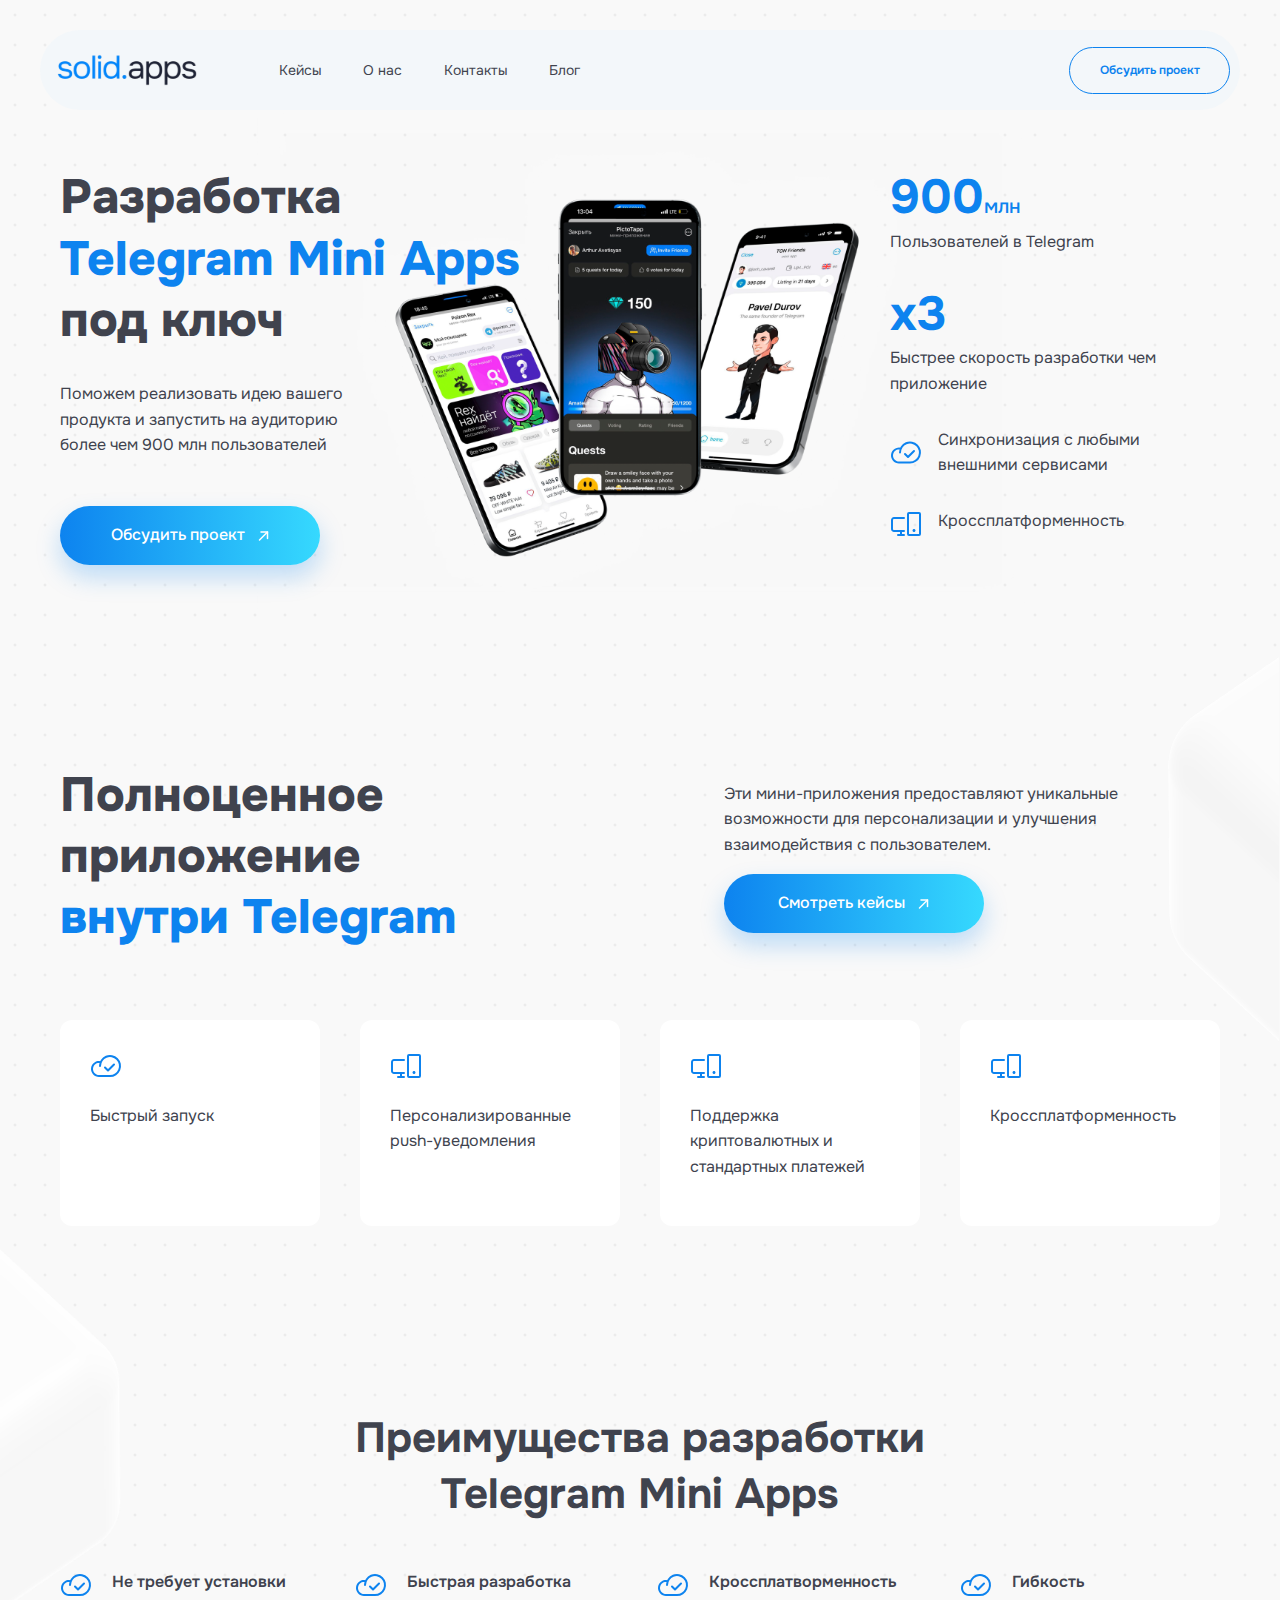
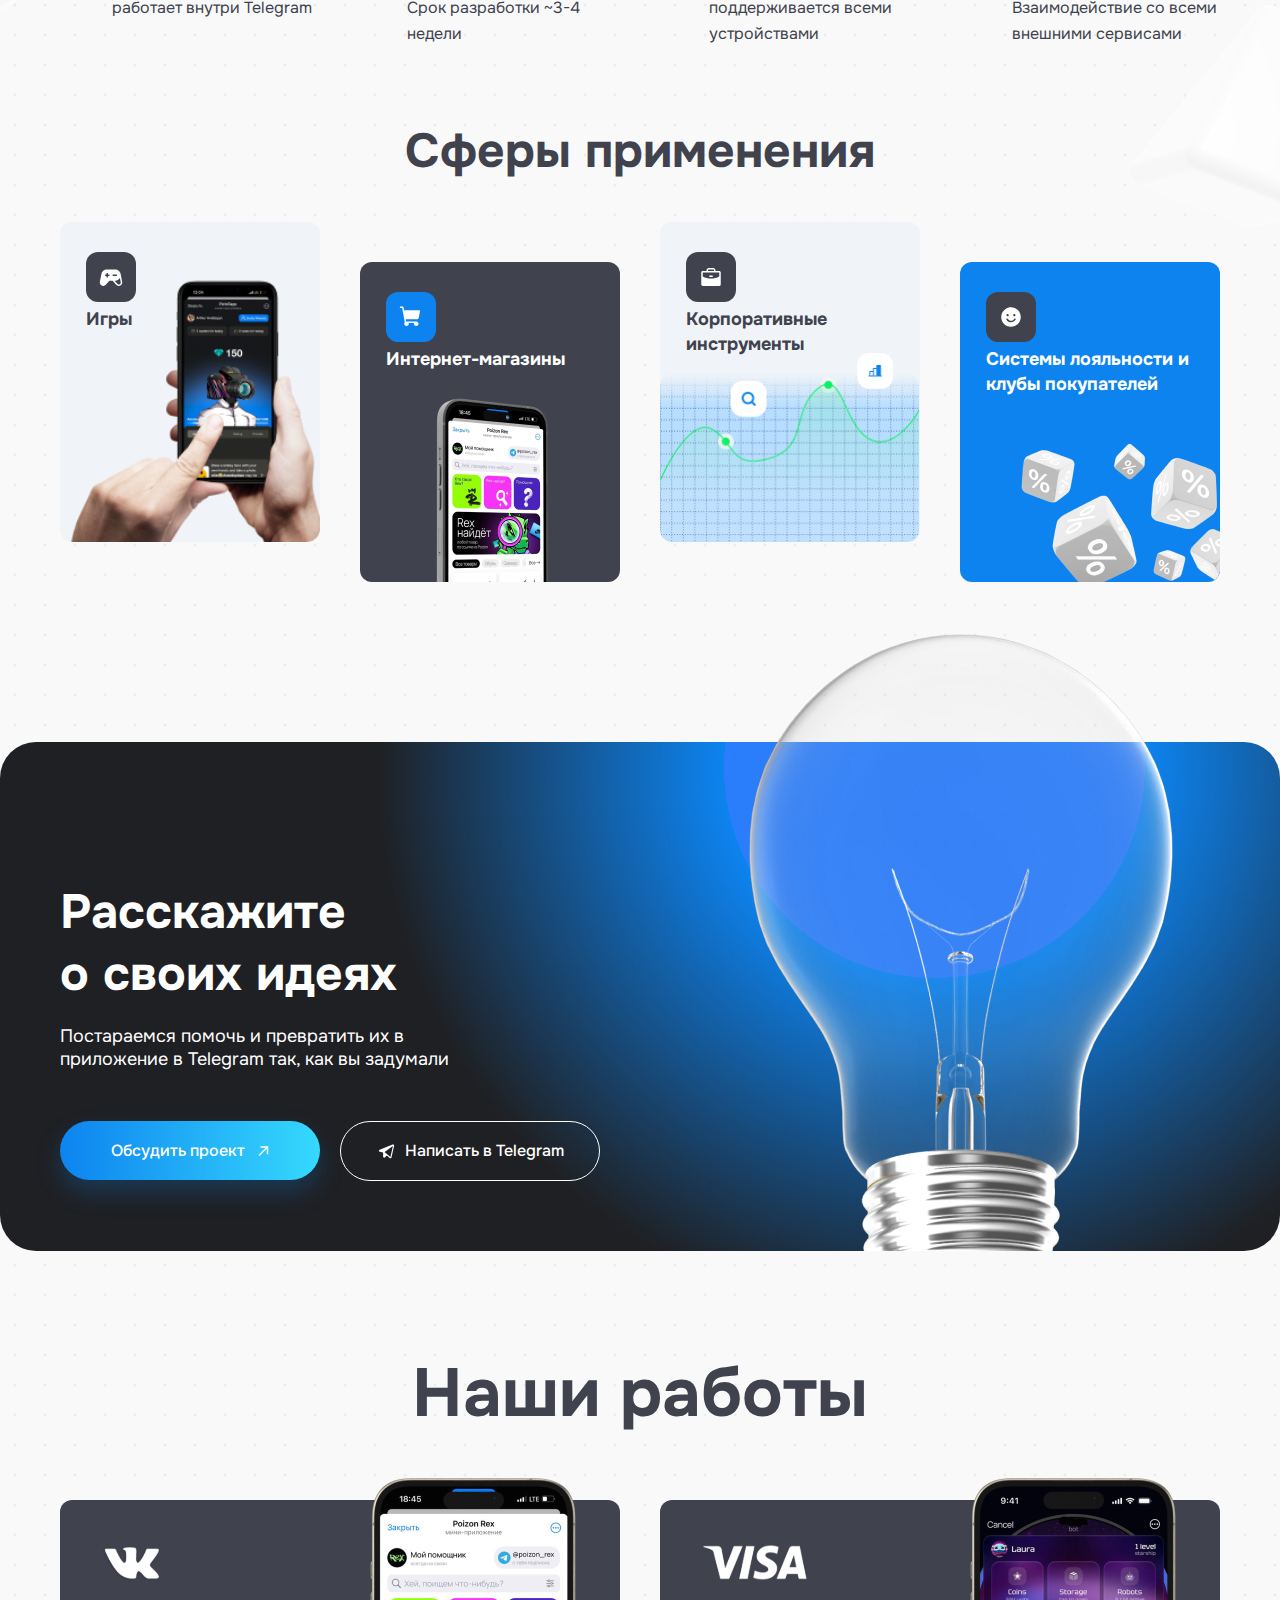
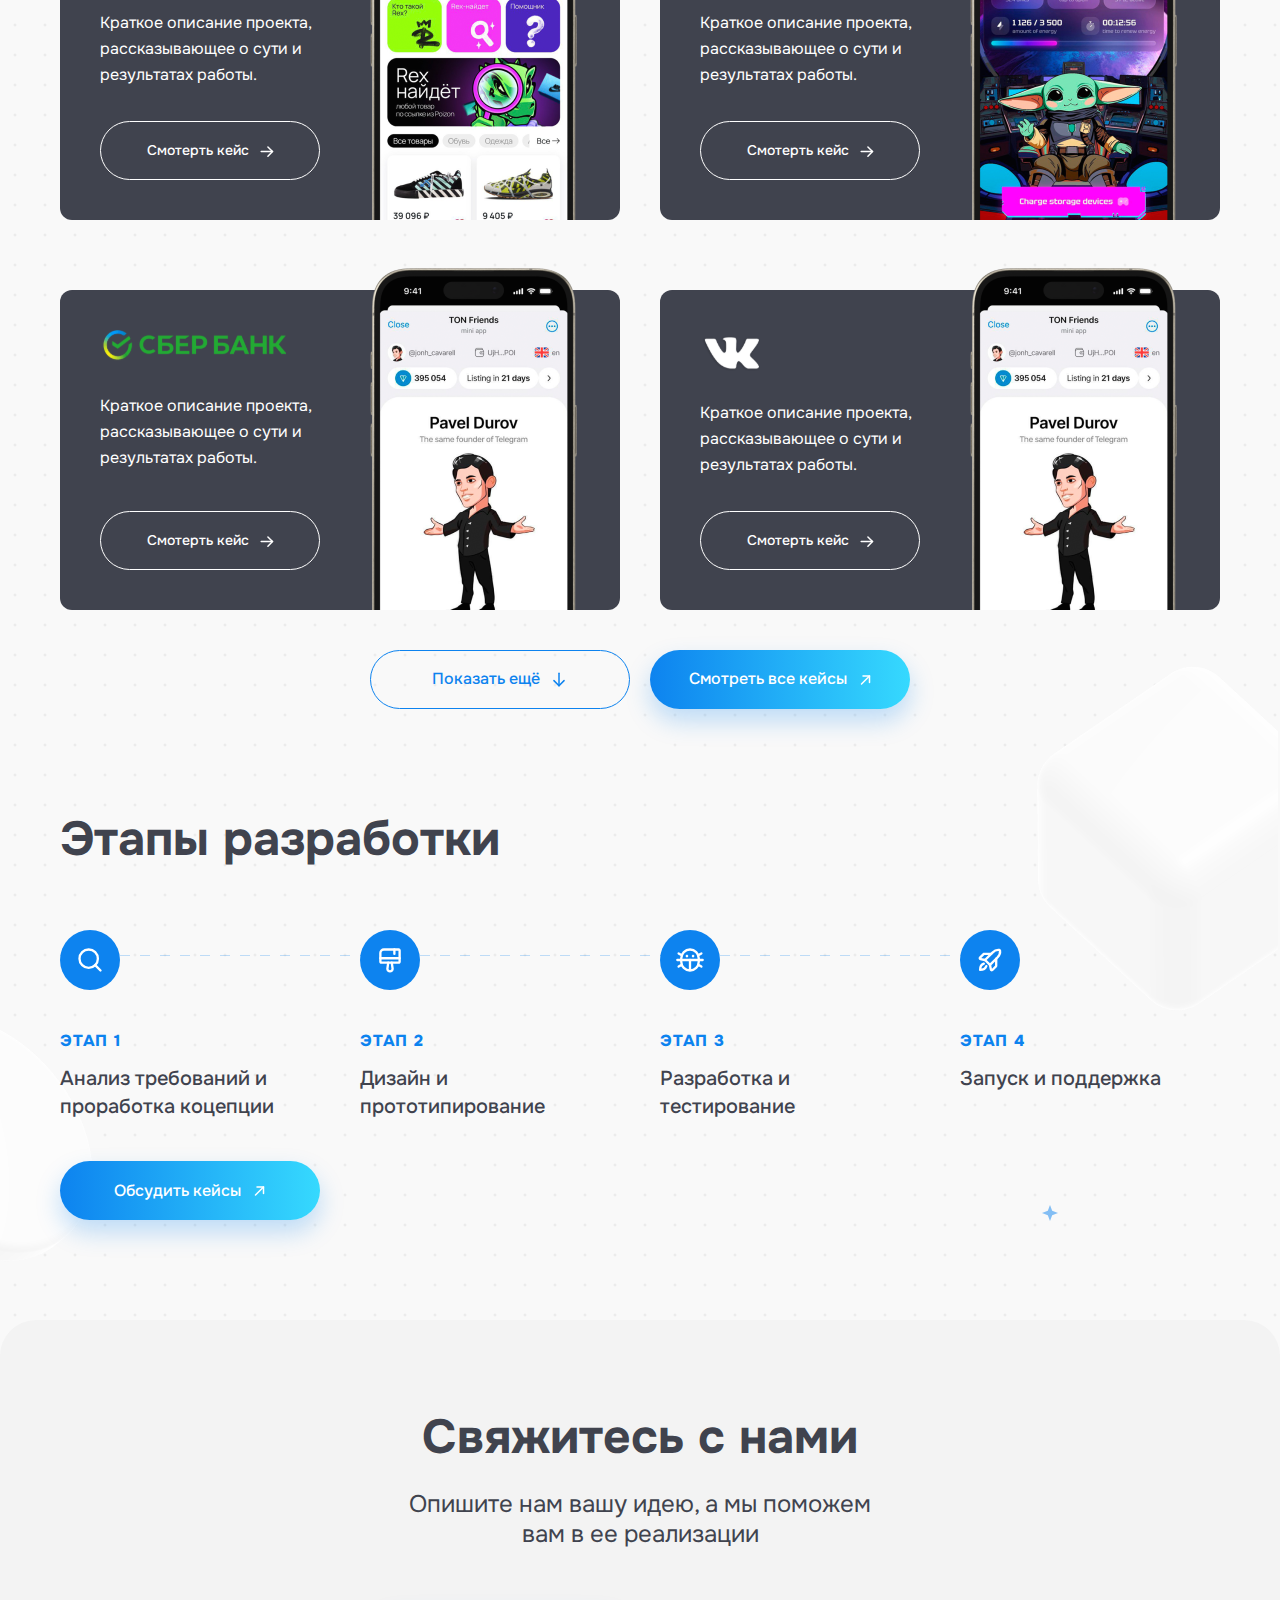
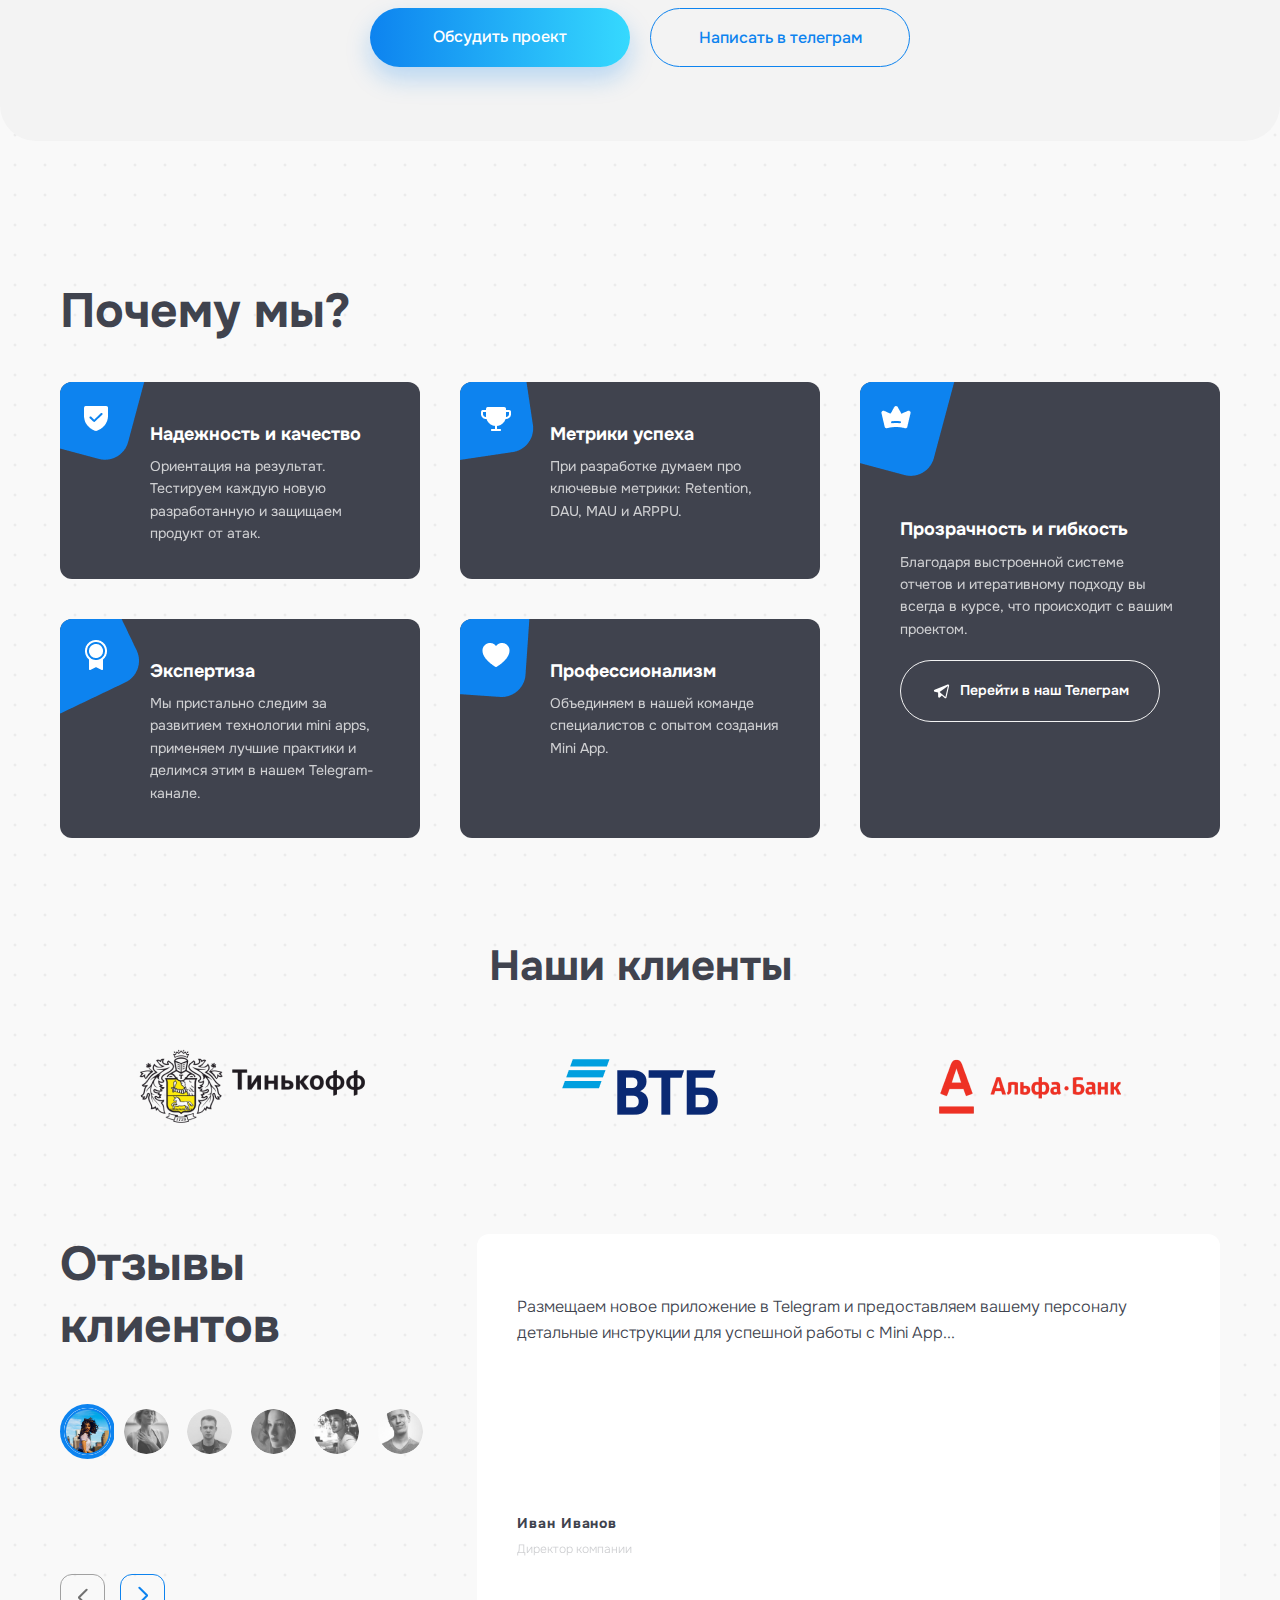
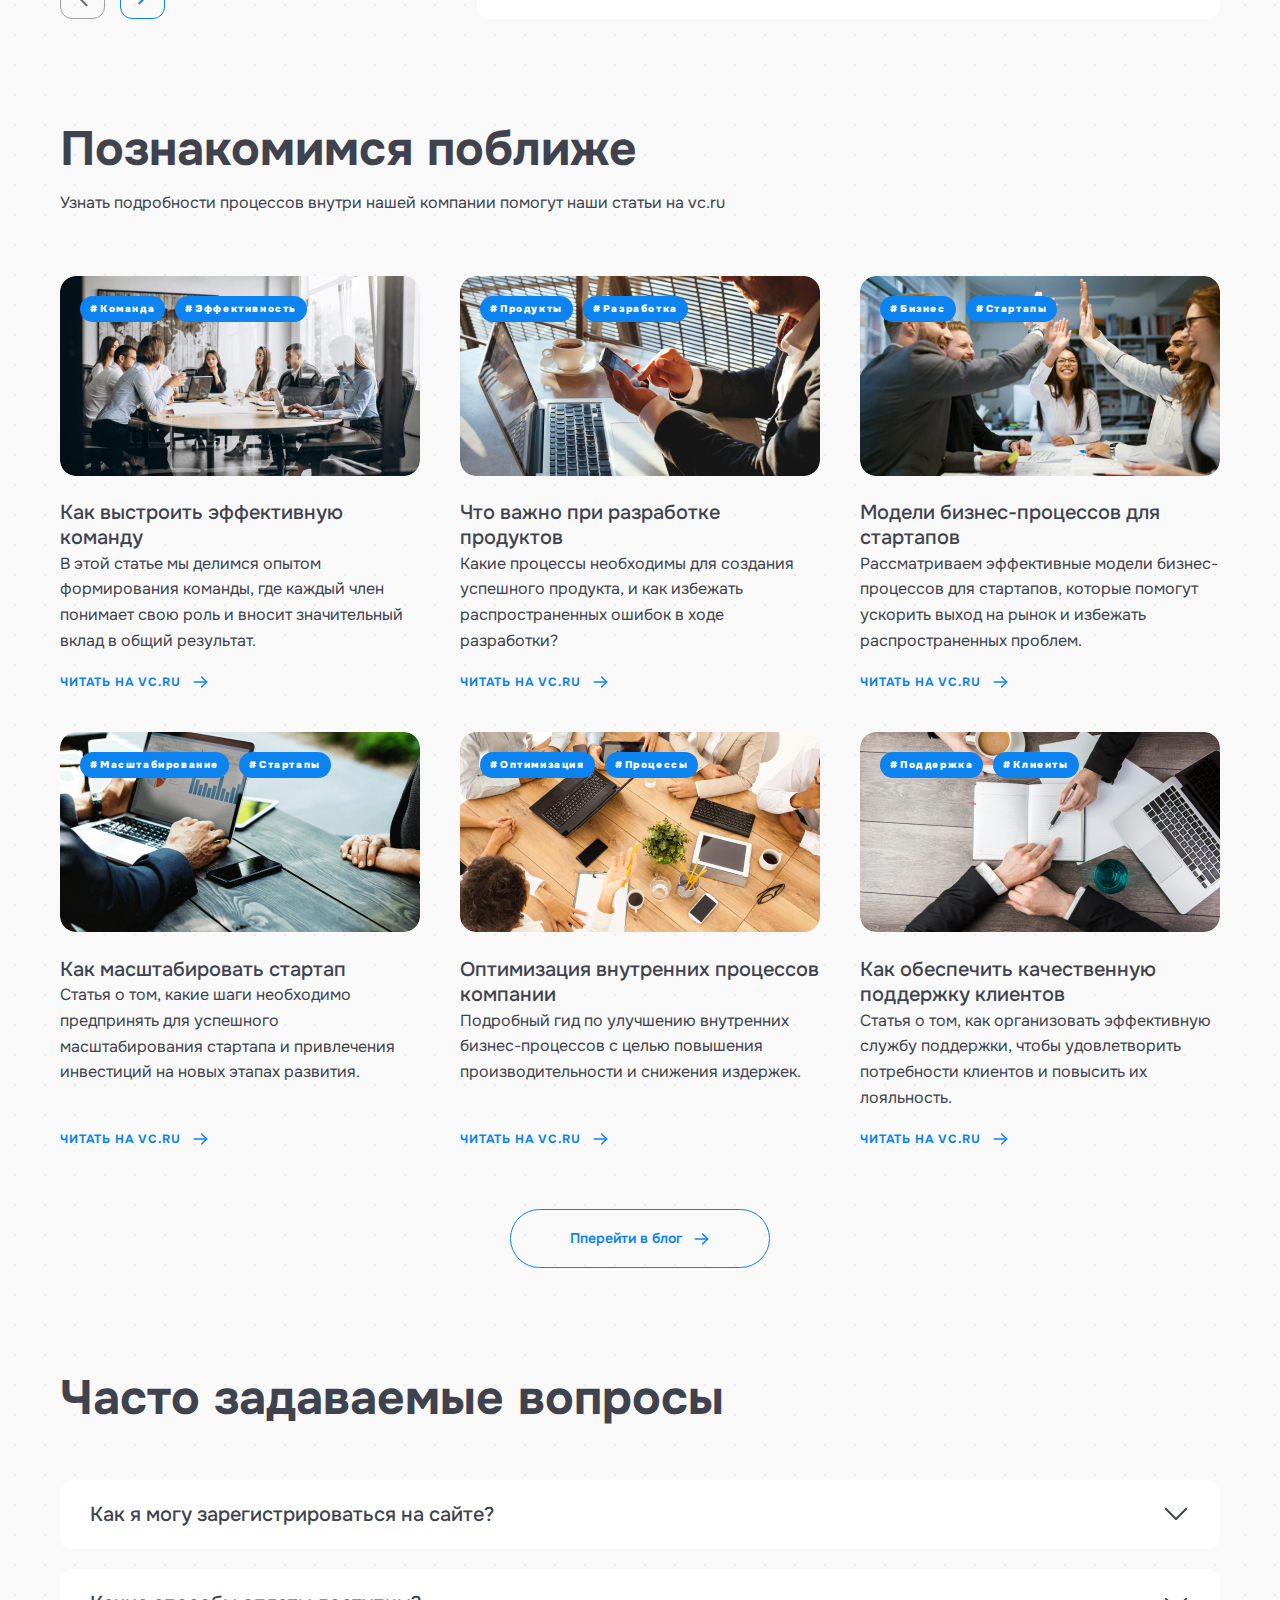
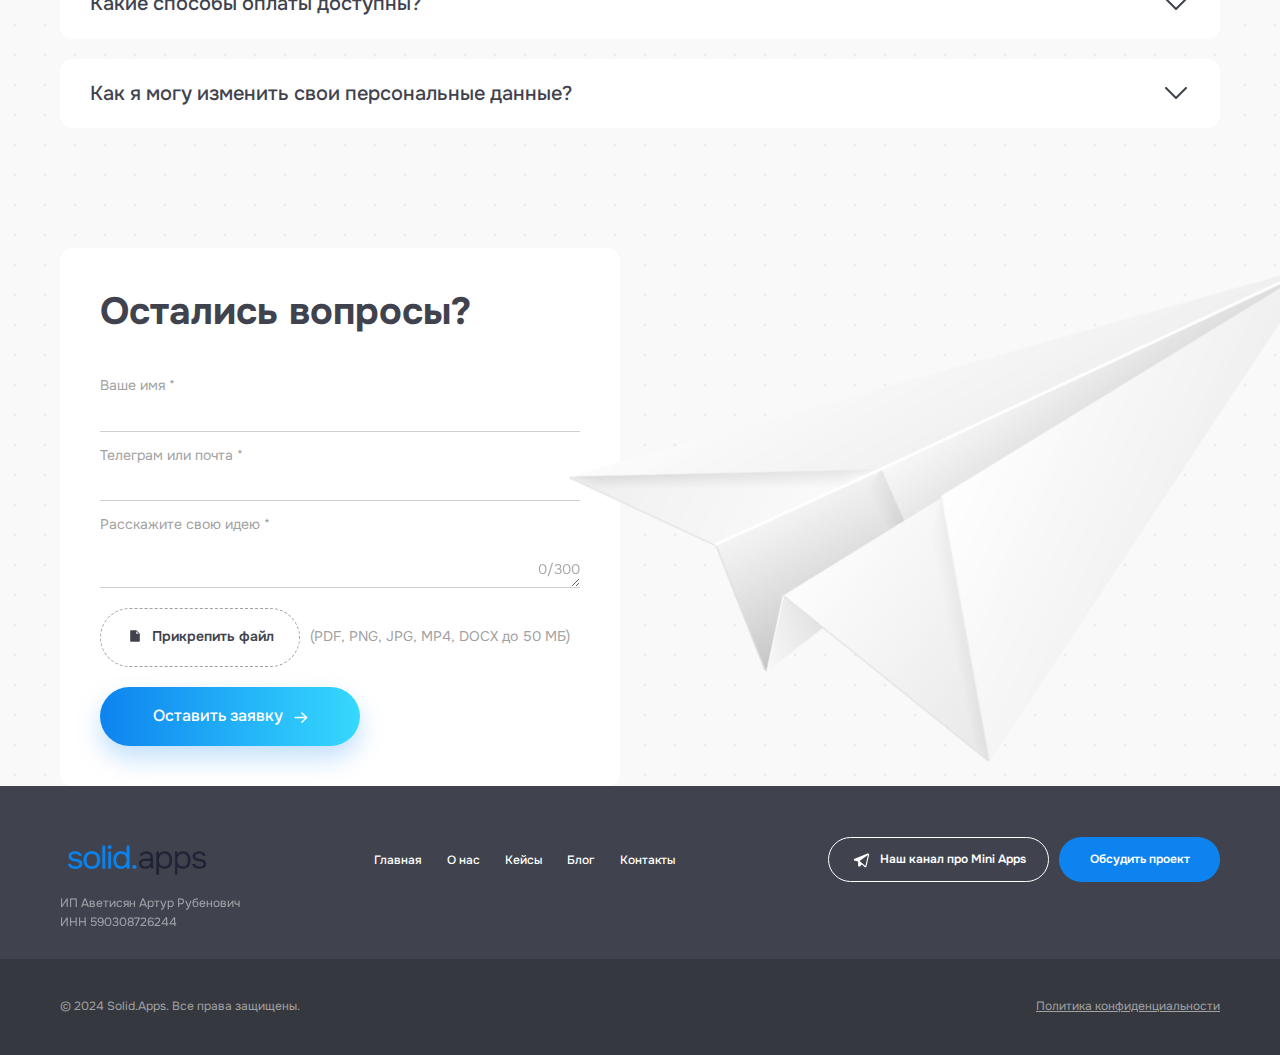
==== index.html @ 3af6c728 "Front page any only desktop" ====
<!DOCTYPE html>
<html lang="en">

<head>
    <meta charset="UTF-8">
    <meta name="viewport" content="width=device-width, initial-scale=1.0">
    <link href="https://fonts.googleapis.com/css2?family=Onest:wght@400;500;700&display=swap" rel="stylesheet">
    <link rel="stylesheet" href="./assets/css/style.css">
    <link rel="stylesheet" href="./assets/css/normalize.css">
    <script src="./assets/js/main.js"></script>
    <link rel="stylesheet" href="https://unpkg.com/swiper/swiper-bundle.min.css" />
    <script src="https://unpkg.com/swiper/swiper-bundle.min.js"></script>
    <title>Solid.Apps</title>
</head>

<body>
    <header class="header">
        <div class="header__container">
            <div class="header__row">
                <div class="header__wrapper">
                    <a class="header__logo" href="#">
                        <img class="header__logo-image" src="./assets/img/logo.svg" alt="logo">
                    </a>
                    <nav class="header__nav">
                        <ul class="header__menu">
                            <li class="header__menu-item"><a href="#" class="header__link">Кейсы</a></li>
                            <li class="header__menu-item"><a href="#" class="header__link">О нас</a></li>
                            <li class="header__menu-item"><a href="#" class="header__link">Контакты</a></li>
                            <li class="header__menu-item"><a href="#" class="header__link">Блог</a></li>
                        </ul>
                    </nav>
                </div>
                <div class="header__actions">
                    <div class="header__social">

                    </div>
                    <button class="header__button">Обсудить проект</button>
                </div>
                <div class="header__burger">
                    <span class="header__burger-line header__burger-line--top"></span>
                    <span class="header__burger-line header__burger-line--middle"></span>
                    <span class="header__burger-line header__burger-line--bottom"></span>
                </div>
            </div>
        </div>

    </header>
    <main class="main">

        <section class="hero">
            <div class="container">
                <div class="hero__row">
                    <div class="hero__column">
                        <h1 class="hero__title">Разработка <span>Telegram Mini Apps</span> под ключ</h1>
                        <p class="hero__subtitle">Поможем реализовать идею вашего продукта и запустить на аудиторию
                            более чем 900 млн пользователей</p>
                        <button class="btn hero__btn">Обсудить проект</button>
                    </div>
                    <div class="hero__column">
                        <div class="hero__stats">
                            <p class="hero__stats-item">900<span>млн</span> </p>
                            <p class="hero__stats-desc">Пользователей в Telegram</p>
                        </div>
                        <div class="hero__stats">
                            <p class="hero__stats-item">x3</p>
                            <p class="hero__stats-desc">Быстрее скорость разработки чем приложение</p>
                        </div>
                        <div class="hero__advantages">
                            <div class="hero__advantages-desc">
                                <img class="hero__advantages-desc-icon" src="./assets/img/CloudCheck.svg" alt="">
                                <p class="hero__advantages-desc-text">Синхронизация с любыми внешними сервисами</p>
                            </div>
                            <div class="hero__advantages-desc">
                                <img class="hero__advantages-desc-icon" src="./assets/img/DesktopTower.svg" alt="">
                                <p class="hero__advantages-desc-text">Кроссплатформенность</p>
                            </div>
                        </div>
                    </div>
                    <!-- Картинка фоном между колонками -->
                    <img class="hero__background-image" src="./assets/img/iPhone Mockup.png" alt="Background Image">
                </div>
            </div>
        </section>

        <section class="telegram-app">
            <div class="container">
                <div class="telegram-app__row">
                    <div class="telegram-app__column">
                        <h2 class="telegram-app__title">Полноценное <br>приложение<br> <span>внутри Telegram</span></h2>
                    </div>
                    <div class="telegram-app__column">
                        <p class="telegram-app__subtitle">Эти мини-приложения предоставляют уникальные возможности для
                            персонализации и улучшения взаимодействия с пользователем.</p>
                        <button class="btn telegram-app__btn">Смотреть кейсы</button>
                    </div>
                </div>
                <div class="telegram-app__advantage-list">

                    <div class="telegram-app__advantages-item">
                        <img class="telegram-app__advantages-item-icon" src="./assets/img/CloudCheck.svg" alt="">
                        <p class="telegram-app__advantages-item-text">Быстрый запуск</p>
                    </div>
                    <div class="telegram-app__advantages-item">
                        <img class="telegram-app__advantages-item-icon" src="./assets/img/DesktopTower.svg" alt="">
                        <p class="telegram-app__advantages-item-text">Персонализированные push-уведомления</p>
                    </div>
                    <div class="telegram-app__advantages-item">
                        <img class="telegram-app__advantages-item-icon" src="./assets/img/DesktopTower.svg" alt="">
                        <p class="telegram-app__advantages-item-text">Поддержка криптовалютных
                            и стандартных платежей</p>
                    </div>
                    <div class="telegram-app__advantages-item">
                        <img class="telegram-app__advantages-item-icon" src="./assets/img/DesktopTower.svg" alt="">
                        <p class="telegram-app__advantages-item-text">Кроссплатформенность</p>
                    </div>
                </div>
            </div>

            </div>
        </section>
        <section class="advantages">
            <div class="container">
                <h2 class="advantages__title">Преимущества разработки <br> <span>Telegram Mini Apps</span></h2>



                <div class="advantages__list">
                    <div class="advantages__item">
                        <img class="advantages__item-icon" src="./assets/img/CloudCheck.svg" alt="">
                        <div class="advanteges__item-box">
                            <h4 class="advantages__item-title">Не требует установки</h4>
                            <p class="advantages__item-desc">работает внутри Telegram</p>
                        </div>

                    </div>
                    <div class="advantages__item">
                        <img class="advantages__item-icon" src="./assets/img/CloudCheck.svg" alt="">
                        <div class="advanteges__item-box">
                            <h4 class="advantages__item-title">Быстрая разработка</h4>
                            <p class="advantages__item-desc">Срок разработки ~3-4 недели</p>
                        </div>
                    </div>
                    <div class="advantages__item">
                        <img class="advantages__item-icon" src="./assets/img/CloudCheck.svg" alt="">
                        <div class="advanteges__item-box">
                            <h4 class="advantages__item-title">Кроссплатворменность</h4>
                            <p class="advantages__item-desc">поддерживается всеми устройствами</p>
                        </div>
                    </div>
                    <div class="advantages__item">
                        <img class="advantages__item-icon" src="./assets/img/CloudCheck.svg" alt="">
                        <div class="advanteges__item-box">
                            <h4 class="advantages__item-title">Гибкость</h4>
                            <p class="advantages__item-desc">Взаимодействие
                                со всеми внешними сервисами</p>
                        </div>
                    </div>
                </div>
            </div>
        </section>
        <section class="applications">
            <div class="container">
                <h2 class="applications__title">Сферы применения</h2>
                <div class="applications__list">
                    <div class="applications__item" style="background-color: #F0F4F8;">
                        <img class="applications__item-icon" style="background-color: #40434E;"
                            src="./assets/img/GameController.svg" alt="Иконка 1">
                        <h3 class="applications__item-title" style="color: #40434E;">Игры</h3>
                        <img class="applications__item-image" src="./assets/img/Rectangle37.png" alt="Изображение 1">
                    </div>
                    <div class="applications__item" style="background-color: #40434E;">
                        <img class="applications__item-icon" style="background-color: #0D83EF;"
                            src="./assets/img/ShoppingCart.svg" alt="Иконка 2">
                        <h3 class="applications__item-title" style="color: #FFFFFF;">Интернет-магазины</h3>
                        <img class="applications__item-image" src="./assets/img/3-removebg.png" alt="Изображение 2">
                    </div>
                    <div class="applications__item" style="background-color: #F0F4F8;">
                        <img class="applications__item-icon" style="background-color: #40434E;"
                            src="./assets/img/Briefcase.svg" alt="Иконка 3">
                        <h3 class="applications__item-title" style="color: #40434E;">Корпоративные инструменты</h3>
                        <img class="applications__item-image" src="./assets/img/graph.png" alt="Изображение 3">
                    </div>
                    <div class="applications__item" style="background-color: #0D83EF;">
                        <img class="applications__item-icon" style="background-color: #40434E;"
                            src="./assets/img/Smiley.svg" alt="Иконка 4">
                        <h3 class="applications__item-title" style="color: #FFFFFF;">Системы лояльности и клубы
                            покупателей</h3>
                        <img class="applications__item-image" src="./assets/img/gamepad-3d-illustration.png"
                            alt="Изображение 4">
                    </div>
                </div>
            </div>
        </section>
        <section class="ideas">
            <div class="ideas__backgound">
                <div class="container">
                    <div class="ideas__wrap">
                        <div class="ideas__content">
                            <h2 class="ideas__title">Расскажите <br>о своих идеях</h2>
                            <p class="ideas__subtitle">Постараемся помочь и превратить их в<br> приложение в Telegram
                                так,
                                как
                                вы задумали</p>
                            <div class="ideas__actions">
                                <button class="btn ideas__btn">Обсудить проект</button>
                                <a class="btn ideas__link" href="https://t.me/ваш_телеграмм_аккаунт" target="_blank"
                                    class="ideas__telegram-link">Написать в Telegram</a>
                            </div>
                        </div>
                        <img class="ideas__img" src="./assets/img/Light Bulb.K01.2k 1.png" alt="">
                    </div>

                </div>

            </div>
            </div>
        </section>
        <section class="works">
            <div class="container">
                <h2 class="works__title">Наши работы</h2>
                <div class="works__list">
                    <div class="works__item" style="background-color: #40434E;">
                        <div class="works__item-content">
                            <img class="works__icon" src="./assets/img/sver_6 3.svg" alt="Иконка">
                            <p class="works__description">Краткое описание проекта, рассказывающее о сути и результатах
                                работы.</p>
                            <a class="button works__btn" href="#">Смотерть кейс</a>
                        </div>


                        <img class="works__image" src="./assets/img/PSD_03-1 1.png" alt="Изображение проекта">
                    </div>

                    <div class="works__item" style="background-color: #40434E;">
                        <div class="works__item-content">
                            <img class="works__icon" src="./assets/img/sver_6 2.svg" alt="Иконка">
                            <p class="works__description">Краткое описание проекта, рассказывающее о сути и результатах
                                работы.</p>
                            <a class="button works__btn" href="#">Смотерть кейс</a>
                        </div>
                        <img class="works__image" src="./assets/img/PSD_03-1 2@2x.png" alt="Изображение проекта">
                    </div>
                    <div class="works__item" style="background-color: #40434E;">
                        <div class="works__item-content">
                            <img class="works__icon" src="./assets/img/sver_6 1.svg" alt="Иконка">
                            <p class="works__description">Краткое описание проекта, рассказывающее о сути и результатах
                                работы.</p>
                            <a class="button works__btn" href="#">Смотерть кейс</a>
                        </div>
                        <img class="works__image" src="./assets/img/PSD_03-1 3.png" alt="Изображение проекта">
                    </div>
                    <div class="works__item" style="background-color: #40434E;">
                        <div class="works__item-content">
                            <img class="works__icon" src="./assets/img/sver_6 3.svg" alt="Иконка">
                            <p class="works__description">Краткое описание проекта, рассказывающее о сути и результатах
                                работы.</p>
                            <a class="button works__btn" href="#">Смотерть кейс</a>
                        </div>
                        <img class="works__image" src="./assets/img/PSD_03-1 4.png" alt="Изображение проекта">
                    </div>
                </div>
                <div class="works__actions">
                    <button class="button works__actions-btn">Показать ещё</button>
                    <a href="" class="btn works__actions-link">Смотреть все кейсы</a>
                </div>
            </div>
        </section>
        <section class="stages">
            <div class="container">
                <h2 class="stages__title">Этапы разработки</h2>
                <div class="stages__list">
                    <div class="stages__item">
                        <div class="stages__icon">
                            <img src="./assets/img/MagnifyingGlass.svg" alt="Иконка этапа 1">
                        </div>
                        <h3 class="stages__step">Этап 1</h3>
                        <p class="stages__description">Анализ требований
                            и проработка коцепции</p>
                    </div>
                    <div class="stages__item">
                        <div class="stages__icon">
                            <img src="./assets/img/PaintBrushBroad.svg" alt="Иконка этапа 2">
                        </div>
                        <h3 class="stages__step">Этап 2</h3>
                        <p class="stages__description">Дизайн
                            и прототипирование</p>
                    </div>
                    <div class="stages__item">
                        <div class="stages__icon">
                            <img src="./assets/img/Bug.svg" alt="Иконка этапа 3">
                        </div>
                        <h3 class="stages__step">Этап 3</h3>
                        <p class="stages__description">Разработка
                            и тестирование</p>
                    </div>
                    <div class="stages__item">
                        <div class="stages__icon">
                            <img src="./assets/img/RocketLaunch.svg" alt="Иконка этапа 4">
                        </div>
                        <h3 class="stages__step">Этап 4</h3>
                        <p class="stages__description">Запуск и поддержка</p>
                    </div>
                </div>
                <button class="btn stages__btn">Обсудить кейсы</button>
            </div>
        </section>
        <section class="contact-us">
            <div class="contact-us__background">
                <div class="container">
                    <div class="contact-us__content">
                        <h2 class="contact-us__title">
                            Свяжитесь с нами
                        </h2>
                        <div class="contact-us__desc">
                            Опишите нам вашу идею, а мы поможем<br> вам в ее реализации
                        </div>
                        <div class="contact-us__actions">
                            <button class="btn contact-us__btn">Обсудить проект</button>
                            <a href="#" class="button contact-us__link">Написать в телеграм</a>
                        </div>
                    </div>

                </div>
            </div>
        </section>
        <section class="why-us">
            <div class="container">
                <h2 class="why-us__title">Почему мы?</h2>
                <div class="why-us__list">
                    <div class="why-us__item">
                        <div class="why-us__icon"><img src="./assets/img/why-us-1.png" alt="Надежность и качество">
                        </div>
                        <div class="why-us__item-content">
                            <h3 class="why-us__subtitle">Надежность и качество</h3>
                            <p class="why-us__description">Ориентация на результат. Тестируем каждую новую разработанную
                                и защищаем продукт от атак.</p>
                        </div>
                    </div>
                    <div class="why-us__item">
                        <div class="why-us__icon"><img src="./assets/img/why-us-2.png" alt="Метрики успеха"></div>
                        <div class="why-us__item-content">
                            <h3 class="why-us__subtitle">Метрики успеха</h3>
                            <p class="why-us__description">При разработке думаем про ключевые метрики: Retention, DAU,
                                MAU и ARPPU.</p>
                        </div>
                    </div>
                    <div class="why-us__item">

                        <div class="why-us__icon"><img src="./assets/img/why-us-3.png" alt="Экспертиза"></div>
                        <div class="why-us__item-content">
                            <h3 class="why-us__subtitle">Экспертиза</h3>
                            <p class="why-us__description">Мы пристально следим за развитием технологии mini apps,
                                применяем лучшие практики и делимся этим в нашем Telegram-канале.</p>
                        </div>
                    </div>
                    <div class="why-us__item">

                        <div class="why-us__icon"><img src="./assets/img/why-us-4.png" alt="Профессионализм"></div>
                        <div class="why-us__item-content">
                            <h3 class="why-us__subtitle">Профессионализм</h3>
                            <p class="why-us__description">Объединяем в нашей команде специалистов с опытом создания
                                Mini App.</p>
                        </div>

                    </div>
                    <div class="why-us__item why-us__item--large">
                        <div class="why-us__icon"><img src="./assets/img/why-us-5.png" alt="Прозрачность и гибкость">
                        </div>
                        <div class="why-us__item-content">
                            <h3 class="why-us__subtitle">Прозрачность и гибкость</h3>
                            <p class="why-us__description">Благодаря выстроенной системе отчетов и итеративному подходу
                                вы всегда в курсе, что происходит с вашим проектом.</p>
                            <a href="https://t.me/your_telegram_channel" class="button why-us__link"
                                target="_blank">Перейти в
                                наш Телеграм</a>
                        </div>
                    </div>
                </div>
            </div>
        </section>
        <section class="clients">
            <div class="container">
                <h2 class="clients__title">Наши клиенты</h2>
                <div class="swiper-container clients__slider">
                    <div class="swiper-wrapper">
                        <div class="swiper-slide clients__slide"><img src="./assets/img/sber.png" alt="Клиент 1"></div>
                        <div class="swiper-slide clients__slide"><img src="./assets/img/tinkoff.png" alt="Клиент 2">
                        </div>
                        <div class="swiper-slide clients__slide"><img src="./assets/img/vtb.png" alt="Клиент 3"></div>
                        <div class="swiper-slide clients__slide"><img src="./assets/img/alfabank.png" alt="Клиент 4">
                        </div>
                        <div class="swiper-slide clients__slide"><img src="./assets/img/sber.png" alt="Клиент 1"></div>
                        <div class="swiper-slide clients__slide"><img src="./assets/img/tinkoff.png" alt="Клиент 2">
                        </div>
                        <div class="swiper-slide clients__slide"><img src="./assets/img/vtb.png" alt="Клиент 3"></div>
                        <div class="swiper-slide clients__slide"><img src="./assets/img/alfabank.png" alt="Клиент 4">
                        </div>
                        <!-- Добавьте остальные логотипы -->
                    </div>
                </div>
            </div>
        </section>
        <section class="testimonials">
            <div class="container">
                <div class="testimonials__row">
                    <div class="testimonials__action">
                        <h2 class="testimonials__title">Отзывы клиентов</h2>

                        <div class="testimonials__slider">
                            <div class="testimonials__avatars">
                                <div class="testimonials__avatar active" data-review="1"><img
                                        src="./assets/img/Ellipse 5-2.jpg" alt="Client 1">
                                </div>
                                <div class="testimonials__avatar" data-review="2"><img
                                        src="./assets/img/Ellipse 5-1.jpg" alt="Client 2">
                                </div>
                                <div class="testimonials__avatar" data-review="3"><img
                                        src="./assets/img/Ellipse 5-3.jpg" alt="Client 3">
                                </div>
                                <div class="testimonials__avatar" data-review="4"><img
                                        src="./assets/img/Ellipse 5-4.jpg" alt="Client 4">
                                </div>
                                <div class="testimonials__avatar" data-review="5"><img
                                        src="./assets/img/Ellipse 5-5.jpg" alt="Client 5">

                                </div>
                                <div class="testimonials__avatar" data-review="6"><img src="./assets/img/Ellipse 5.jpg"
                                        alt="Client 6">

                                </div>



                            </div>
                            <div class="testimonials__slider-actions">
                                <button class="testimonials__arrow testimonials__arrow--left"></button>
                                <button class="testimonials__arrow testimonials__arrow--right"></button>
                            </div>
                        </div>
                    </div>
                    <div class="testimonials__content">
                        <!-- Отзыв 1 -->
                        <div class="testimonials__review active" data-review="1">
                            <p class="testimonials__review-text">
                                Размещаем новое приложение в Telegram и предоставляем вашему персоналу детальные
                                инструкции для успешной работы с Mini App...
                            </p>
                            <div class="testimonials__author">
                                <p class="testimonials__author-name">Иван Иванов</p>
                                <p class="testimonials__author-role">Директор компании</p>
                            </div>
                        </div>

                        <!-- Отзыв 2 -->
                        <div class="testimonials__review" data-review="2">
                            <p class="testimonials__review-text">
                                «Мы доверяем этому разработчику за его профессионализм и внимание к деталям. Все этапы
                                проекта были четко согласованы, а результаты превзошли наши ожидания. Приложение
                                работает бесперебойно, а поддержка всегда на высоте.»
                            </p>
                            <div class="testimonials__author">
                                <p class="testimonials__author-name">Мария Петрова</p>
                                <p class="testimonials__author-role">Менеджер проектов</p>
                            </div>
                        </div>

                        <!-- Отзыв 3 -->
                        <div class="testimonials__review" data-review="3">
                            <p class="testimonials__review-text">
                                «Работаем с передовыми технологиями, обеспечивая актуальность и эффективность на всех
                                стадиях разработки. Вся команда вовлечена в процесс, и каждый шаг разрабатывается с
                                учетом потребностей бизнеса. Результат — отличный продукт, готовый к масштабированию.»
                            </p>
                            <div class="testimonials__author">
                                <p class="testimonials__author-name">Алексей Сидоров</p>
                                <p class="testimonials__author-role">Разработчик</p>
                            </div>
                        </div>

                        <!-- Отзыв 4 -->
                        <div class="testimonials__review" data-review="4">
                            <p class="testimonials__review-text">
                                «Создаем интуитивно понятный интерфейс, который привлекает пользователей и делает работу
                                с приложением максимально комфортной. В нашей работе важен каждый элемент, и мы уделяем
                                внимание даже самым маленьким деталям для создания идеального дизайна.»
                            </p>
                            <div class="testimonials__author">
                                <p class="testimonials__author-name">Елена Васильева</p>
                                <p class="testimonials__author-role">Дизайнер</p>
                            </div>
                        </div>

                        <!-- Отзыв 5 -->
                        <div class="testimonials__review" data-review="5">
                            <p class="testimonials__review-text">
                                «Вы всегда в курсе процесса разработки вашего проекта благодаря детализированным
                                отчетам. Тестирование было проведено на всех этапах, и приложение прошло все проверки
                                без сбоев. Я уверена в его стабильности и безопасности.»
                            </p>
                            <div class="testimonials__author">
                                <p class="testimonials__author-name">Ольга Кузнецова</p>
                                <p class="testimonials__author-role">Тестировщик</p>
                            </div>
                        </div>

                        <!-- Отзыв 6 -->
                        <div class="testimonials__review" data-review="6">
                            <p class="testimonials__review-text">
                                «Разрабатываем прототипы, которые позволяют визуализировать будущее приложение и его
                                основные функции на ранних стадиях разработки. Это помогает не только ускорить процесс,
                                но и избежать ошибок, которые могут возникнуть позже. Отличная работа команды!»
                            </p>
                            <div class="testimonials__author">
                                <p class="testimonials__author-name">Ольга Кузнецова</p>
                                <p class="testimonials__author-role">Тестировщик</p>
                            </div>
                        </div>
                    </div>

                </div>
            </div>

        </section>

        <section class="company-processes">
            <div class="container">
                <h2 class="company-processes__title">Познакомимся поближе</h2>
                <p class="company-processes__description">Узнать подробности процессов внутри нашей компании помогут
                    наши статьи на vc.ru</p>

                <div class="company-processes__cards">
                    <!-- Карточка 1 -->
                    <div class="company-processes__card">
                        <div class="company-processes__card-image-wrapper">
                            <img src="./assets/img/Rectangle 26.jpg" alt="Как выстроить эффективную команду"
                                class="company-processes__card-image">
                            <div class="company-processes__card-tags">
                                <p class="hashtag">Команда</p>
                                <p class="hashtag">Эффективность</p>
                            </div>
                        </div>
                        <div class="company-processes__card-content">
                            <h3 class="company-processes__card-title">Как выстроить эффективную команду</h3>
                            <p class="company-processes__card-description">В этой статье мы делимся опытом формирования
                                команды, где каждый член понимает свою роль и вносит значительный вклад в общий
                                результат.</p>
                        </div>
                        <a href="https://vc.ru" class="company-processes__card-link">Читать на vc.ru</a>
                    </div>

                    <!-- Карточка 2 -->
                    <div class="company-processes__card">
                        <div class="company-processes__card-image-wrapper">
                            <img src="./assets/img/Rectangle 27.jpg" alt="Что важно при разработке продуктов"
                                class="company-processes__card-image">
                            <div class="company-processes__card-tags">
                                <p class="hashtag">Продукты</p>
                                <p class="hashtag">Разработка</p>
                            </div>
                        </div>
                        <div class="company-processes__card-content">
                            <h3 class="company-processes__card-title">Что важно при разработке продуктов</h3>
                            <p class="company-processes__card-description">Какие процессы необходимы для создания
                                успешного продукта, и как избежать распространенных ошибок в ходе разработки?</p>
                        </div>
                        <a href="https://vc.ru" class="company-processes__card-link">Читать на vc.ru</a>
                    </div>

                    <!-- Карточка 3 -->
                    <div class="company-processes__card">
                        <div class="company-processes__card-image-wrapper">
                            <img src="./assets/img/Rectangle 28.jpg" alt="Модели бизнес-процессов для стартапов"
                                class="company-processes__card-image">
                            <div class="company-processes__card-tags">
                                <p class="hashtag">Бизнес</p>
                                <p class="hashtag">Стартапы</p>
                            </div>
                        </div>
                        <div class="company-processes__card-content">
                            <h3 class="company-processes__card-title">Модели бизнес-процессов для стартапов</h3>
                            <p class="company-processes__card-description">Рассматриваем эффективные модели
                                бизнес-процессов для стартапов, которые помогут ускорить выход на рынок и избежать
                                распространенных проблем.</p>
                        </div>
                        <a href="https://vc.ru" class="company-processes__card-link">Читать на vc.ru</a>
                    </div>

                    <!-- Карточка 4 -->
                    <div class="company-processes__card">
                        <div class="company-processes__card-image-wrapper">
                            <img src="./assets/img/Rectangle 29.jpg" alt="Как масштабировать стартап"
                                class="company-processes__card-image">
                            <div class="company-processes__card-tags">
                                <p class="hashtag">Масштабирование</p>
                                <p class="hashtag">Стартапы</p>
                            </div>
                        </div>
                        <div class="company-processes__card-content">
                            <h3 class="company-processes__card-title">Как масштабировать стартап</h3>
                            <p class="company-processes__card-description">Статья о том, какие шаги необходимо
                                предпринять для успешного масштабирования стартапа и привлечения инвестиций на новых
                                этапах развития.</p>
                        </div>
                        <a href="https://vc.ru" class="company-processes__card-link">Читать на vc.ru</a>
                    </div>

                    <!-- Карточка 5 -->
                    <div class="company-processes__card">
                        <div class="company-processes__card-image-wrapper">
                            <img src="./assets/img/Rectangle 30.jpg" alt="Оптимизация внутренних процессов компании"
                                class="company-processes__card-image">
                            <div class="company-processes__card-tags">
                                <p class="hashtag">Оптимизация</p>
                                <p class="hashtag">Процессы</p>
                            </div>
                        </div>
                        <div class="company-processes__card-content">
                            <h3 class="company-processes__card-title">Оптимизация внутренних процессов компании</h3>
                            <p class="company-processes__card-description">Подробный гид по улучшению внутренних
                                бизнес-процессов с целью повышения производительности и снижения издержек.</p>
                        </div>
                        <a href="https://vc.ru" class="company-processes__card-link">Читать на vc.ru</a>
                    </div>

                    <!-- Карточка 6 -->
                    <div class="company-processes__card">
                        <div class="company-processes__card-image-wrapper">
                            <img src="./assets/img/Rectangle 31.jpg"
                                alt="Как обеспечить качественную поддержку клиентов"
                                class="company-processes__card-image">
                            <div class="company-processes__card-tags">
                                <p class="hashtag">Поддержка</p>
                                <p class="hashtag">Клиенты</p>
                            </div>
                        </div>
                        <div class="company-processes__card-content">
                            <h3 class="company-processes__card-title">Как обеспечить качественную поддержку клиентов
                            </h3>
                            <p class="company-processes__card-description">Статья о том, как организовать эффективную
                                службу поддержки, чтобы удовлетворить потребности клиентов и повысить их лояльность.</p>
                        </div>
                        <a href="https://vc.ru" class="company-processes__card-link">Читать на vc.ru</a>
                    </div>
                </div>



                <div class="company-processes__button-container">
                    <a href="https://vc.ru" class="button company-processes__button">Пперейти в блог</a>
                </div>
            </div>
        </section>

        <section class="faq">
            <div class="container">
                <h2 class="faq__title">Часто задаваемые вопросы</h2>

                <div class="faq__item">
                    <div class="faq__question">
                        <h3 class="faq__question-title">Как я могу зарегистрироваться на сайте?</h3>
                    </div>
                    <div class="faq__answer">
                        <p>Для регистрации на сайте перейдите в раздел "Регистрация", заполните необходимые поля и
                            подтвердите регистрацию.</p>
                    </div>
                </div>

                <div class="faq__item">
                    <div class="faq__question">
                        <h3 class="faq__question-title">Какие способы оплаты доступны?</h3>
                    </div>
                    <div class="faq__answer">
                        <p>Мы поддерживаем оплату банковскими картами, электронными кошельками и банковским переводом.
                        </p>
                    </div>
                </div>

                <div class="faq__item">
                    <div class="faq__question">
                        <h3 class="faq__question-title">Как я могу изменить свои персональные данные?</h3>
                    </div>
                    <div class="faq__answer">
                        <p>Вы можете изменить свои данные в разделе "Профиль" после авторизации на сайте.</p>
                    </div>
                </div>
            </div>
        </section>
        <section class="contact-form">
            <div class="container">
                <div class="contact-form__flex">
                    <div class="contact-form-wrap">
                        <h2 class="contact-form__title">Остались вопросы?</h2>

                        <form class="contact-form__form" id="feedbackForm">
                            <div class="contact-form__field">
                                <label for="name">Ваше имя *</label>
                                <input type="text" id="name" name="name" required>
                            </div>
                            <div class="contact-form__field">
                                <label for="contact">Телеграм или почта *</label>
                                <input type="text" id="contact" name="contact" required>
                            </div>
                            <div class="contact-form__field">
                                <label for="idea">Расскажите свою идею *</label>
                                <div class="contact-form__char-counter">
                                    <span id="charCount">0</span>/300
                                </div>
                                <textarea id="idea" name="idea" maxlength="300" required></textarea>

                            </div>
                            <div class="contact-form__field contact-form__field--action">

                                <input type="file" id="file" name="file" accept=".pdf, .png, .jpg, .jpeg, .mp4, .docx"
                                    class="contact-form__input-file">
                                <button type="button" class="contact-form__file-button"
                                    onclick="document.getElementById('file').click()">Прикрепить файл</button>
                                <label for="file" class="contact-form__label">(PDF, PNG, JPG, MP4, DOCX до 50
                                    МБ)</label>
                                <div id="fileError" class="contact-form__file-error"></div>
                            </div>
                            <button type="submit" class="contact-form__submit btn">Оставить заявку</button>
                        </form>


                    </div> <img class="contact-form__image"
                        src="./assets/img/9-99890_paper-plane-png-clip-art-imageu200b-gallery-yopriceville 1.svg"
                        alt="">
                </div>
            </div>
        </section>
    </main>
    <!-- Footer -->
    <footer class="footer">
        <div class="footer__container container">
            <div class="footer__top">
                <div class="footer__row">
  <a href="#">
                <img class="footer__logo" src="./assets/img/logo.svg" alt="Logo">
            </a>
                <nav class="footer__nav">
                    <ul class="footer__nav-list">
                        <li class="footer__nav-item">
                            <a href="#" class="footer__nav-link">Главная</a>
                        </li>
                        <li class="footer__nav-item">
                            <a href="#" class="footer__nav-link">О нас</a>
                        </li>
                        <li class="footer__nav-item">
                            <a href="#" class="footer__nav-link">Кейсы</a>
                        </li>
                        <li class="footer__nav-item">
                            <a href="#" class="footer__nav-link">Блог</a>
                        </li>
                        <li class="footer__nav-item">
                            <a href="#" class="footer__nav-link">Контакты</a>
                        </li>
                    </ul>
                </nav>
                <div class="footer__actions">
                    <a href="#" class="button footer__actions-link">Наш канал про Mini Apps</a>
                    <button class="btn footer__actions-btn">Обсудить проект</button>
                </div>
                </div>
              
                 <div class="footer__author-name">
                ИП Аветисян Артур Рубенович <br>ИНН 590308726244
            </div>     
            </div>
                
        </div>
        <div class="footer__bottom">
            <div class="footer__container container">
                <div class="footer__info">
                    <p class="footer__text">&copy; 2024 Solid.Apps. Все права защищены.</p>
                    <a class="footer__link-page" href="#">Политика конфиденциальности</a>
                </div>
            </div>
        </div>
    </footer>
</body>

</html>
---- assets/css/style.css ----
* {
    box-sizing: border-box;
}

body {
    font-family: 'Onest', sans-serif;
    color: #40434E;
    margin: 0;
    padding: 0;
    height: 100vh;
    /* Занимает всю высоту вьюпорта */
    background-color: #f9f9f9;
    /* Цвет фона страницы */
    background-image: radial-gradient(circle, rgba(54, 54, 54, 0.096) 1%, transparent 9%);
    background-size: 30px 30px;
    user-select: none;
    outline: none;
    /* Увеличиваем размер области для кругов */
}

/* Шрифты для заголовков и параграфов */
h1,
h2,
h3,
h4,
h5,
h6,
p {
    font-family: 'Onest', sans-serif;

}

/* Заголовок h1 */
h1 {
    font-size: 52px;
    font-weight: 700;
    line-height: 66.3px;
}

/* Заголовок h2 */
h2 {
    font-size: 42px;
    /* Размер текста можно настроить, если будет текстовое содержимое */
    font-weight: 700;
    line-height: 56px;
}

/* Заголовок h3 */
h3 {
    font-size: 32px;
    font-weight: 700;
    line-height: 40.8px;
}

/* Заголовок h4 */
h4 {
    font-size: 20px;
    font-weight: 500;
    line-height: 28px;
}

/* Заголовок h5 */
h5 {
    font-size: 18px;
    font-weight: 500;
    line-height: 25.2px;
}

/* Заголовок h6 */
h6 {
    font-size: 16px;
    font-weight: 500;
    line-height: 22.4px;
}

/* Параграф p */
p {
    font-size: 16px;
    font-weight: 400;
    line-height: 25.6px;
}

.container {
    max-width: 1220px;
    padding: 0px 30px;
    margin: 0 auto;
}

a {
    text-decoration: none;
}

/* Основная кнопка */
.btn {
    max-width: 260px;
    padding: 20px 35px;
    width: 100%;
    gap: 10px;
    border-radius: 100px;
    background: linear-gradient(90deg, #0D83EF 0%, #36D9FE 100%);
    box-shadow: 0px 12px 24px rgba(13, 131, 239, 0.25);
    border: none;
    color: #fff;
    font-size: 16px;
    font-weight: 500;
    cursor: pointer;
    opacity: 1;
    /* Сделаем видимой */
    text-align: center;
}

/* Вторая кнопка */
button,
.button {
    width: 260px;
    height: 59px;
    padding: 20px 35px;
    gap: 10px;
    border-radius: 100px;
    border: 1px solid #0D83EF;
    background-color: transparent;
    color: #0D83EF;
    font-size: 16px;
    font-weight: 500;
    cursor: pointer;
    opacity: 1;
    /* Сделаем видимой */
    text-align: center;
}

.header__container {
    max-width: 1200px;
    width: 100%;
    padding: 6px 10px;
    background-color: #F3F7FA;
    border-radius: 60px;
    margin: 30px auto;
}

/* Контейнер для бургер-меню */
.header__burger {
    width: 32px;
    height: 32px;
    display: flex;
    flex-direction: column;
    justify-content: center;
    align-items: flex-start;
    position: relative;
    cursor: pointer;
    display: none;
}

/* Общий стиль для линий бургера */
.header__burger-line {
    position: absolute;
    height: 0;
    left: 5px;
    border-top: 2px solid #000;
    /* цвет полосок */
    opacity: 1;
}

/* Верхняя полоска */
.header__burger-line--top {
    width: 22px;
    top: 8px;
}

/* Средняя полоска */
.header__burger-line--middle {
    width: 22px;
    top: 16px;
}

/* Нижняя полоска */
.header__burger-line--bottom {
    width: 13px;
    top: 24px;
}

.header__row {
    display: flex;
    flex-direction: row;
    justify-content: space-between;
    align-items: center;
}

.header__wrapper {
    display: flex;
    max-width: 530px;
    width: 100%;
    justify-content: space-between;
    align-items: center;
}

.header__link {
    font-size: 14px;
    font-weight: 400;
    line-height: 22.4px;
    color: #40434E;
    text-decoration: none;
}

.header__logo {
    max-width: 160px;
    width: 100%;
}

.header__menu,
.header__nav {
    display: flex;
    justify-content: space-between;
    list-style: none;
    padding: 0;
    margin: 0;
    max-width: 301px;
    width: 100%;

}

.header__button {
    width: 161px;
    padding: 15px 28px;
    height: auto;
    font-size: 12px;
    font-weight: 600;
    line-height: 15.3px;
}

.hero__row {
    display: flex;
    justify-content: space-between;
    width: 100%;
}



.hero__stats-item {
    font-size: 48px;
    font-weight: 700;
    line-height: 61.2px;
    color: #0D83EF;
}

.hero__stats-item>span {
    font-size: 20px;
    font-weight: 500;
    line-height: 25.5px;

}

.hero__advantages-desc {
    display: flex;
    gap: 16px;
}


.hero__row {
    position: relative;
    margin-top: 57px;
}

.hero__background-image {
    position: absolute;
    top: 50%;
    left: 50%;
    transform: translate(-50%, -50%);
    z-index: 0;
    width: 100%;
    max-width: 785px;
    height: auto;
    z-index: -1;
}

.hero__stats>p {
    margin: 0px;
}

.hero__column {
    position: relative;
    z-index: 1;
    max-width: 330px;
}

.hero__column:first-child {
    max-width: 460px;
}

.hero__title,
.telegram-app__title {
    font-size: 48px;
    font-weight: 800;
    line-height: 61.2px;
    color: #40434E;
    margin-bottom: 30px;
    margin-top: 0px;
}

.hero__subtitle {
    max-width: 327px;
    margin-bottom: 48px;
    margin-top: 0px;
}

.hero__title>span,
.telegram-app__title>span {
    color: #0D83EF;
}

.hero__stats {
    margin-bottom: 30px;
}

.hero__advantages {
    margin-top: 15px;
}

.hero__advantages {
    display: flex;
    flex-direction: column;
    gap: 30px;
}

.hero {

    /* height: 80vh; */
}

.hero__advantages-desc-text {
    margin: 0px;
}

.hero__btn,
.telegram-app__btn,
.ideas__btn,
.works__actions-link,
.stages__btn,
.contact-form__submit {
    position: relative;
    display: flex;
    justify-content: center;
    align-items: center;
}

.hero__btn::after,
.telegram-app__btn::after,
.ideas__btn::after,
.works__actions-link::after,
.stages__btn::after,
.contact-form__submit::after {
    content: '';
    display: block;
    background-image: url(../img/ArrowUpRight.svg);
    width: 15px;
    height: 15px;
}

.telegram-app {
    margin-top: 100px;
    padding-top: 100px;
    padding-bottom: 75px;
    position: relative;
}

.telegram-app__row {
    display: grid;
    grid-template-columns: 1.34fr 1fr;
}

.telegram-app__advantage-list {
    display: flex;
    justify-content: space-between;
    gap: 15px;
    margin-top: 42px;
}

.telegram-app__advantages-item {
    flex: 1;
    max-width: 260px;
    background-color: #ffff;
    padding: 30px;
    border-radius: 12px;
}

.telegram-app::before {
    content: '';
    display: block;
    position: absolute;
    width: 158px;
    height: 560px;
    background-size: contain;
    background-image: url(../img/Cube.png);
    background-repeat: no-repeat;
    right: 0;
    top: -100px;
    z-index: -1;
}

.advantages {
    position: relative;
    padding-top: 75px;
}

.advantages::before {
    content: '';
    display: block;
    position: absolute;
    width: 158px;
    height: 560px;
    background-size: contain;
    background-image: url(../img/Cube-left.png);
    background-repeat: no-repeat;
    left: 0;
    top: -100px;
    z-index: -1;
}

.advantages__title {
    text-align: center;
    margin-bottom: 47px;
}

.advantages__list {
    display: flex;
    justify-content: space-between;
    gap: 15px;
}

.advantages__item {
    max-width: 260px;
    display: flex;
    gap: 20px;
    justify-content: space-between;
    align-items: self-start;
}

.advantages__item-title {
    margin: 0;
    font-size: 16px;
    font-weight: 600;
    line-height: 25.6px;
}

.advantages__item-desc {
    margin: 0px;
}

.applications {
    position: relative;
    padding-top: 75px;
    padding-bottom: 80px;
}

.applications::before {
    content: '';
    display: block;
    position: absolute;
    width: 158px;
    height: 560px;
    background-size: contain;
    background-image: url(../img/Pyramid.png);
    background-repeat: no-repeat;
    right: 0;
    top: -50px;
    z-index: -1;
}

.applications__title {
    font-size: 48px;
    font-weight: 700;
    line-height: 61.2px;
    text-align: center;
    margin-bottom: 40px;
    margin-top: 0px;
}

.applications__list {
    display: flex;
    justify-content: space-between;
    gap: 10px;
}

.applications__item {
    position: relative;
    border-radius: 12px;
    max-width: 260px;
    width: 100%;
    height: 320px;
    padding: 30px 26px;
    overflow: hidden;
    z-index: -2;
}

.applications__item-title {
    font-size: 18px;
    font-weight: 700;
    line-height: 25.2px;
    margin: 0;
}

.applications__item-icon {
    padding: 13px;
    width: 50px;
    height: 50px;
    border-radius: 12px;
    z-index: -1;
}

.applications__item-image {
    position: absolute;
    background-size: contain;
    width: 100%;
    bottom: 0px;
    left: 0px;
    z-index: -1;
}

.applications__item:nth-child(even) {
    margin-top: 40px;
}

.ideas {
    padding-top: 80px;
    padding-bottom: 50px;
    color: rgb(255, 255, 255);
    z-index: 1;
    position: relative;
}

.ideas__title {
    font-size: 48px;
    font-weight: 700;
    line-height: 61.2px;
    margin-bottom: 20px;
    margin-top: 0px;
}

.ideas__subtitle {
    font-size: 18px;
    font-weight: 400;
    line-height: 22.95px;
    margin-top: 0px;
    margin-bottom: 50px;


}

.ideas__backgound {
    z-index: -2;
    position: relative;
    padding-top: 140px;
    padding-bottom: 70px;
    background: radial-gradient(circle at 73% 5%, rgb(0 100 251 / 83%) 20%, rgb(13 131 239) -22%, rgba(31, 32, 35, 1) 53%);
    max-width: 1360px;
    margin: 0 auto;
    border-radius: 36px;
}

.ideas__actions {
    display: flex;
    gap: 20px;
    align-items: center;
}

.btn.ideas__link {
    background: none;
    border: 1px solid #fff;
    text-decoration: none;
    box-shadow: none;
}

.btn.ideas__link,
.why-us__link,
.footer__actions-link {
    position: relative;
    display: flex;
    justify-content: center;
    align-items: center;
}

.btn.ideas__link::before,
.why-us__link::before,
.footer__actions-link::before {
    content: '';
    display: block;
    background-image: url(../img/TelegramLogo.svg);
    width: 18px;
    height: 18px;
}

.ideas__img {
    background-size: contain;
    position: absolute;
    right: 0px;
    bottom: -70px;
    z-index: -1;
}

.ideas__wrap {
    position: relative;

}

.ideas__content {
    position: relative;
    z-index: 3;
}

.works {
    padding: 50px 0px;
}

.works__title {
    font-size: 68px;
    font-weight: 700;
    line-height: 86.7px;
    text-align: center;
    margin: 0px;

}

.works__item {
    max-width: 560px;
    width: 100%;
    padding: 0px 33px 0px 40px;
    position: relative;
    display: flex;
    justify-content: space-between;
    border-radius: 12px;
}

.works__item-content {
    padding: 40px 0px;
    display: flex;
    flex-direction: column;
    justify-content: space-between;
}

.works__list {
    margin-top: 62px;
    display: grid;
    grid-template-columns: 1fr 1fr;
    column-gap: 40px;
    /* Расстояние между колонками */
    row-gap: 70px;
    /* Расстояние между рядами */
}

.works__description {
    margin-bottom: 24px;
    color: #ffff;
}

.works__image {
    max-width: 227px;
    margin-top: -30px;
    position: relative;
}

.works__icon {
    width: max-content;
}

.works__btn {
    display: flex;
    align-items: center;
    justify-content: center;
    gap: 10px;
    max-width: 220px;
    width: 100%;
    border: 1px solid #fff;
    color: #fff;
    font-size: 14px;
}

.works__btn::after {
    content: '';
    display: block;
    background-image: url(../img/ArrowUpRight.svg);
    transform: rotate(45deg);
    width: 15px;
    height: 15px;
}

.works__actions {
    margin-top: 40px;
    display: flex;
    justify-content: center;
    gap: 20px;
}

.works__actions-btn,
.company-processes__button {
    display: flex;
    justify-content: center;
    align-items: center;
    gap: 10px;
}

.works__actions-btn::after,
.company-processes__button::after {
    content: '';
    display: block;
    background-image: url(../img/ArrowDown.svg);
    width: 18px;
    height: 18px;
}

.stages {
    padding: 50px 0;
    position: relative;
}

.stages::before {
    content: '';
    display: block;
    position: absolute;
    width: 261px;
    height: 261px;
    background-size: contain;
    background-image: url(../img/FlatCylinder.png);
    background-repeat: no-repeat;
    left: 0;
    bottom: 0px;
    z-index: -1;
}

.stages::after {
    content: '';
    display: block;
    position: absolute;
    width: 272px;
    height: 354px;
    background-size: contain;
    background-image: url(../img/CubeStages.png);
    background-repeat: no-repeat;
    right: 0;
    top: -100px;
    z-index: -1;
}

.stages__list::before {
    content: '';
    display: block;
    position: absolute;
    width: 204px;
    height: 203px;
    background-size: contain;
    background-image: url(../img/cone.png);
    background-repeat: no-repeat;
    left: 67%;
    bottom: -150px;
    z-index: -1;
}

.stages__title {
    font-size: 48px;
    font-weight: 700;
    line-height: 61.2px;
    margin: 0;
}

.stages__list {
    display: flex;
    justify-content: left;
    align-items: baseline;
    position: relative;
    margin-top: 60px;
    margin-bottom: 40px;
    gap: 40px;
}

.stages__list::after {
    content: '';
    display: block;
    position: absolute;
    width: 16px;
    height: 16px;
    background-size: contain;
    background-image: url(../img/Star.svg);
    background-repeat: no-repeat;
    right: 14%;
    bottom: -100px;
}

.stages__item {
    position: relative;
    flex: 1;
}

.stages__icon {
    display: flex;
    padding: 16px;
    width: 60px;
    height: 60px;
    background-color: #0D83EF;
    border-radius: 50%;
    position: relative;
    z-index: 1;
}

.stages__step {
    font-size: 16px;
    font-weight: 800;
    line-height: 22.4px;
    letter-spacing: 0.05em;
    margin-bottom: 13px;
    margin-top: 40px;
    color: #0D83EF;
    text-transform: uppercase;
}

.stages__description {
    font-size: 20px;
    font-weight: 500;
    line-height: 28px;
    margin: 0px;
}

.stages__item:not(:last-child)::after {
    content: '';
    position: absolute;
    top: 25px;
    width: calc(100% + 50px);
    height: 1px;
    background-image: repeating-linear-gradient(to right,
            rgba(13, 131, 239, 0.25) 0,
            rgba(13, 131, 239, 0.25) 10px,
            /* длина штриха */
            transparent 10px,
            transparent 20px
            /* интервал между штрихами */
        );
    z-index: 0;
}

.contact-us {
    padding: 50px 0px;
}

.contact-us__background {
    background-color: #F3F3F3;
    padding: 74px 0px;
    max-width: 1350px;
    width: 100%;
}

.contact-us__background {
    background-color: #F3F3F3;
    padding: 74px 0px;
    max-width: 1350px;
    width: 100%;
    margin: 0 auto;
    border-radius: 36px;
}

.contact-us__title {
    margin-top: 13px;
    margin-bottom: 20px;
    font-size: 48px;
    font-weight: 700;
    line-height: 61.2px;
}

.contact-us__content {
    margin: 0 auto;
    width: 100%;
    text-align: center;
}

.contact-us__desc {
    font-size: 24px;
    font-weight: 400;
    line-height: 30.6px;
}

.contact-us__actions {
    margin-top: 58px;
    display: flex;
    gap: 20px;
    justify-content: center;
    align-items: center;
}

.why-us {
    padding: 50px 0;
    text-align: center;
}

.why-us__title {
    font-size: 48px;
    font-weight: 700;
    line-height: 61.2px;
    text-align: left;
    margin-bottom: 40px;

}

.why-us__list {
    display: grid;
    grid-template-columns: repeat(3, 1fr);
    grid-template-rows: auto auto;
    gap: 40px;
}

.why-us__item {
    background-color: #40434E;
    max-width: 360px;
    width: 100%;
    border-radius: 12px;
    position: relative;
}

.why-us__item--large {
    grid-column: 3 / 4;
    grid-row: 1 / 3;
    display: flex;
    flex-direction: column;
    justify-content: center;
}

.why-us__icon {
    width: 40px;
    height: 40px;
    position: absolute;
    top: 0;
    left: 0;
}

.why-us__subtitle {
    font-size: 18px;
    font-weight: 700;
    line-height: 25.2px;
    text-align: left;
    color: #FFFFFF;
    margin-top: 0px;
    margin-bottom: 0px;
}

.why-us__description {
    font-size: 14px;
    font-weight: 400;
    line-height: 22.4px;
    text-align: left;
    color: #fff;
    margin-top: 8px;
    opacity: 0.75;
}

.why-us__link {
    margin-top: 20px;
    font-weight: bold;
    color: #0d83ef;
    text-decoration: none;
}



.why-us__item-content {
    padding-left: 90px;
    padding-top: 40px;
    padding-right: 40px;
    padding-bottom: 20px;
}

.why-us__item--large>.why-us__item-content {
    padding-left: 40px;
}

.why-us__link {
    border-color: #F3F3F3;
    color: #fff;
    padding: 30px 20px;
    font-size: 14px;
    font-weight: 600;
    line-height: 17.85px;
}

.clients {
    padding: 50px 0;
    text-align: center;
}

.clients__title {
    margin: 0;
}

.clients__slider img {
    max-width: 260px;
    width: 100%;
    /* Установите ширину логотипов */
    margin: 0 auto;
}

.clients__slider {
    margin-top: 50px;
    overflow: hidden;
}


.testimonials {
    text-align: center;
    padding: 50px 0px;
}

.testimonials__title {

    margin-top: 0px;
    margin-bottom: 47px;

    font-size: 48px;
    font-weight: 700;
    line-height: 61.2px;
    text-align: left;

}

.testimonials__slider-actions {
    display: flex;
    gap: 15px;
    margin-top: 115px;
}

.testimonials__avatars {
    display: flex;
    justify-content: center;
    align-items: center;
    gap: 10px;
    margin-bottom: 20px;

}

.testimonials__avatar {
    max-width: 55px;
    width: 100%;
    height: 55px;
    overflow: hidden;
    margin: auto;
    display: flex;
    align-items: center;
}

.testimonials__slider {
    position: relative;
}

.testimonials__avatar img {
    width: 45px;
    height: 45px;
    border-radius: 50%;
    cursor: pointer;
    filter: grayscale(100%);
    transition: width 0.3s ease, height 0.3s ease, border 0.3s ease;
}

.testimonials__avatar.active img {
    width: 55px;
    height: 55px;
    border: 4px solid #0D83EF;
    filter: none;
}


.testimonials__review {
    display: none;
    font-size: 16px;
    margin-bottom: 15px;
    background-color: #fff;
    padding: 60px 40px;
    height: 100%;
    border-radius: 12px;
}

.testimonials__review-text {
    font-size: 16px;
    font-weight: 300;
    line-height: 25.6px;
    text-align: left;
    margin: 0px;
}

.testimonials__review.active {
    display: flex;
    flex-direction: column;
    justify-content: space-between;
}

.testimonials__author {
    text-align: start;
}

.testimonials__author-name {
    display: block;
    margin: 0px;
    font-size: 14px;
    font-weight: 700;
    line-height: 22.4px;
    letter-spacing: 0.07em;
}

.testimonials__author-role {
    font-size: 12px;
    color: #40434E80;
    margin-bottom: 0px;
    margin-top: 5px;
    font-weight: 300;
    line-height: 19.2px;
    opacity: 50%;

}

.testimonials__arrow {
    display: flex;
    justify-content: center;
    align-items: center;
    cursor: pointer;
    border: 1px solid #0D83EF;
    color: #0D83EF;
    width: 45px;
    height: 45px;
    padding: 0;
    border-radius: 12px;
    transition: opacity 0.3s ease;
}

.testimonials__arrow::after {
    content: '';
    display: block;
    background-image: url(../img/Arrow.svg);
    background-repeat: no-repeat;
    width: 10px;
    height: 21px;
}

.testimonials__arrow--left::after {
    transform: rotate(180deg);
    /* Поворот на 180 градусов */
}

.testimonials__arrow.disabled {
    filter: grayscale(100%);
    border-color: #A1A1A1;
}

.testimonials__row {
    display: grid;
    grid-template-columns: 1fr 2fr;
    gap: 45px;
}

.company-processes {
    padding: 50px 0px;
}

.company-processes__title {
    font-size: 48px;
    font-weight: 700;
    line-height: 61.2px;
    text-align: left;
    margin: 0px;
}

.company-processes__description {
    margin-top: 10px;
    margin-bottom: 0;
}

.company-processes__cards {
    margin: 60px 0px;
    display: grid;
    grid-template-columns: 1fr 1fr 1fr;
    gap: 40px;
}

.company-processes__card {
    max-width: 360px;
    width: 100%;
    display: flex;
    flex-direction: column;
    gap: 20px;
}

.company-processes__card-title {
    font-size: 20px;
    font-weight: 500;
    line-height: 25.5px;
    margin: 0px;
}

.company-processes__card-description {
    margin: 0px;
}

.company-processes__card-image {
    border-radius: 16px;
}



.company-processes__card-image-wrapper {
    position: relative;
}

.company-processes__card-tags {
    margin-top: 20px;
    margin-left: 20px;
    position: absolute;
    top: 0px;
    display: flex;
    gap: 10px;
    flex-wrap: wrap;
}

.hashtag {
    margin: 0px;
    padding-left: 20px;
    padding-top: 5px;
    padding-bottom: 5px;
    padding-right: 10px;
    background-color: #0D83EF;
    position: relative;
    font-family: Onest;
    font-size: 10px;
    font-weight: 900;
    line-height: 16px;
    letter-spacing: 0.16em;
    color: #fff;
    border-radius: 25px;


}

.hashtag::before {
    content: '#';
    display: block;
    width: 12px;
    height: 12px;
    position: absolute;
    left: 10px;
}

.company-processes__card-link {
    display: flex;
    text-transform: uppercase;
    font-size: 12px;
    font-weight: 700;
    line-height: 19.2px;
    letter-spacing: 0.07em;
    color: #0D83EF;
    gap: 10px;
    margin-top: auto;
}

.company-processes__card-link::after {
    content: '';
    display: block;
    background-image: url(../img/ArrowDown.svg);
    width: 18px;
    height: 18px;
    transform: rotate(270deg);
}

.company-processes__button::after {
    transform: rotate(270deg);
    background-image: url(../img/ArrowDown.svg);
    width: 18px;
    height: 18px;
}

.company-processes__button {
    font-size: 14px;
    font-weight: 600;
    line-height: 17.85px;
    margin: auto;
}

.faq {
    padding: 50px 0px;
}

.faq__title {
    font-size: 48px;
    font-weight: 700;
    line-height: 61.2px;
    text-align: left;
    margin-top: 0px;
    margin-bottom: 50px;
}

.faq__item {
    background-color: #FFFFFF;
    border-radius: 12px;
    padding: 22px 30px;
    margin-bottom: 20px;
}

.faq__question {
    display: flex;
    justify-content: space-between;
    align-items: center;
    cursor: pointer;
    font-size: 18px;
    font-weight: 500;
    position: relative;
}

.faq__question-title {
    font-size: 20px;
    font-weight: 500;
    line-height: 25.5px;
    text-align: left;
    margin: 0px;
}

.faq__question::after {
    position: absolute;
    content: "";
    background-image: url(../img/Vector.svg);
    background-repeat: no-repeat;
    width: 25px;
    height: 12px;
    transition: transform 0.3s ease;
    right: 0px;
}

.faq__answer {
    height: 0;
    overflow: hidden;
    font-size: 16px;
    color: #40434E;
    transition: height 0.3s ease, padding 0.3s ease;
}

.faq__item_active .faq__question::after {
    transform: rotate(-90deg);
    /* Поворот стрелки при раскрытии */
}

.faq__answer>p {
    margin-top: 35px;
    margin-bottom: 0px;
}

.contact-form {
    padding-top: 50px;
    position: relative;
}

.contact-form__title {
    font-size: 38px;
    font-weight: 700;
    line-height: 48.45px;
    text-align: left;
    margin-top: 0px;
    margin-bottom: 40px;
}


.contact-form__field {
    margin-bottom: 15px;
    display: flex;
    flex-direction: column;
    position: relative;
}

.contact-form__field label {
    font-size: 14px;
    font-weight: 400;
    line-height: 17.85px;
    text-align: left;
    color: #A1A1A1;
}

.contact-form__field input,
.contact-form__field textarea {
    padding: 10px 0px;
    font-size: 14px;
    border: none;
    border-bottom: 1px solid #A1A1A180;
    border-radius: 0;
}

.contact-form__field input:focus,
.contact-form__field textarea:focus {
    border-color: #0073e6;
    outline: none;
}

.contact-form__field input.error,
.contact-form__field textarea.error {
    border-color: red;
}

.contact-form__char-counter {
    font-size: 14px;
    color: #555;
    text-align: right;
    position: absolute;
    right: 0;
    bottom: 10px;
    opacity: 50%;
}

.contact-form__file-error {
    color: red;
    font-size: 14px;
    margin-top: 5px;
}



.contact-form-wrap {
    max-width: 560px;
    width: 100%;
    background-color: #fff;
    border-radius: 12px;
    padding: 40px;
}

.contact-form__input-file {
    display: none;
}

.contact-form__field--action {
    flex-direction: row;
    justify-content: space-between;
    align-items: center;
    margin: 20px 0px;

}

.contact-form__file-button {
    max-width: 200px;
    width: 100%;
    font-size: 14px;
    font-weight: 600;
    line-height: 15.3px;
    color: #40434E;
    border: 1px dashed #40434E80;
    display: flex;
    gap: 10px;
    padding: 20px 25px;
    flex-direction: row-reverse;

}

.contact-form__file-button::after {
    content: '';
    background-image: url(../img/File.svg);
    display: block;
    width: 14px;
    height: 14px;
}

.contact-form__submit::after {
    transform: rotate(45deg);
}

.contact-form__flex {
    display: flex;
    position: relative;
}

.contact-form__image {
    background-size: contain;
    position: absolute;
    top: 3%;
    right: -10%;
    width: 100%;
    max-width: 782px;
}

.footer {
    background-color: #40434E;
    padding-top: 40px;
}

.footer__actions-link {
    color: #FFFFFF;
    border-color: #FFFFFF;
    padding: 0;
    font-size: 12px;
    font-weight: 600;
    line-height: 19.2px;
    width: 224px;
    display: flex;
    height: 45px;
}

.footer__bottom {
    background-color: #363840;
}

.footer__row {
    display: flex;
    justify-content: space-between;
    align-items: center;
}

.footer__nav-list {
    list-style: none;
    padding: 0;
    margin: 0;
    display: flex;
    justify-content: space-between;
}

.footer__nav {
    width: 100%;
    max-width: 301px;
}

.footer__actions {
    display: flex;
    gap: 10px;
    justify-content: end;
}

.footer__actions-btn {
    font-size: 12px;
    font-weight: 600;
    line-height: 15.3px;
    background: none;
    background-color: #0D83EF;
    box-shadow: none;
    max-width: 161px;
    height: 45px;
    width: 100%;
    padding: 0px 29px;
}

.footer__nav-link {
    font-size: 12px;
    font-weight: 500;
    line-height: 19.2px;
    color: #fff;
}

.footer__author-name {
    color: #fff;
    opacity: 50%;
    font-size: 12px;
    font-weight: 400;
    line-height: 19.2px;
}

.footer__bottom {
    padding: 28px 0px;
}

.footer__top {
    padding-bottom: 27px;
}

.footer__info {
    display: flex;
    justify-content: space-between;
    gap: 10px;
    align-items: center;
}

.footer__text, .footer__link-page {
    font-size: 12px;
    font-weight: 400;
    line-height: 15.3px;
    color: #A1A1A1;
}
.footer__link-page {
    display: block;
    text-decoration: underline;
}
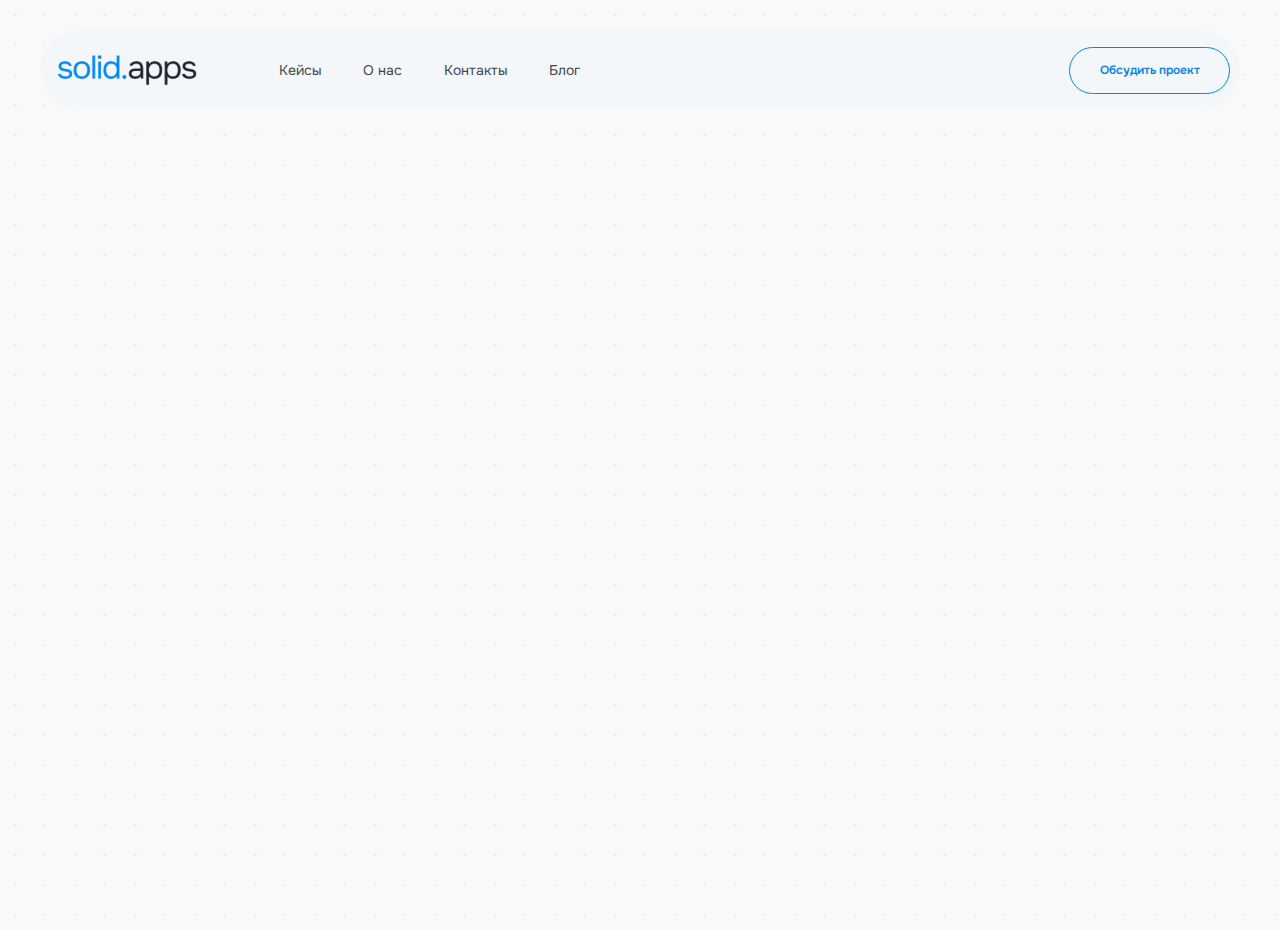
==== commit fb410b63: "Burger-menu" ====
--- a/index.html
+++ b/index.html
@@ -5,14 +5,15 @@
     <meta charset="UTF-8">
     <meta name="viewport" content="width=device-width, initial-scale=1.0">
     <link href="https://fonts.googleapis.com/css2?family=Onest:wght@400;500;700&display=swap" rel="stylesheet">
+    <link rel="stylesheet" href="./assets/css/normalize.css">
     <link rel="stylesheet" href="./assets/css/style.css">
-    <link rel="stylesheet" href="./assets/css/normalize.css">
+    <link rel="stylesheet" href="./assets/css/media-style.css">
     <script src="./assets/js/main.js"></script>
     <link rel="stylesheet" href="https://unpkg.com/swiper/swiper-bundle.min.css" />
     <script src="https://unpkg.com/swiper/swiper-bundle.min.js"></script>
     <title>Solid.Apps</title>
 </head>
-
+<div class="overlay"></div>
 <body>
     <header class="header">
         <div class="header__container">
@@ -45,7 +46,7 @@
         </div>
 
     </header>
-    <main class="main">
+    <!-- <main class="main">
 
         <section class="hero">
             <div class="container">
@@ -76,7 +77,6 @@
                             </div>
                         </div>
                     </div>
-                    <!-- Картинка фоном между колонками -->
                     <img class="hero__background-image" src="./assets/img/iPhone Mockup.png" alt="Background Image">
                 </div>
             </div>
@@ -114,9 +114,7 @@
                         <p class="telegram-app__advantages-item-text">Кроссплатформенность</p>
                     </div>
                 </div>
-            </div>
-
-            </div>
+            </div>            
         </section>
         <section class="advantages">
             <div class="container">
@@ -209,11 +207,8 @@
                         </div>
                         <img class="ideas__img" src="./assets/img/Light Bulb.K01.2k 1.png" alt="">
                     </div>
-
-                </div>
-
-            </div>
-            </div>
+                </div>
+            </div>        
         </section>
         <section class="works">
             <div class="container">
@@ -395,7 +390,7 @@
                         <div class="swiper-slide clients__slide"><img src="./assets/img/vtb.png" alt="Клиент 3"></div>
                         <div class="swiper-slide clients__slide"><img src="./assets/img/alfabank.png" alt="Клиент 4">
                         </div>
-                        <!-- Добавьте остальные логотипы -->
+                       
                     </div>
                 </div>
             </div>
@@ -439,7 +434,7 @@
                         </div>
                     </div>
                     <div class="testimonials__content">
-                        <!-- Отзыв 1 -->
+                     
                         <div class="testimonials__review active" data-review="1">
                             <p class="testimonials__review-text">
                                 Размещаем новое приложение в Telegram и предоставляем вашему персоналу детальные
@@ -451,7 +446,6 @@
                             </div>
                         </div>
 
-                        <!-- Отзыв 2 -->
                         <div class="testimonials__review" data-review="2">
                             <p class="testimonials__review-text">
                                 «Мы доверяем этому разработчику за его профессионализм и внимание к деталям. Все этапы
@@ -464,7 +458,7 @@
                             </div>
                         </div>
 
-                        <!-- Отзыв 3 -->
+                  
                         <div class="testimonials__review" data-review="3">
                             <p class="testimonials__review-text">
                                 «Работаем с передовыми технологиями, обеспечивая актуальность и эффективность на всех
@@ -477,7 +471,7 @@
                             </div>
                         </div>
 
-                        <!-- Отзыв 4 -->
+                     
                         <div class="testimonials__review" data-review="4">
                             <p class="testimonials__review-text">
                                 «Создаем интуитивно понятный интерфейс, который привлекает пользователей и делает работу
@@ -490,7 +484,7 @@
                             </div>
                         </div>
 
-                        <!-- Отзыв 5 -->
+                        
                         <div class="testimonials__review" data-review="5">
                             <p class="testimonials__review-text">
                                 «Вы всегда в курсе процесса разработки вашего проекта благодаря детализированным
@@ -503,7 +497,7 @@
                             </div>
                         </div>
 
-                        <!-- Отзыв 6 -->
+                       
                         <div class="testimonials__review" data-review="6">
                             <p class="testimonials__review-text">
                                 «Разрабатываем прототипы, которые позволяют визуализировать будущее приложение и его
@@ -529,7 +523,7 @@
                     наши статьи на vc.ru</p>
 
                 <div class="company-processes__cards">
-                    <!-- Карточка 1 -->
+                  
                     <div class="company-processes__card">
                         <div class="company-processes__card-image-wrapper">
                             <img src="./assets/img/Rectangle 26.jpg" alt="Как выстроить эффективную команду"
@@ -548,7 +542,7 @@
                         <a href="https://vc.ru" class="company-processes__card-link">Читать на vc.ru</a>
                     </div>
 
-                    <!-- Карточка 2 -->
+                  
                     <div class="company-processes__card">
                         <div class="company-processes__card-image-wrapper">
                             <img src="./assets/img/Rectangle 27.jpg" alt="Что важно при разработке продуктов"
@@ -566,7 +560,7 @@
                         <a href="https://vc.ru" class="company-processes__card-link">Читать на vc.ru</a>
                     </div>
 
-                    <!-- Карточка 3 -->
+                  
                     <div class="company-processes__card">
                         <div class="company-processes__card-image-wrapper">
                             <img src="./assets/img/Rectangle 28.jpg" alt="Модели бизнес-процессов для стартапов"
@@ -585,7 +579,7 @@
                         <a href="https://vc.ru" class="company-processes__card-link">Читать на vc.ru</a>
                     </div>
 
-                    <!-- Карточка 4 -->
+                  
                     <div class="company-processes__card">
                         <div class="company-processes__card-image-wrapper">
                             <img src="./assets/img/Rectangle 29.jpg" alt="Как масштабировать стартап"
@@ -604,7 +598,7 @@
                         <a href="https://vc.ru" class="company-processes__card-link">Читать на vc.ru</a>
                     </div>
 
-                    <!-- Карточка 5 -->
+                   
                     <div class="company-processes__card">
                         <div class="company-processes__card-image-wrapper">
                             <img src="./assets/img/Rectangle 30.jpg" alt="Оптимизация внутренних процессов компании"
@@ -622,7 +616,6 @@
                         <a href="https://vc.ru" class="company-processes__card-link">Читать на vc.ru</a>
                     </div>
 
-                    <!-- Карточка 6 -->
                     <div class="company-processes__card">
                         <div class="company-processes__card-image-wrapper">
                             <img src="./assets/img/Rectangle 31.jpg"
@@ -729,44 +722,44 @@
             </div>
         </section>
     </main>
-    <!-- Footer -->
+
     <footer class="footer">
         <div class="footer__container container">
             <div class="footer__top">
                 <div class="footer__row">
-  <a href="#">
-                <img class="footer__logo" src="./assets/img/logo.svg" alt="Logo">
-            </a>
-                <nav class="footer__nav">
-                    <ul class="footer__nav-list">
-                        <li class="footer__nav-item">
-                            <a href="#" class="footer__nav-link">Главная</a>
-                        </li>
-                        <li class="footer__nav-item">
-                            <a href="#" class="footer__nav-link">О нас</a>
-                        </li>
-                        <li class="footer__nav-item">
-                            <a href="#" class="footer__nav-link">Кейсы</a>
-                        </li>
-                        <li class="footer__nav-item">
-                            <a href="#" class="footer__nav-link">Блог</a>
-                        </li>
-                        <li class="footer__nav-item">
-                            <a href="#" class="footer__nav-link">Контакты</a>
-                        </li>
-                    </ul>
-                </nav>
-                <div class="footer__actions">
-                    <a href="#" class="button footer__actions-link">Наш канал про Mini Apps</a>
-                    <button class="btn footer__actions-btn">Обсудить проект</button>
-                </div>
-                </div>
-              
-                 <div class="footer__author-name">
-                ИП Аветисян Артур Рубенович <br>ИНН 590308726244
-            </div>     
-            </div>
-                
+                    <a href="#">
+                        <img class="footer__logo" src="./assets/img/logo.svg" alt="Logo">
+                    </a>
+                    <nav class="footer__nav">
+                        <ul class="footer__nav-list">
+                            <li class="footer__nav-item">
+                                <a href="#" class="footer__nav-link">Главная</a>
+                            </li>
+                            <li class="footer__nav-item">
+                                <a href="#" class="footer__nav-link">О нас</a>
+                            </li>
+                            <li class="footer__nav-item">
+                                <a href="#" class="footer__nav-link">Кейсы</a>
+                            </li>
+                            <li class="footer__nav-item">
+                                <a href="#" class="footer__nav-link">Блог</a>
+                            </li>
+                            <li class="footer__nav-item">
+                                <a href="#" class="footer__nav-link">Контакты</a>
+                            </li>
+                        </ul>
+                    </nav>
+                    <div class="footer__actions">
+                        <a href="#" class="button footer__actions-link">Наш канал про Mini Apps</a>
+                        <button class="btn footer__actions-btn">Обсудить проект</button>
+                    </div>
+                </div>
+
+                <div class="footer__author-name">
+                    ИП Аветисян Артур Рубенович <br>ИНН 590308726244
+                </div>
+            </div>
+
         </div>
         <div class="footer__bottom">
             <div class="footer__container container">
@@ -776,7 +769,8 @@
                 </div>
             </div>
         </div>
-    </footer>
+    </footer> -->
+
 </body>
 
 </html>--- a/assets/css/style.css
+++ b/assets/css/style.css
@@ -158,6 +158,7 @@
     border-top: 2px solid #000;
     /* цвет полосок */
     opacity: 1;
+    transition: transform 0.3s ease, top 0.3s ease, opacity 0.3s ease;
 }
 
 /* Верхняя полоска */
@@ -165,7 +166,22 @@
     width: 22px;
     top: 8px;
 }
-
+/* Анимация при активации (когда бургер превращается в крестик) */
+.header__burger.active .header__burger-line--top {
+    transform: rotate(-45deg);
+    top: 14px; /* Центрирование крестика */
+    width: 23px;
+}
+
+.header__burger.active .header__burger-line--middle {
+    opacity: 0; /* Исчезает средняя линия */
+}
+
+.header__burger.active .header__burger-line--bottom {
+    transform: rotate(45deg);
+    top: 14px; /* Центрирование крестика */
+    width: 23px;
+}
 /* Средняя полоска */
 .header__burger-line--middle {
     width: 22px;
@@ -205,6 +221,8 @@
     max-width: 160px;
     width: 100%;
 }
+
+
 
 .header__menu,
 .header__nav {
@@ -1568,4 +1586,15 @@
 .footer__link-page {
     display: block;
     text-decoration: underline;
+}
+
+.overlay {
+    display: none;
+}
+.overlay.active {
+    display: block;
+    position: fixed;
+    background-color: #40434EE5;
+    width: 100%;
+    height: 100%;
 }--- a/assets/css/media-style.css
+++ b/assets/css/media-style.css
@@ -0,0 +1,42 @@
+@media screen and ( max-width: 768px ) {
+     .header__nav {
+        transform: translateX(-100%);
+    }
+    .header__actions {
+        display: none;
+    }
+    .header__burger {
+        display: block;
+    }
+    .header__container {
+        margin: 20px auto;
+    }
+    /* Базовые стили для меню и навигации */
+    .header__nav {
+        justify-content: flex-end;
+        position: absolute;
+        right: 0;
+        top: 0;
+        background-color: #FBFBFB;
+        height: 100vh;
+        width: 330px; /* ширина выдвигаемого меню */
+        transform: translateX(100%); /* Начальное скрытие за правым краем */
+        transition: transform 1.3s ease; /* Плавное выдвижение */
+    }
+    
+    .header__nav.active {
+        transform: translateX(0); /* Полное выдвижение меню */
+        
+    }
+    
+    .header__menu {
+        display: flex;
+        flex-direction: column;
+        justify-content: left;
+        list-style: none;
+        padding: 20px;
+        margin: 0;
+    }
+    
+
+} 
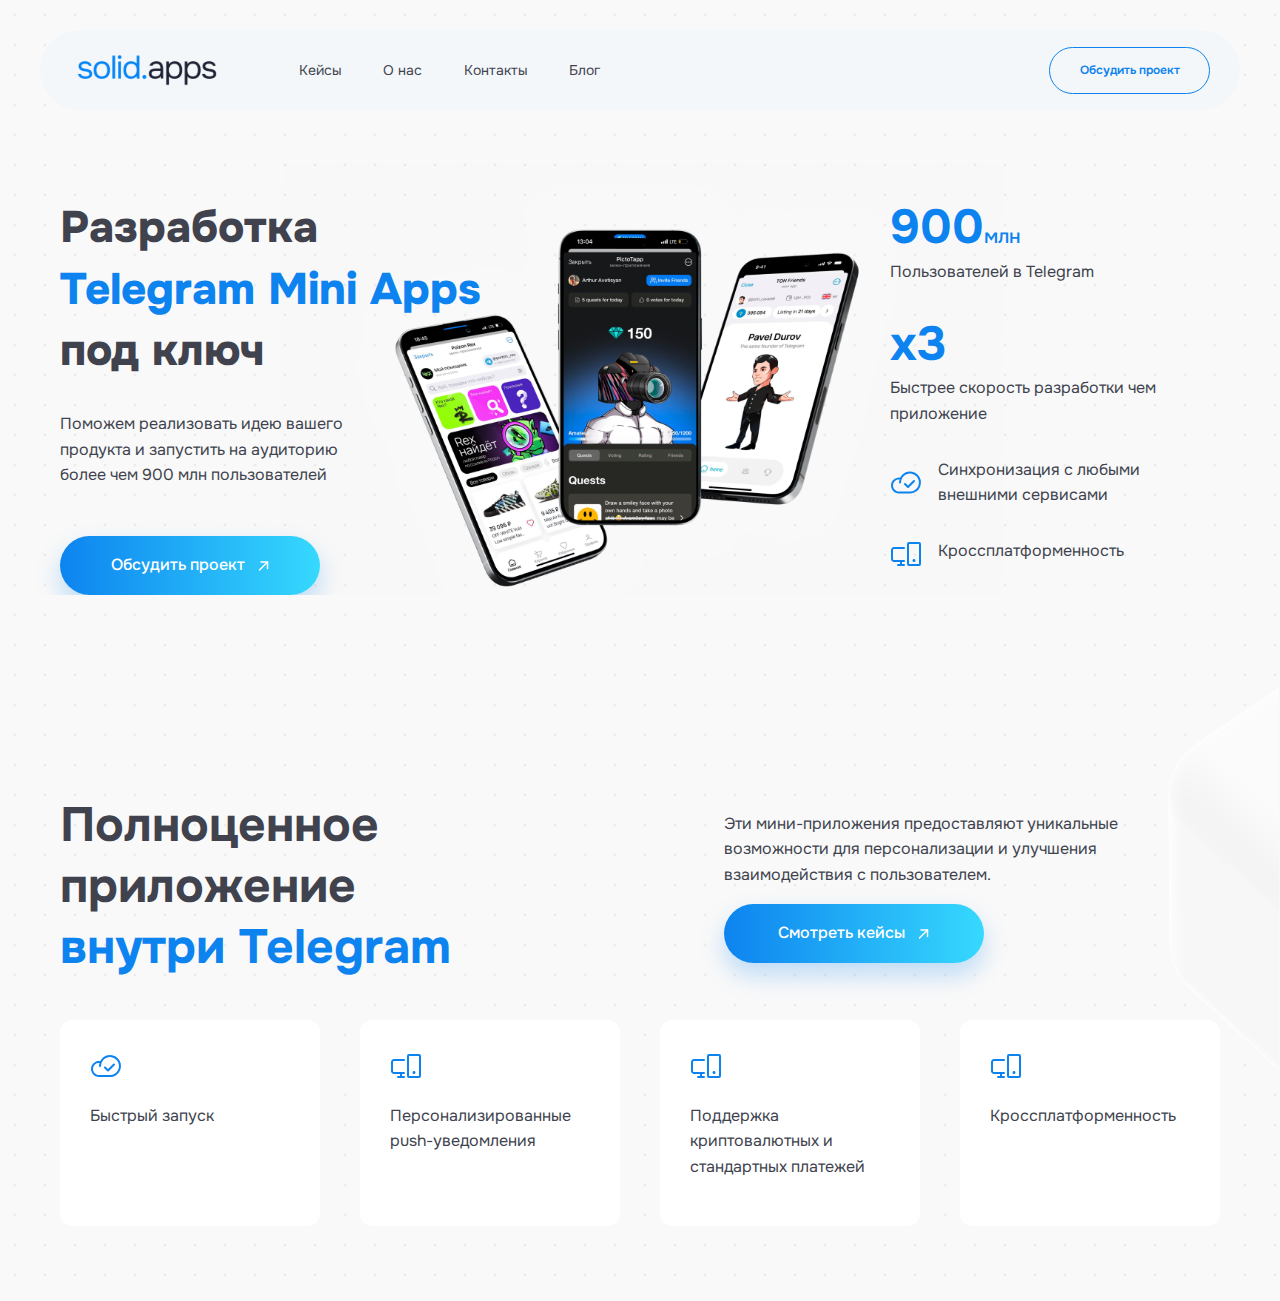
==== commit 3702ee40: "адаптив на 2 секции главной стр" ====
--- a/index.html
+++ b/index.html
@@ -46,7 +46,7 @@
         </div>
 
     </header>
-    <!-- <main class="main">
+    <main class="main">
 
         <section class="hero">
             <div class="container">
@@ -57,6 +57,7 @@
                             более чем 900 млн пользователей</p>
                         <button class="btn hero__btn">Обсудить проект</button>
                     </div>
+                    <img class="hero__background-image" src="./assets/img/iPhone Mockup.png" alt="Background Image">
                     <div class="hero__column">
                         <div class="hero__stats">
                             <p class="hero__stats-item">900<span>млн</span> </p>
@@ -77,7 +78,7 @@
                             </div>
                         </div>
                     </div>
-                    <img class="hero__background-image" src="./assets/img/iPhone Mockup.png" alt="Background Image">
+                    
                 </div>
             </div>
         </section>
@@ -86,7 +87,7 @@
             <div class="container">
                 <div class="telegram-app__row">
                     <div class="telegram-app__column">
-                        <h2 class="telegram-app__title">Полноценное <br>приложение<br> <span>внутри Telegram</span></h2>
+                        <h2 class="telegram-app__title">Полноценное приложение <span>внутри Telegram</span></h2>
                     </div>
                     <div class="telegram-app__column">
                         <p class="telegram-app__subtitle">Эти мини-приложения предоставляют уникальные возможности для
@@ -116,6 +117,7 @@
                 </div>
             </div>            
         </section>
+         <!--
         <section class="advantages">
             <div class="container">
                 <h2 class="advantages__title">Преимущества разработки <br> <span>Telegram Mini Apps</span></h2>
--- a/assets/css/style.css
+++ b/assets/css/style.css
@@ -39,10 +39,9 @@
 
 /* Заголовок h2 */
 h2 {
-    font-size: 42px;
-    /* Размер текста можно настроить, если будет текстовое содержимое */
+    font-size: clamp(2.375rem, 1.661rem + 1.79vw, 3rem);
     font-weight: 700;
-    line-height: 56px;
+    line-height: clamp(3.028rem, 2.117rem + 2.28vw, 3.825rem);
 }
 
 /* Заголовок h3 */
@@ -131,7 +130,7 @@
 .header__container {
     max-width: 1200px;
     width: 100%;
-    padding: 6px 10px;
+    padding: 6px 30px;
     background-color: #F3F7FA;
     border-radius: 60px;
     margin: 30px auto;
@@ -301,12 +300,11 @@
 }
 
 .hero__column:first-child {
-    max-width: 460px;
-}
-
-.hero__title,
-.telegram-app__title {
-    font-size: 48px;
+    max-width: 458px;
+}
+
+.hero__title{
+    font-size: clamp(2rem, 1.143rem + 2.14vw, 2.75rem);
     font-weight: 800;
     line-height: 61.2px;
     color: #40434E;
@@ -319,7 +317,10 @@
     margin-bottom: 48px;
     margin-top: 0px;
 }
-
+.telegram-app__title {    
+    max-width: 450px;
+    margin: 0;
+}
 .hero__title>span,
 .telegram-app__title>span {
     color: #0D83EF;
@@ -340,8 +341,7 @@
 }
 
 .hero {
-
-    /* height: 80vh; */
+    overflow: hidden;
 }
 
 .hero__advantages-desc-text {
@@ -386,15 +386,13 @@
 }
 
 .telegram-app__advantage-list {
-    display: flex;
-    justify-content: space-between;
-    gap: 15px;
+    display: grid;
+    grid-template-columns: 1fr 1fr 1fr 1fr;
+    gap: clamp(1.25rem, -0.179rem + 3.57vw, 2.5rem);
     margin-top: 42px;
 }
 
-.telegram-app__advantages-item {
-    flex: 1;
-    max-width: 260px;
+.telegram-app__advantages-item {        
     background-color: #ffff;
     padding: 30px;
     border-radius: 12px;
@@ -483,10 +481,8 @@
     z-index: -1;
 }
 
-.applications__title {
-    font-size: 48px;
-    font-weight: 700;
-    line-height: 61.2px;
+.applications__title { 
+    
     text-align: center;
     margin-bottom: 40px;
     margin-top: 0px;
@@ -546,9 +542,6 @@
 }
 
 .ideas__title {
-    font-size: 48px;
-    font-weight: 700;
-    line-height: 61.2px;
     margin-bottom: 20px;
     margin-top: 0px;
 }
@@ -629,10 +622,7 @@
 }
 
 .works__title {
-    font-size: 68px;
-    font-weight: 700;
-    line-height: 86.7px;
-    text-align: center;
+        text-align: center;
     margin: 0px;
 
 }
@@ -771,10 +761,7 @@
     z-index: -1;
 }
 
-.stages__title {
-    font-size: 48px;
-    font-weight: 700;
-    line-height: 61.2px;
+.stages__title {   
     margin: 0;
 }
 
@@ -874,10 +861,7 @@
 
 .contact-us__title {
     margin-top: 13px;
-    margin-bottom: 20px;
-    font-size: 48px;
-    font-weight: 700;
-    line-height: 61.2px;
+    margin-bottom: 20px; 
 }
 
 .contact-us__content {
@@ -906,9 +890,7 @@
 }
 
 .why-us__title {
-    font-size: 48px;
-    font-weight: 700;
-    line-height: 61.2px;
+    
     text-align: left;
     margin-bottom: 40px;
 
@@ -1026,9 +1008,7 @@
     margin-top: 0px;
     margin-bottom: 47px;
 
-    font-size: 48px;
-    font-weight: 700;
-    line-height: 61.2px;
+  
     text-align: left;
 
 }
@@ -1171,9 +1151,7 @@
 }
 
 .company-processes__title {
-    font-size: 48px;
-    font-weight: 700;
-    line-height: 61.2px;
+   
     text-align: left;
     margin: 0px;
 }
@@ -1297,9 +1275,7 @@
 }
 
 .faq__title {
-    font-size: 48px;
-    font-weight: 700;
-    line-height: 61.2px;
+    
     text-align: left;
     margin-top: 0px;
     margin-bottom: 50px;
@@ -1365,9 +1341,7 @@
 }
 
 .contact-form__title {
-    font-size: 38px;
-    font-weight: 700;
-    line-height: 48.45px;
+  
     text-align: left;
     margin-top: 0px;
     margin-bottom: 40px;
--- a/assets/css/media-style.css
+++ b/assets/css/media-style.css
@@ -1,42 +1,169 @@
-@media screen and ( max-width: 768px ) {
-     .header__nav {
-        transform: translateX(-100%);
-    }
+@media screen and (max-width: 768px) {
+
     .header__actions {
         display: none;
     }
+
     .header__burger {
         display: block;
+        z-index: 2;
     }
+
     .header__container {
         margin: 20px auto;
     }
+
     /* Базовые стили для меню и навигации */
     .header__nav {
-        justify-content: flex-end;
+        justify-content: flex-start;
         position: absolute;
         right: 0;
         top: 0;
         background-color: #FBFBFB;
         height: 100vh;
-        width: 330px; /* ширина выдвигаемого меню */
-        transform: translateX(100%); /* Начальное скрытие за правым краем */
-        transition: transform 1.3s ease; /* Плавное выдвижение */
+        width: 0px;
+        /* ширина выдвигаемого меню */
+        transition: width 0.7s ease;
+        /* Плавное выдвижение */
+        overflow: hidden;
+        /* Скрытие содержимого до активации */
     }
-    
+
     .header__nav.active {
-        transform: translateX(0); /* Полное выдвижение меню */
-        
+        width: 300px;
+        z-index: 2;
     }
-    
+
     .header__menu {
-        display: flex;
+        display: none;
         flex-direction: column;
-        justify-content: left;
         list-style: none;
         padding: 20px;
         margin: 0;
     }
-    
 
-} 
+    .header__menu.active {
+        display: flex;
+        align-items: flex-start;
+    }
+
+    /* Стили для логотипа и кнопки в мобильном меню */
+    .header__nav .header__logo,
+    .header__nav .header__button {
+        margin-bottom: 20px;
+    }
+    .hero__row {
+        margin-top: clamp(3.75rem, 1.438rem + 11.56vw, 6.063rem);
+    }
+}
+
+@media screen  and (max-width: 1200px) {
+    .hero__title {
+        font-size: clamp(2.625rem, 2.211rem + 1.03vw, 3rem);
+        font-weight: 800;
+        line-height: clamp(3.344rem, 2.792rem + 1.38vw, 3.844rem);
+
+
+    }
+    .hero__stats-item {
+        font-size: clamp(2.375rem, 1.685rem + 1.72vw, 3rem);
+    }
+    .hero__column:first-child {
+        max-width: 420px;
+    }
+
+    .hero__background-image {
+        top: 60%;
+        left: 50%;
+        max-width: clamp(34.375rem, 18.168rem + 40.52vw, 49.063rem);
+        height: auto;
+        z-index: -1;
+    }
+
+    .hero__column {
+        max-width: clamp(12.5rem, 3.534rem + 22.41vw, 20.625rem);
+    }
+}
+@media screen and (max-width: 1024px) {
+    .telegram-app__advantage-list {
+       
+        grid-template-columns: 1fr 1fr;
+        
+        margin-top: 42px;
+    }
+    .hero__row {
+        flex-direction: column;
+        gap: 34px;
+    }
+    .hero__background-image {
+        top: 25%;
+        left: 75%;     
+       
+    }
+    .hero__column:not(:first-child) {
+        max-width: max-content;
+        display: grid;
+        grid-template-columns: 1fr 1fr;
+    }
+}
+@media screen and (max-width: 768px) {
+    .hero__background-image {
+        top: 25%;
+        left: 88%;
+        z-index: -1;        
+    }
+    .hero__title {
+        margin-bottom: 10px;
+        font-size: clamp(1.875rem, 1.125rem + 3.75vw, 2.625rem);
+        line-height: clamp(2.391rem, 1.434rem + 4.78vw, 3.347rem);
+    }
+    .hero__subtitle {      
+        font-size: 14px;
+        font-weight: 400;
+        line-height: 22.4px;    
+        margin-bottom: 30px;
+    }
+    .telegram-app__row {
+        grid-template-columns: 1fr;
+        justify-items: center;
+    }
+    .telegram-app__title {
+        
+        text-align: center;
+    }
+    .telegram-app {
+     margin-top: 0px;
+    }
+}
+
+@media screen and (max-width: 639px) {
+    .hero__background-image {       
+        top: auto;
+        left: auto;
+        transform: translate(-26%, -17%);
+        z-index: -1;        
+        min-width: 720px;        
+        position: relative;      
+        margin-bottom: -150px;
+    }
+    .hero__column:not(:first-child) {
+        grid-template-columns: 1fr;        
+    }
+    .hero__stats {
+        margin-bottom: 10px;
+    }
+    .hero__subtitle {
+        margin-bottom: 20px;
+    }
+    .hero__btn, .telegram-app__btn, .ideas__btn, .works__actions-link, .stages__btn, .contact-form__submit {
+        position: relative;
+        display: flex;
+        justify-content: center;
+        align-items: center;
+        max-width: none;
+    }
+    .telegram-app__advantage-list {
+        grid-template-columns: 1fr;
+        margin-top: 42px;
+    }
+}
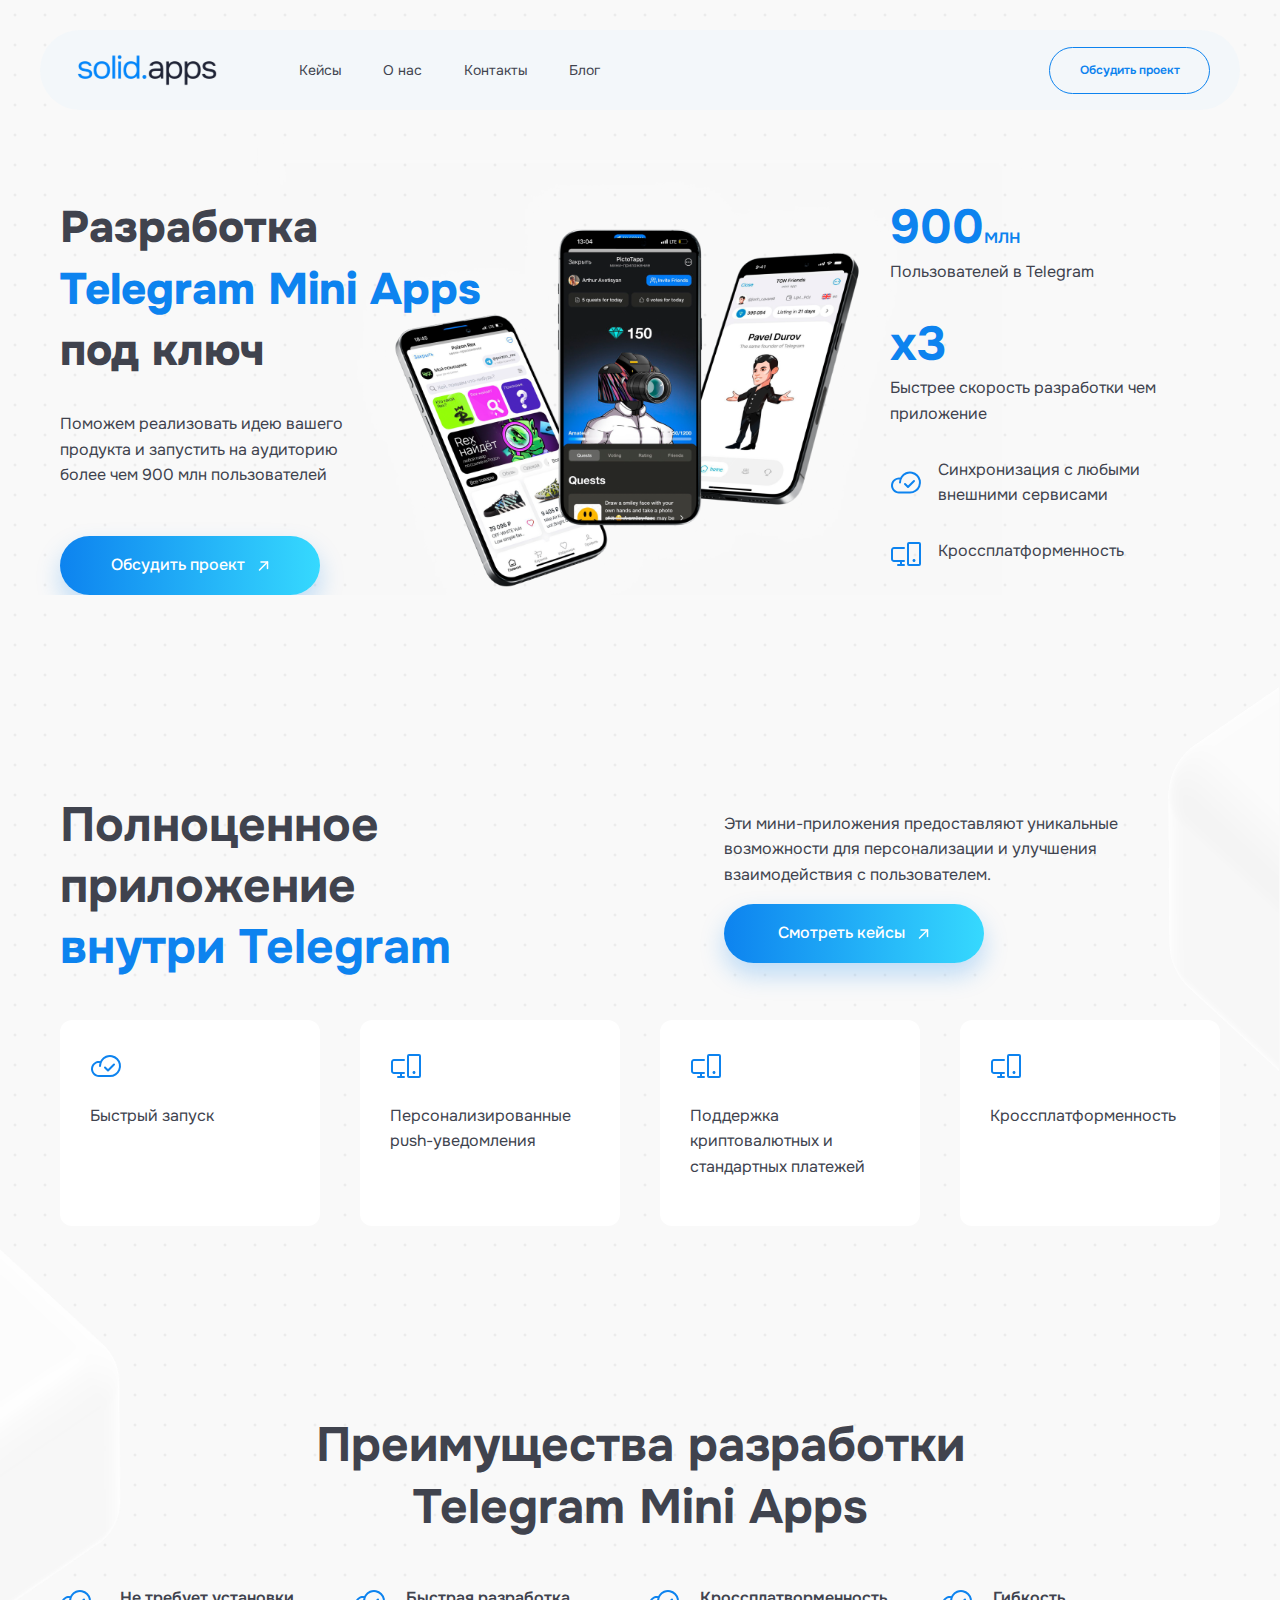
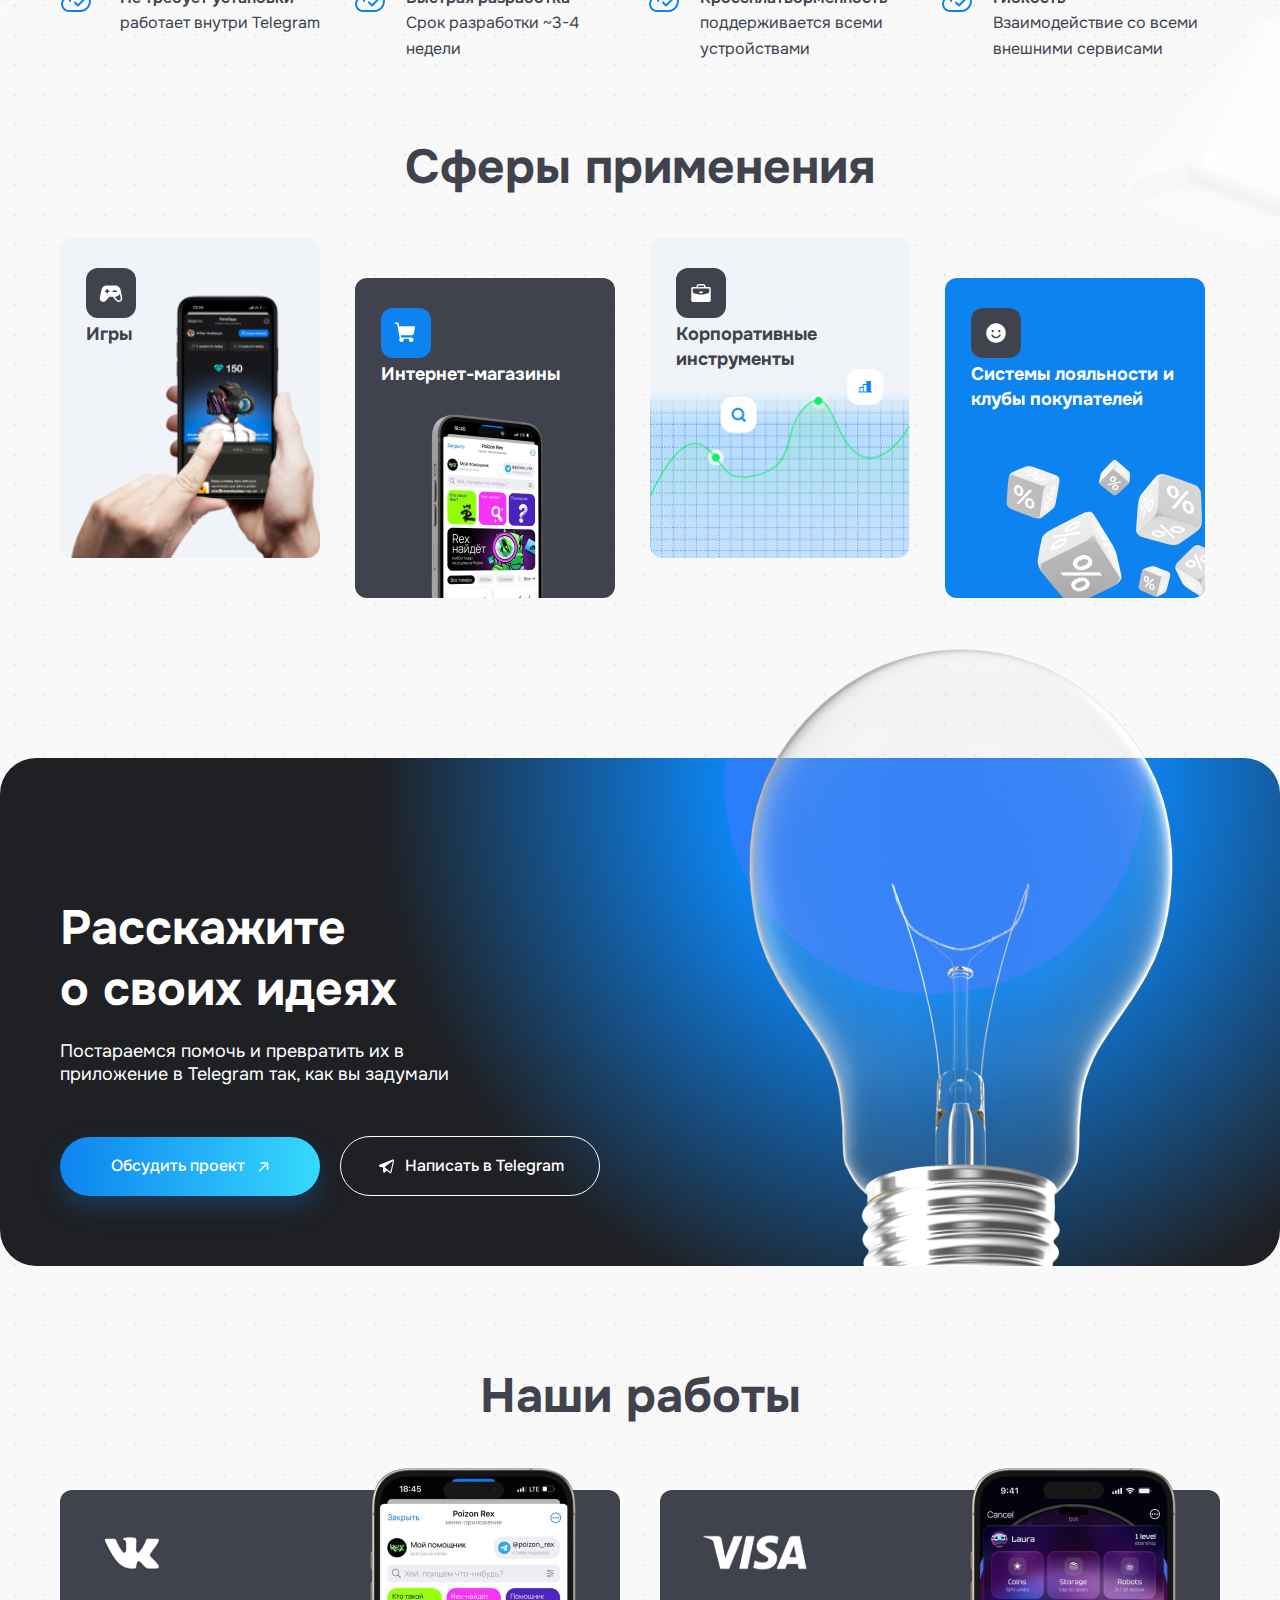
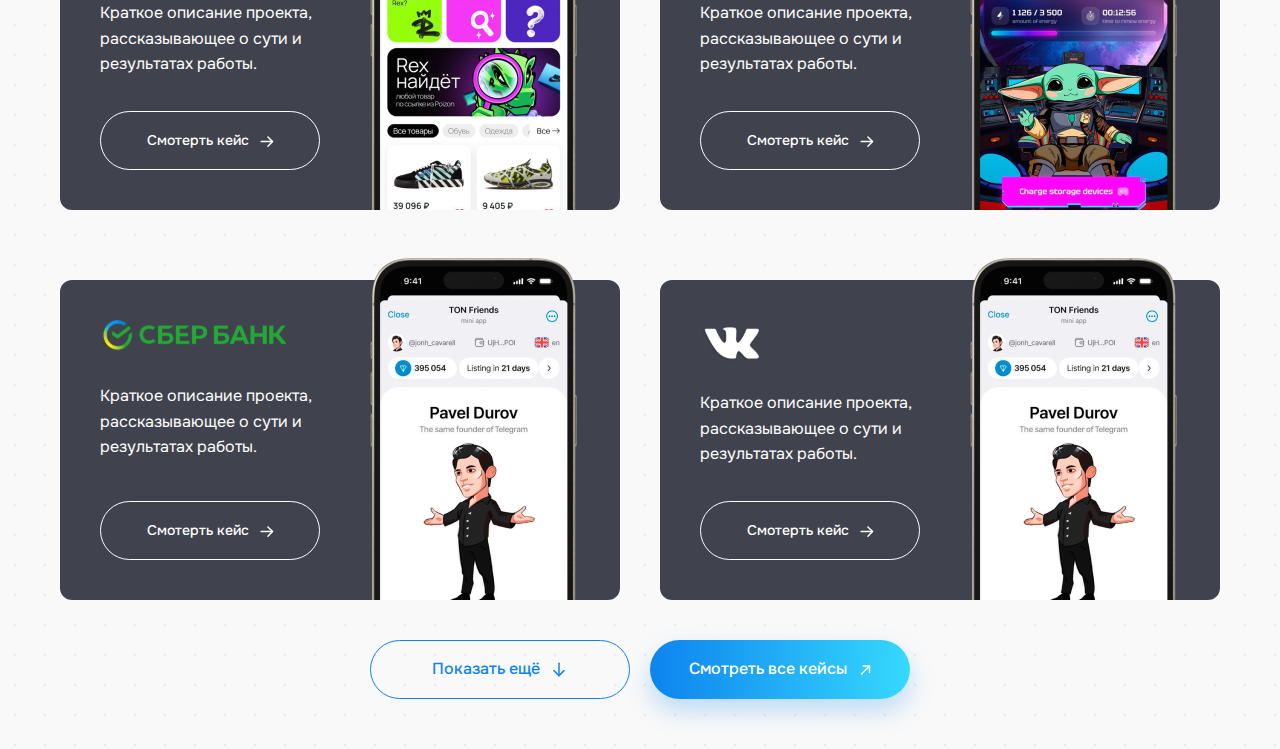
==== commit a6afe1a1: "Закончил адаптив секции наши работы" ====
--- a/index.html
+++ b/index.html
@@ -117,7 +117,7 @@
                 </div>
             </div>            
         </section>
-         <!--
+      
         <section class="advantages">
             <div class="container">
                 <h2 class="advantages__title">Преимущества разработки <br> <span>Telegram Mini Apps</span></h2>
@@ -158,6 +158,7 @@
                 </div>
             </div>
         </section>
+         
         <section class="applications">
             <div class="container">
                 <h2 class="applications__title">Сферы применения</h2>
@@ -191,6 +192,7 @@
                 </div>
             </div>
         </section>
+      
         <section class="ideas">
             <div class="ideas__backgound">
                 <div class="container">
@@ -212,6 +214,7 @@
                 </div>
             </div>        
         </section>
+           
         <section class="works">
             <div class="container">
                 <h2 class="works__title">Наши работы</h2>
@@ -262,6 +265,7 @@
                 </div>
             </div>
         </section>
+         <!--
         <section class="stages">
             <div class="container">
                 <h2 class="stages__title">Этапы разработки</h2>
--- a/assets/css/style.css
+++ b/assets/css/style.css
@@ -437,8 +437,8 @@
 }
 
 .advantages__list {
-    display: flex;
-    justify-content: space-between;
+    display: grid;
+    grid-template-columns: 1fr 1fr 1fr 1fr;
     gap: 15px;
 }
 
@@ -489,9 +489,9 @@
 }
 
 .applications__list {
-    display: flex;
-    justify-content: space-between;
-    gap: 10px;
+    display: grid;
+    grid-template-columns: 1fr 1fr 1fr 1fr;
+    gap: 20px;
 }
 
 .applications__item {
--- a/assets/css/media-style.css
+++ b/assets/css/media-style.css
@@ -83,8 +83,34 @@
     .hero__column {
         max-width: clamp(12.5rem, 3.534rem + 22.41vw, 20.625rem);
     }
+    .works__item {
+        max-width: max-content;
+        
+        padding-left: clamp(0.938rem, -11.438rem + 18vw, 2.063rem);
+        padding-right: clamp(0rem, -27.5rem + 40vw, 2.5rem);
+       
+    }
 }
 @media screen and (max-width: 1024px) {
+    .works__image {
+        height: 250px;
+        margin-top: 0px;
+        margin-bottom: 0px;
+    }
+    .works__description {
+        margin-bottom: 15px;
+        font-size: 14px;
+        text-align: center;
+    }
+    .works__item {
+        align-items: center;
+        flex-direction: column;
+        padding-right: 20px;
+    }
+    .works__item-content {
+        padding: 16px 0px;    
+        align-items: center;
+    }
     .telegram-app__advantage-list {
        
         grid-template-columns: 1fr 1fr;
@@ -105,8 +131,43 @@
         display: grid;
         grid-template-columns: 1fr 1fr;
     }
+    .advantages__list {        
+        grid-template-columns: 1fr 1fr;        
+    }
+    .ideas__img {
+        width: 386px;
+        right: -7%;
+    }
+}
+@media screen and (max-width: 850px) { 
+    .ideas__img {
+        width: 274px;
+        right: -7%;
+    }
+    .applications__list {       
+        grid-template-columns: 1fr 1fr;        
+    }
 }
 @media screen and (max-width: 768px) {
+    .ideas__backgound {
+        padding-top: 60px;
+        padding-bottom: 70px;
+        margin-left: 30px;
+        margin-right: 30px;
+    }
+    .ideas__subtitle {
+        font-size: 16px;
+        font-weight: 400;
+        line-height: 20.4px;
+        margin-top: 0px;
+        margin-bottom: 40px;
+        max-width: 270px;
+    }
+    .ideas__actions {
+        align-items: flex-start;
+        flex-direction: column;
+        gap: 10px;
+    }
     .hero__background-image {
         top: 25%;
         left: 88%;
@@ -134,9 +195,45 @@
     .telegram-app {
      margin-top: 0px;
     }
+    .telegram-app__btn {
+        margin: 0 auto;
+        position: absolute;
+        bottom: 0; 
+        left: 50%;
+        transform: translateX(-50%);       
+    }
+        .ideas__actions {
+        align-items: flex-start;
+        flex-direction: column;
+        gap: 10px;
+    }
+    .works__list {
+        margin-top: 20px;       
+        grid-template-columns: 1fr 1fr;
+        column-gap: 20px;
+        row-gap: 20px;
+    }
+    .works__actions-btn {
+        display: none;
+    }
+    .works__item {
+        display: none; /* Скрыть все элементы по умолчанию */
+    }
+    .works__item:nth-child(1),
+.works__item:nth-child(2) {
+    display: flex; /* Показать только первые два элемента */
+}
+.works__title {
+    text-align: start;
+    margin: 0px;
+}
 }
 
 @media screen and (max-width: 639px) {
+    h2 {
+        font-size: clamp(1.75rem, 1.125rem + 3.13vw, 2.375rem);
+        line-height: clamp(2.231rem, 1.431rem + 4vw, 3.031rem);
+    }
     .hero__background-image {       
         top: auto;
         left: auto;
@@ -155,7 +252,7 @@
     .hero__subtitle {
         margin-bottom: 20px;
     }
-    .hero__btn, .telegram-app__btn, .ideas__btn, .works__actions-link, .stages__btn, .contact-form__submit {
+    .hero__btn, .stages__btn, .contact-form__submit {
         position: relative;
         display: flex;
         justify-content: center;
@@ -166,4 +263,75 @@
         grid-template-columns: 1fr;
         margin-top: 42px;
     }
-}
+   .ideas__img {
+        display: none;
+    }
+    .ideas__title {
+        margin-bottom: 10px;
+        margin-top: 0px;
+    }
+    .ideas__link, .ideas__btn {
+        padding: 20px 10px;
+        font-size: 14px;
+    }
+    .ideas__backgound {
+        padding-top: 40px;
+        padding-bottom: 40px;  
+    }
+    .works__list {
+        margin-top: 20px;
+        grid-template-columns: 1fr;
+        gap: 20px;
+    }
+    .works__item:nth-child(1), .works__item:nth-child(2) {
+        display: flex;
+        flex-direction: row;
+    }
+    .works__item-content {
+        padding: 16px 0px;
+        align-items: flex-start;
+    }
+    .works__description {
+        margin-bottom: 15px;
+        font-size: 14px;
+        text-align: start;
+        max-width: 50%;
+        line-height: 19.75px;
+    }
+    .works__image {
+        height: auto;
+        margin-top: 0px;
+        max-width: 133px;
+        width: 100%;       
+        right: 0px;
+        position: absolute;
+        bottom: 0;
+    }
+    .works__btn {
+        gap: 5px;
+        max-width: 50%;
+        font-size: 12px;
+        padding: 0;
+        height: 40px;
+    }
+    .works__icon {
+        max-width: 60px;
+    }
+}
+
+@media screen and (max-width: 540px) {
+.advantages__list {        
+    grid-template-columns: 1fr;        
+}
+.advantages__item {
+    max-width: max-content;   
+    align-items: self-start;
+}
+.applications__list {
+    grid-template-columns: 1fr;
+    justify-items: center;
+}
+.applications__item:nth-child(even) {
+    margin-top: 0px;
+}
+}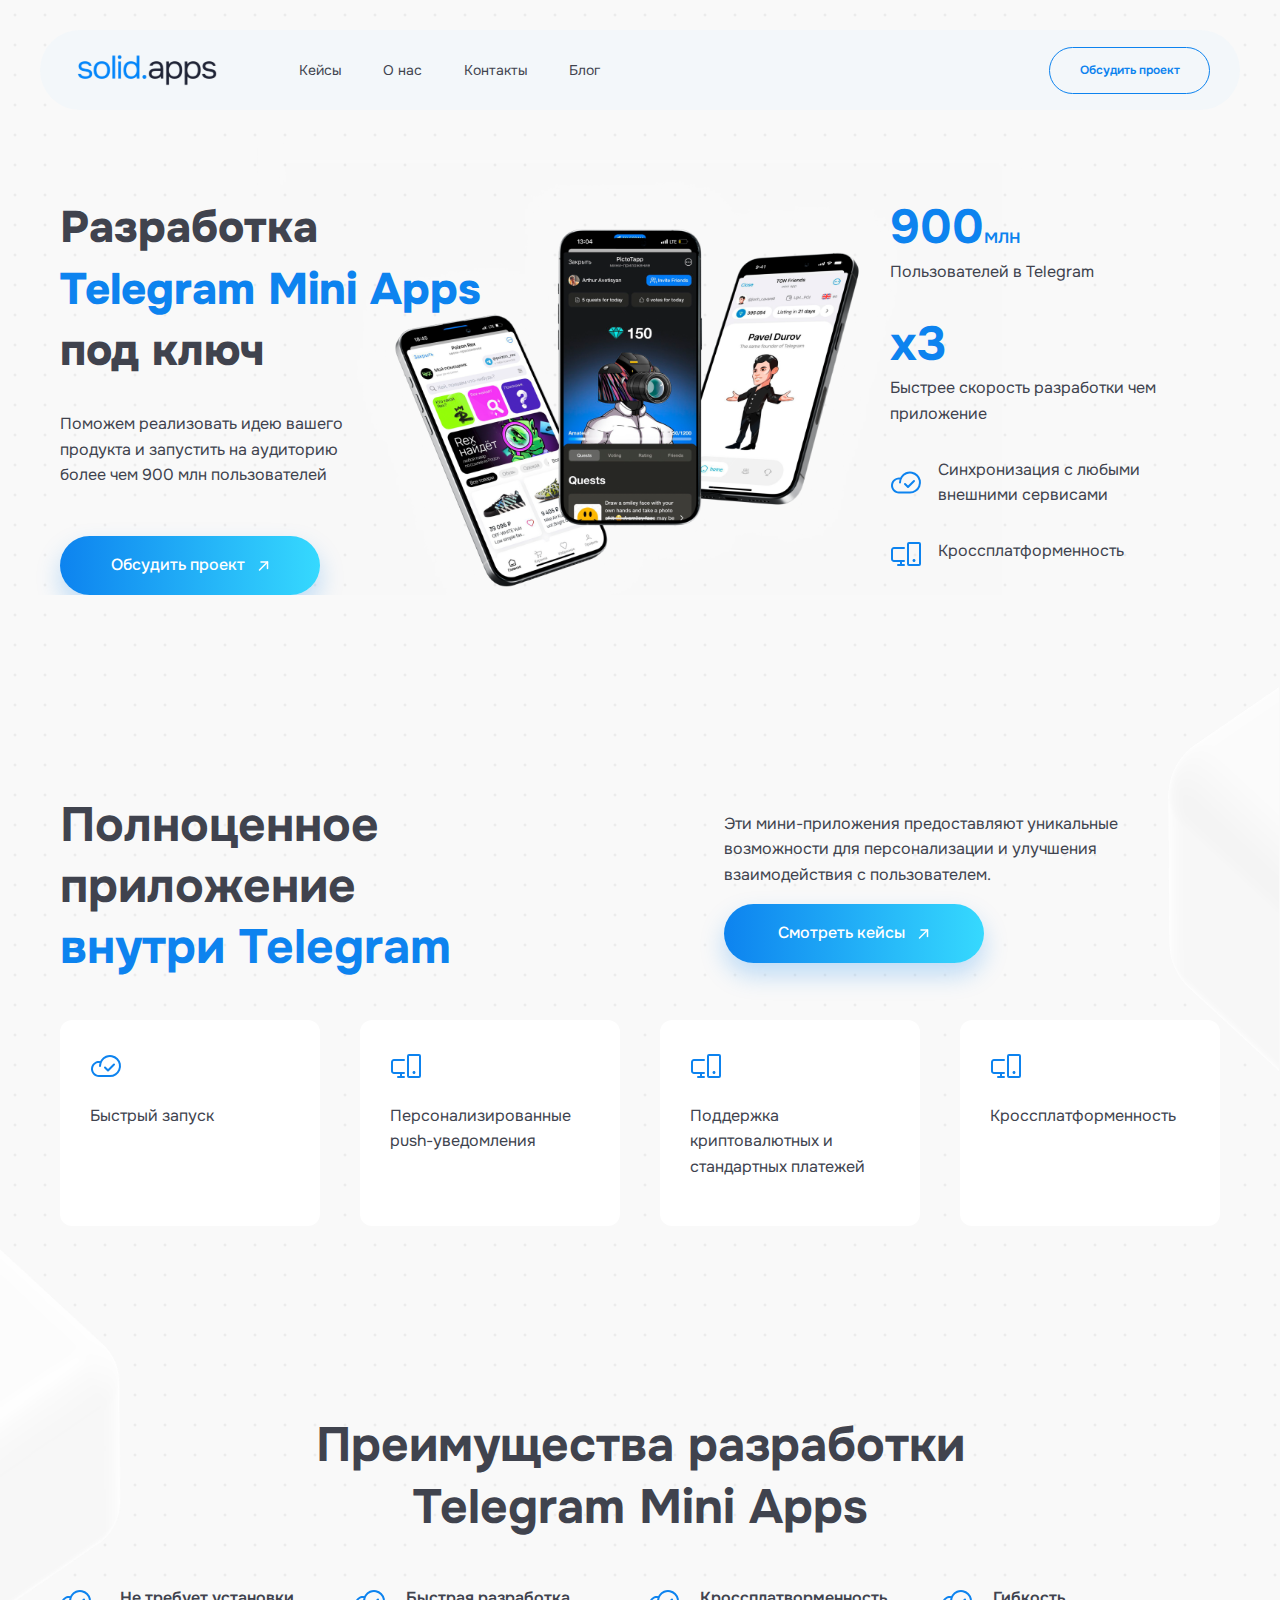
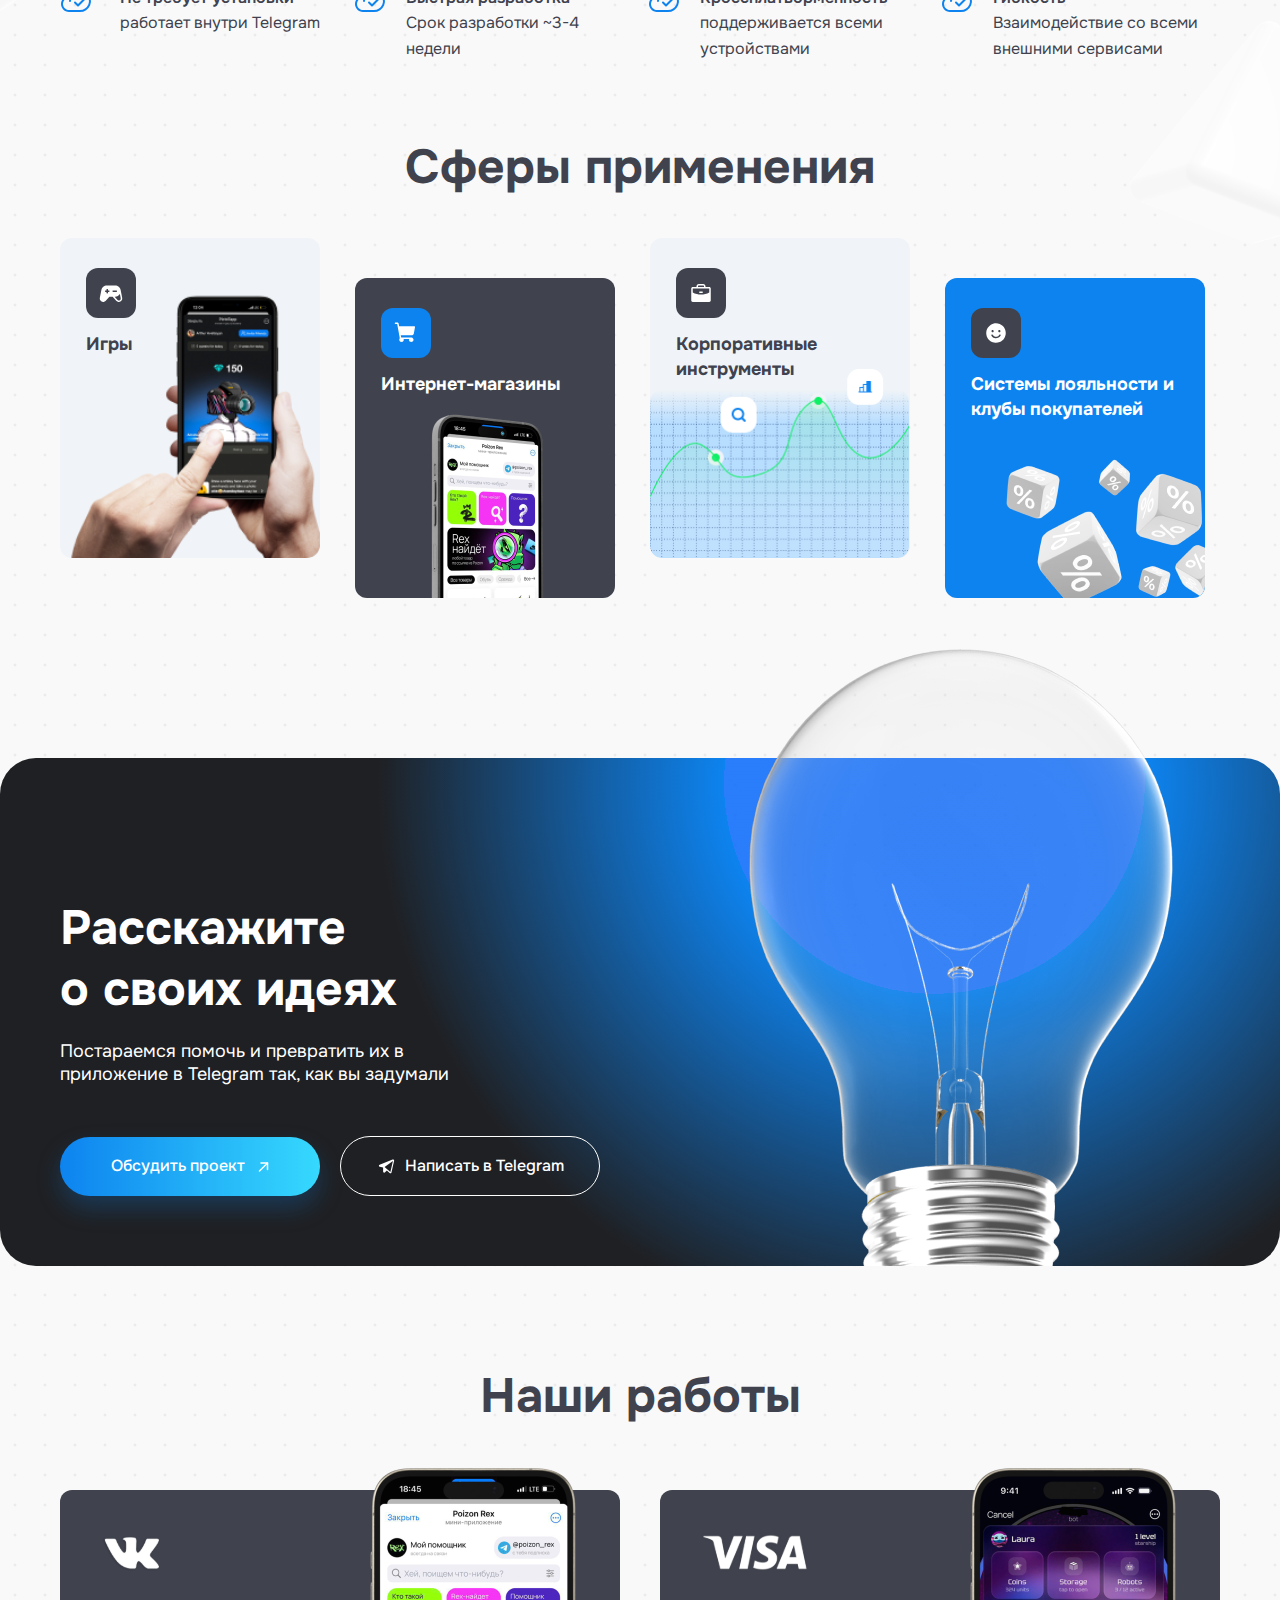
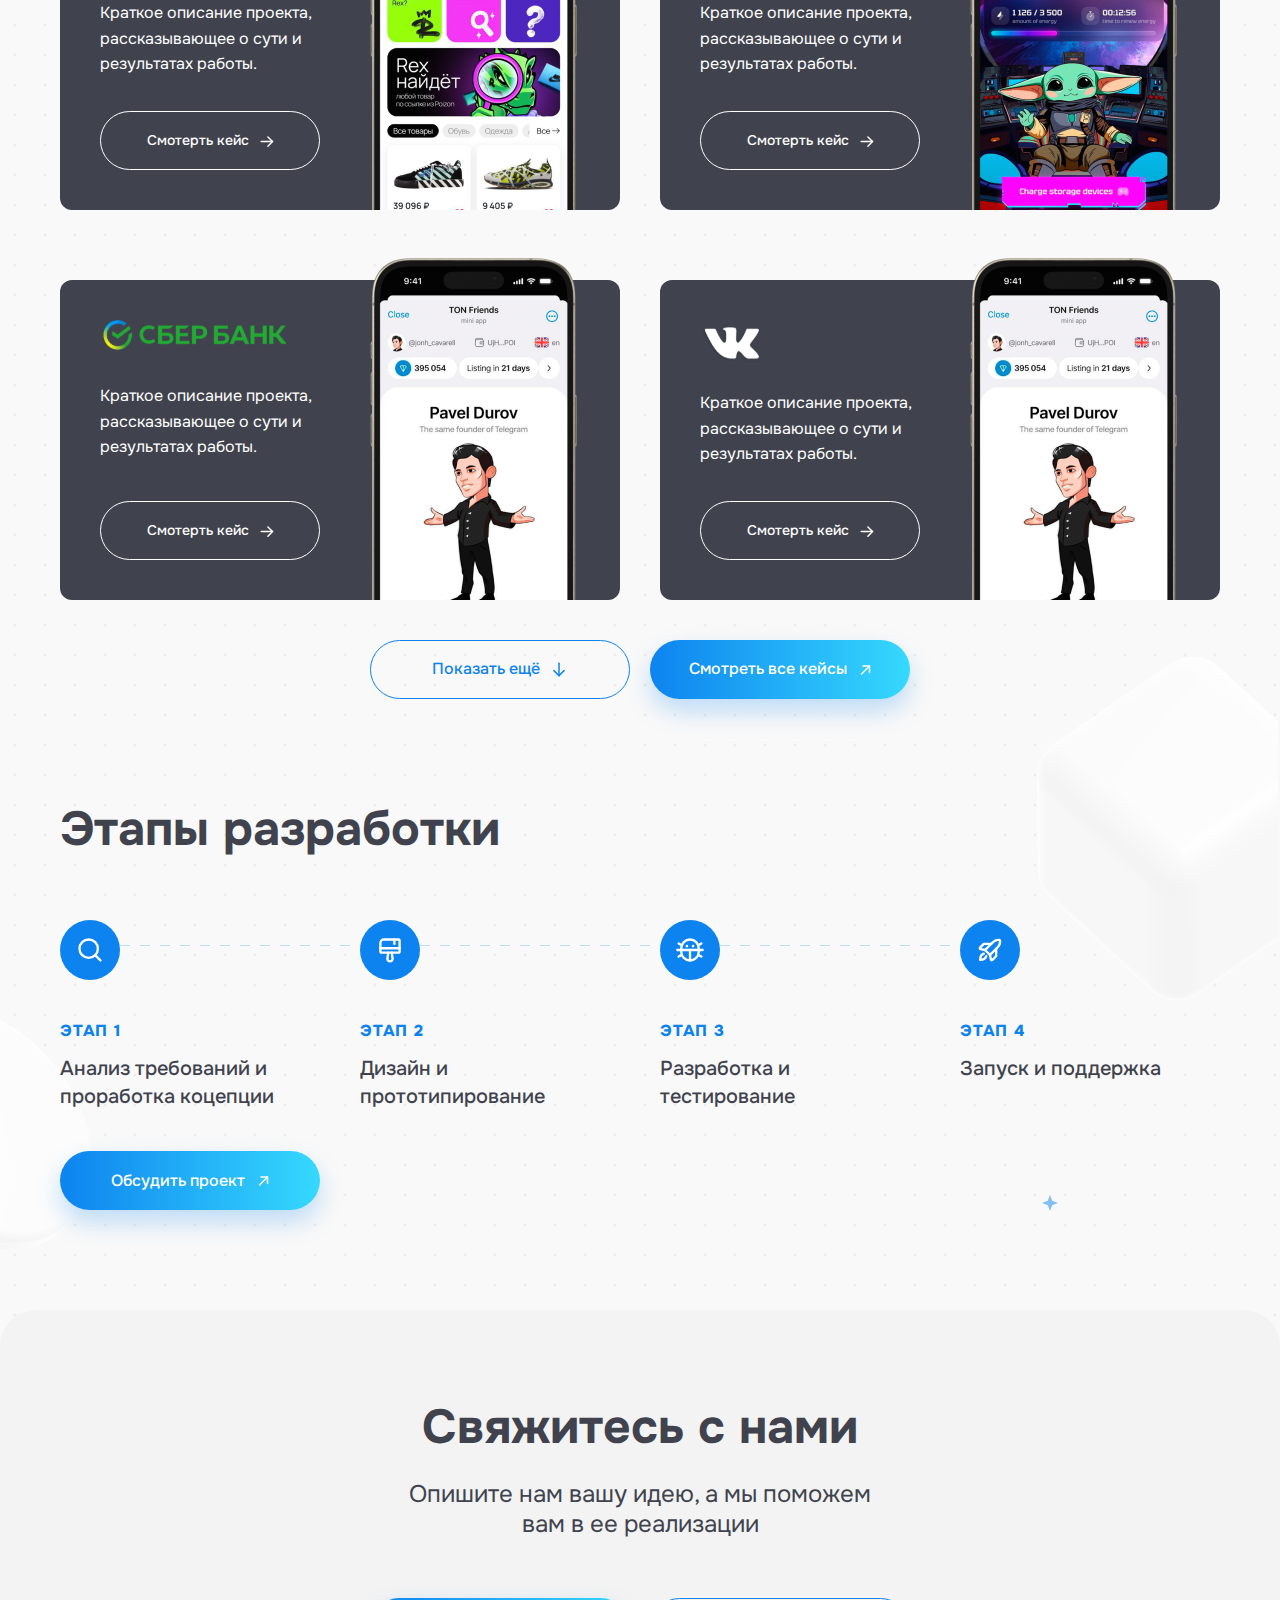
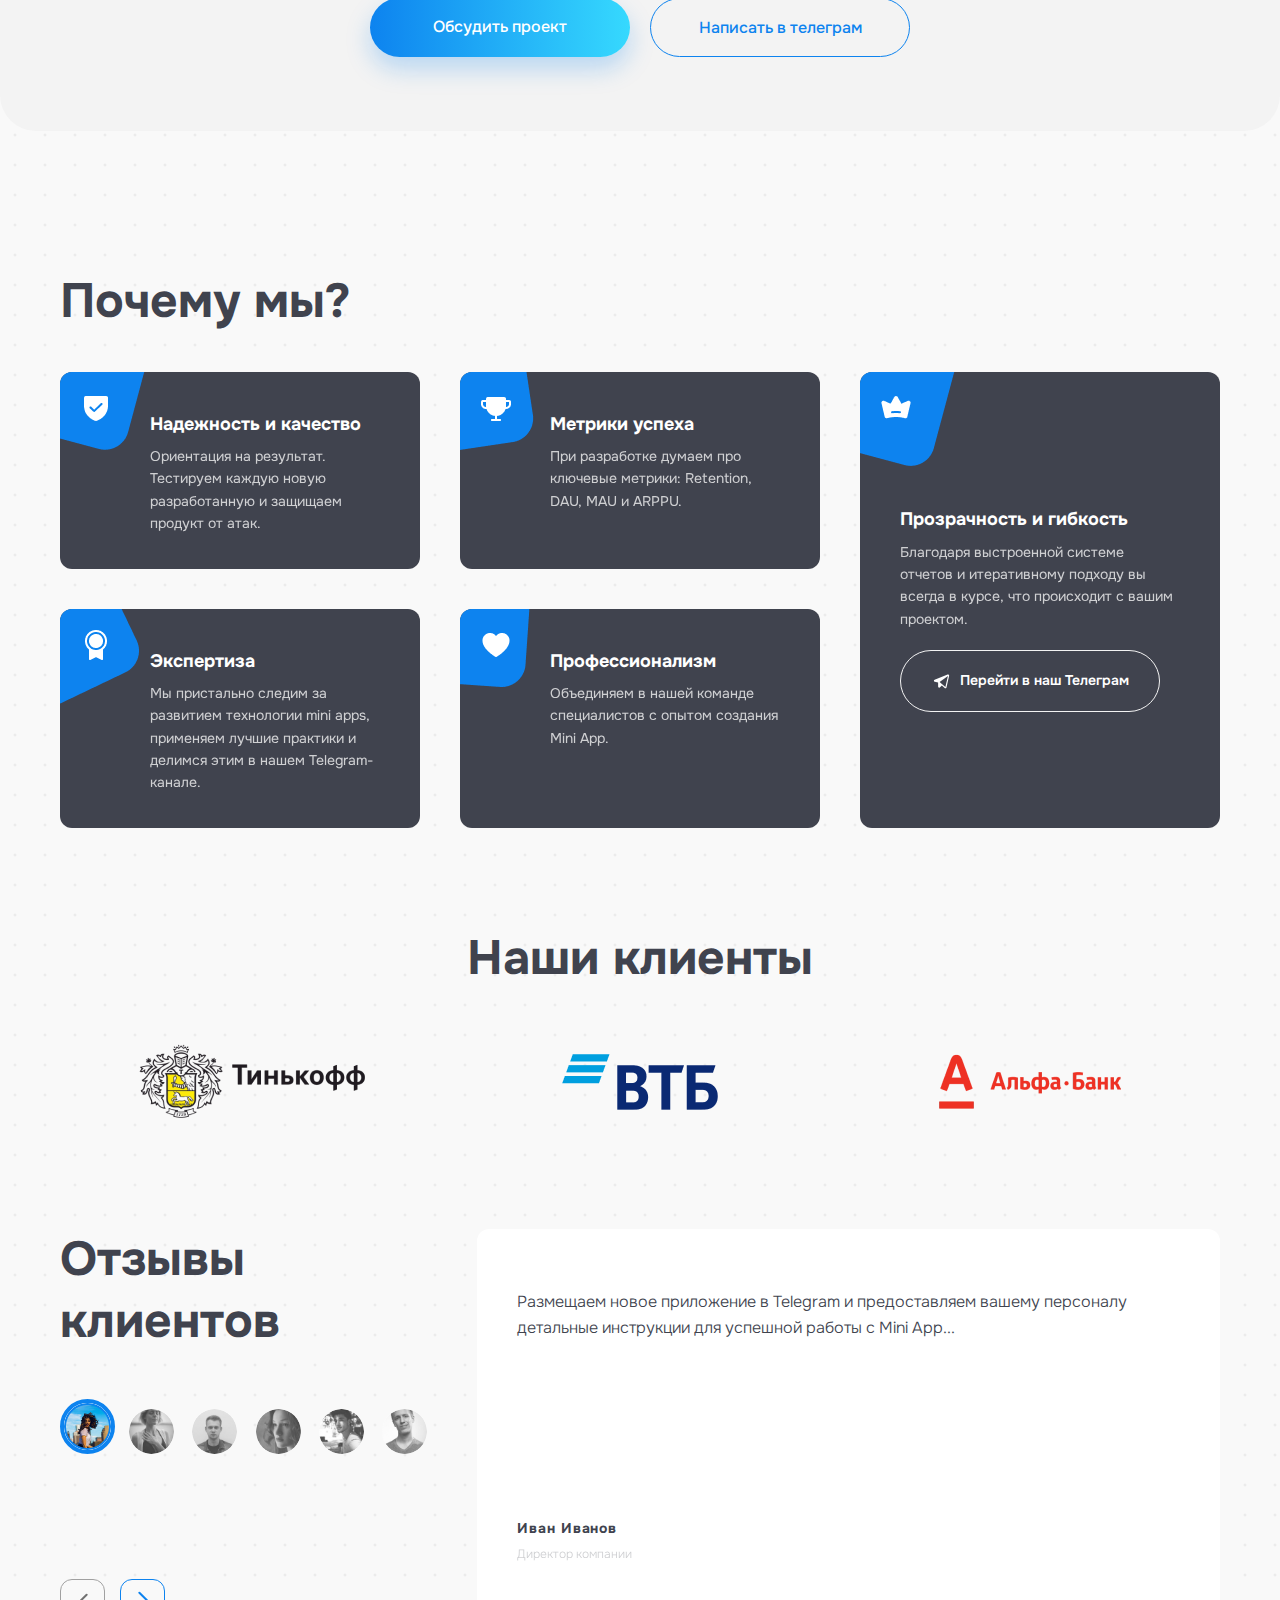
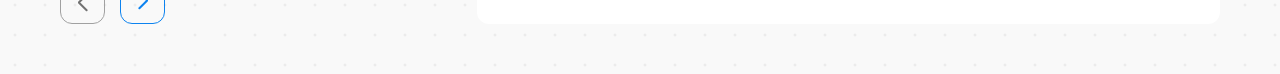
==== commit 7756329c: "Адаптив с отзывами на доработку" ====
--- a/index.html
+++ b/index.html
@@ -14,6 +14,7 @@
     <title>Solid.Apps</title>
 </head>
 <div class="overlay"></div>
+
 <body>
     <header class="header">
         <div class="header__container">
@@ -78,7 +79,7 @@
                             </div>
                         </div>
                     </div>
-                    
+
                 </div>
             </div>
         </section>
@@ -115,9 +116,9 @@
                         <p class="telegram-app__advantages-item-text">Кроссплатформенность</p>
                     </div>
                 </div>
-            </div>            
-        </section>
-      
+            </div>
+        </section>
+
         <section class="advantages">
             <div class="container">
                 <h2 class="advantages__title">Преимущества разработки <br> <span>Telegram Mini Apps</span></h2>
@@ -158,7 +159,7 @@
                 </div>
             </div>
         </section>
-         
+
         <section class="applications">
             <div class="container">
                 <h2 class="applications__title">Сферы применения</h2>
@@ -192,7 +193,7 @@
                 </div>
             </div>
         </section>
-      
+
         <section class="ideas">
             <div class="ideas__backgound">
                 <div class="container">
@@ -212,9 +213,9 @@
                         <img class="ideas__img" src="./assets/img/Light Bulb.K01.2k 1.png" alt="">
                     </div>
                 </div>
-            </div>        
-        </section>
-           
+            </div>
+        </section>
+
         <section class="works">
             <div class="container">
                 <h2 class="works__title">Наши работы</h2>
@@ -265,7 +266,7 @@
                 </div>
             </div>
         </section>
-         <!--
+
         <section class="stages">
             <div class="container">
                 <h2 class="stages__title">Этапы разработки</h2>
@@ -274,37 +275,46 @@
                         <div class="stages__icon">
                             <img src="./assets/img/MagnifyingGlass.svg" alt="Иконка этапа 1">
                         </div>
-                        <h3 class="stages__step">Этап 1</h3>
-                        <p class="stages__description">Анализ требований
-                            и проработка коцепции</p>
+                        <div class="stages__item-content">
+                            <h3 class="stages__step">Этап 1</h3>
+                            <p class="stages__description">Анализ требований
+                                и проработка коцепции</p>
+                        </div>
                     </div>
                     <div class="stages__item">
                         <div class="stages__icon">
                             <img src="./assets/img/PaintBrushBroad.svg" alt="Иконка этапа 2">
                         </div>
-                        <h3 class="stages__step">Этап 2</h3>
-                        <p class="stages__description">Дизайн
-                            и прототипирование</p>
+                        <div class="stages__item-content">
+                            <h3 class="stages__step">Этап 2</h3>
+                            <p class="stages__description">Дизайн
+                                и прототипирование</p>
+                        </div>
                     </div>
                     <div class="stages__item">
                         <div class="stages__icon">
                             <img src="./assets/img/Bug.svg" alt="Иконка этапа 3">
                         </div>
-                        <h3 class="stages__step">Этап 3</h3>
-                        <p class="stages__description">Разработка
-                            и тестирование</p>
+                        <div class="stages__item-content">
+                            <h3 class="stages__step">Этап 3</h3>
+                            <p class="stages__description">Разработка
+                                и тестирование</p>
+                        </div>
                     </div>
                     <div class="stages__item">
                         <div class="stages__icon">
                             <img src="./assets/img/RocketLaunch.svg" alt="Иконка этапа 4">
                         </div>
-                        <h3 class="stages__step">Этап 4</h3>
-                        <p class="stages__description">Запуск и поддержка</p>
-                    </div>
-                </div>
-                <button class="btn stages__btn">Обсудить кейсы</button>
-            </div>
-        </section>
+                        <div class="stages__item-content">
+                            <h3 class="stages__step">Этап 4</h3>
+                            <p class="stages__description">Запуск и поддержка</p>
+                        </div>
+                    </div>
+                </div>
+                <button class="btn stages__btn">Обсудить проект</button>
+            </div>
+        </section>
+        
         <section class="contact-us">
             <div class="contact-us__background">
                 <div class="container">
@@ -324,6 +334,7 @@
                 </div>
             </div>
         </section>
+       
         <section class="why-us">
             <div class="container">
                 <h2 class="why-us__title">Почему мы?</h2>
@@ -378,7 +389,7 @@
                     </div>
                 </div>
             </div>
-        </section>
+        </section>  
         <section class="clients">
             <div class="container">
                 <h2 class="clients__title">Наши клиенты</h2>
@@ -401,6 +412,7 @@
                 </div>
             </div>
         </section>
+             
         <section class="testimonials">
             <div class="container">
                 <div class="testimonials__row">
@@ -521,7 +533,7 @@
             </div>
 
         </section>
-
+  <!--
         <section class="company-processes">
             <div class="container">
                 <h2 class="company-processes__title">Познакомимся поближе</h2>
--- a/assets/css/style.css
+++ b/assets/css/style.css
@@ -514,6 +514,7 @@
 
 .applications__item-icon {
     padding: 13px;
+    margin-bottom: 10px;
     width: 50px;
     height: 50px;
     border-radius: 12px;
@@ -565,6 +566,7 @@
     max-width: 1360px;
     margin: 0 auto;
     border-radius: 36px;
+    
 }
 
 .ideas__actions {
@@ -843,12 +845,7 @@
     padding: 50px 0px;
 }
 
-.contact-us__background {
-    background-color: #F3F3F3;
-    padding: 74px 0px;
-    max-width: 1350px;
-    width: 100%;
-}
+
 
 .contact-us__background {
     background-color: #F3F3F3;
@@ -920,8 +917,6 @@
 }
 
 .why-us__icon {
-    width: 40px;
-    height: 40px;
     position: absolute;
     top: 0;
     left: 0;
@@ -1001,6 +996,7 @@
 .testimonials {
     text-align: center;
     padding: 50px 0px;
+    position: relative;
 }
 
 .testimonials__title {
@@ -1022,20 +1018,18 @@
 .testimonials__avatars {
     display: flex;
     justify-content: center;
-    align-items: center;
+    align-items: baseline;
     gap: 10px;
     margin-bottom: 20px;
-
+    overflow-y: scroll;
+    height: 65px;
 }
 
 .testimonials__avatar {
     max-width: 55px;
     width: 100%;
     height: 55px;
-    overflow: hidden;
-    margin: auto;
-    display: flex;
-    align-items: center;
+   
 }
 
 .testimonials__slider {
--- a/assets/css/media-style.css
+++ b/assets/css/media-style.css
@@ -90,6 +90,9 @@
         padding-right: clamp(0rem, -27.5rem + 40vw, 2.5rem);
        
     }
+    .why-us__list {       
+        gap: 20px;
+    }
 }
 @media screen and (max-width: 1024px) {
     .works__image {
@@ -138,6 +141,23 @@
         width: 386px;
         right: -7%;
     }
+    .ideas {       
+        overflow: hidden;
+    }
+    .why-us__item--large {
+        grid-column: 1 / span 2; /* Растягиваем элемент на две колонки */
+        grid-row: 3; /* Размещаем элемент на последней строке */
+    }
+    .why-us__list {
+        gap: 20px;
+        grid-template-columns: 1fr 1fr;
+    }
+    .why-us__item {
+     max-width: none;
+    }
+    .why-us__item--large >.why-us__item-content {
+        padding-left: 90px;
+    }
 }
 @media screen and (max-width: 850px) { 
     .ideas__img {
@@ -146,6 +166,32 @@
     }
     .applications__list {       
         grid-template-columns: 1fr 1fr;        
+    }
+    .testimonials__row {
+        grid-template-columns: 1fr;
+        gap: 45px;
+    }
+    .testimonials__slider {
+        position:unset; 
+    }
+    .testimonials__slider-actions {
+        position: absolute;
+        bottom: 0px;
+    }
+    .testimonials {
+        text-align: center;
+        padding-top: 50px;
+        padding-bottom: 70px;
+        position: relative;
+    }
+    .testimonials__avatar img {
+        width: 65px;
+        height: 65px;     
+    }
+    .testimonials__avatar.active img {
+        width: 85px;
+        height: 85px;
+       
     }
 }
 @media screen and (max-width: 768px) {
@@ -227,7 +273,72 @@
     text-align: start;
     margin: 0px;
 }
-}
+.stages__list {
+    margin-top: 40px;
+    flex-direction: column;
+}
+.stages::before, .stages__list::after, .stages::after {    
+    display: none;
+
+}
+.stages__item:not(:last-child)::after {
+    top: 0px;
+    left: 30px;
+    transform: translateX(-50%);
+    width: 1px;
+    height: calc(100% + 80px);
+    background-image: repeating-linear-gradient(
+        to bottom,
+        rgba(13, 131, 239, 0.25) 0,
+        rgba(13, 131, 239, 0.25) 10px,
+        transparent 10px,
+        transparent 20px
+    );
+}
+.stages__item {
+    display: flex;
+    align-items: flex-start;
+    gap: 20px;
+}
+.stages__step {
+margin-top: 0px;
+}
+.contact-us {
+    padding: 50px 30px;
+}
+.contact-us__btn, .contact-us__link {
+    max-width: 240px;
+    font-size: 14px;
+    line-height: 17.85px;
+    padding: 20px 15px;
+    width: 100%;
+}
+.contact-us__desc {
+    font-size: 18px;
+    line-height: 22.95px;
+}
+.contact-us__title {
+    margin-top: 0px;
+    margin-bottom: 10px;
+}
+.contact-us__actions {
+    margin-top: 30px;  
+}
+.contact-us__background {   
+    padding: 50px 0px;    
+}
+.contact-us__actions {
+    margin-top: 30px;
+    flex-direction: column;
+}
+.why-us__item-content {
+    padding-left: 80px;    
+    padding-right: 30px;
+    
+}
+
+}
+
 
 @media screen and (max-width: 639px) {
     h2 {
@@ -252,7 +363,7 @@
     .hero__subtitle {
         margin-bottom: 20px;
     }
-    .hero__btn, .stages__btn, .contact-form__submit {
+    .hero__btn, .contact-form__submit {
         position: relative;
         display: flex;
         justify-content: center;
@@ -288,7 +399,7 @@
         flex-direction: row;
     }
     .works__item-content {
-        padding: 16px 0px;
+        padding: 20px 0px;
         align-items: flex-start;
     }
     .works__description {
@@ -317,6 +428,46 @@
     .works__icon {
         max-width: 60px;
     }
+    .stages__description {
+        font-size: 16px;       
+        line-height: 20px;       
+    }
+
+    .contact-us__desc {
+        font-size: 16px;
+        line-height: 22.95px;
+    }
+    .contact-us__actions {
+        margin-top: 20px;
+        flex-direction: column;
+    }
+    .contact-us__background {
+        padding: 40px 0px;
+    }
+    .why-us__list {
+        display: grid;
+        grid-template-columns: 1fr;        
+    }
+    .why-us__item {
+        grid-column: 1; /* Все элементы будут в одной колонке */
+    }
+    
+    /* Перемещаем большой элемент в самый конец */
+    .why-us__item--large {
+        grid-column: 1;
+        grid-row: 5; /* Размещает элемент в последнем ряду */
+        width: 100%; /* На всю ширину */
+    }
+    .why-us__title {
+        margin-top: 0px;
+    }
+    .why-us {
+        padding-top: 0px;
+    }
+    .clients__slider {
+        margin-top: 20px;
+        overflow: hidden;
+    }
 }
 
 @media screen and (max-width: 540px) {
@@ -334,4 +485,24 @@
 .applications__item:nth-child(even) {
     margin-top: 0px;
 }
+.stages__btn {
+    margin: 0 auto;
+}
+.stages__list::before {
+    display: none;
+}
+.why-us__item-content {
+    padding-top: 80px;
+    padding-left: 30px;
+    padding-right: 20px;
+}
+.why-us__item--large  >.why-us__item-content{
+    padding-top: 90px;
+    padding-left: 30px;
+    padding-right: 20px;
+}
+.why-us__link {
+    width: 100%;
+    font-size: 14px;
+}
 }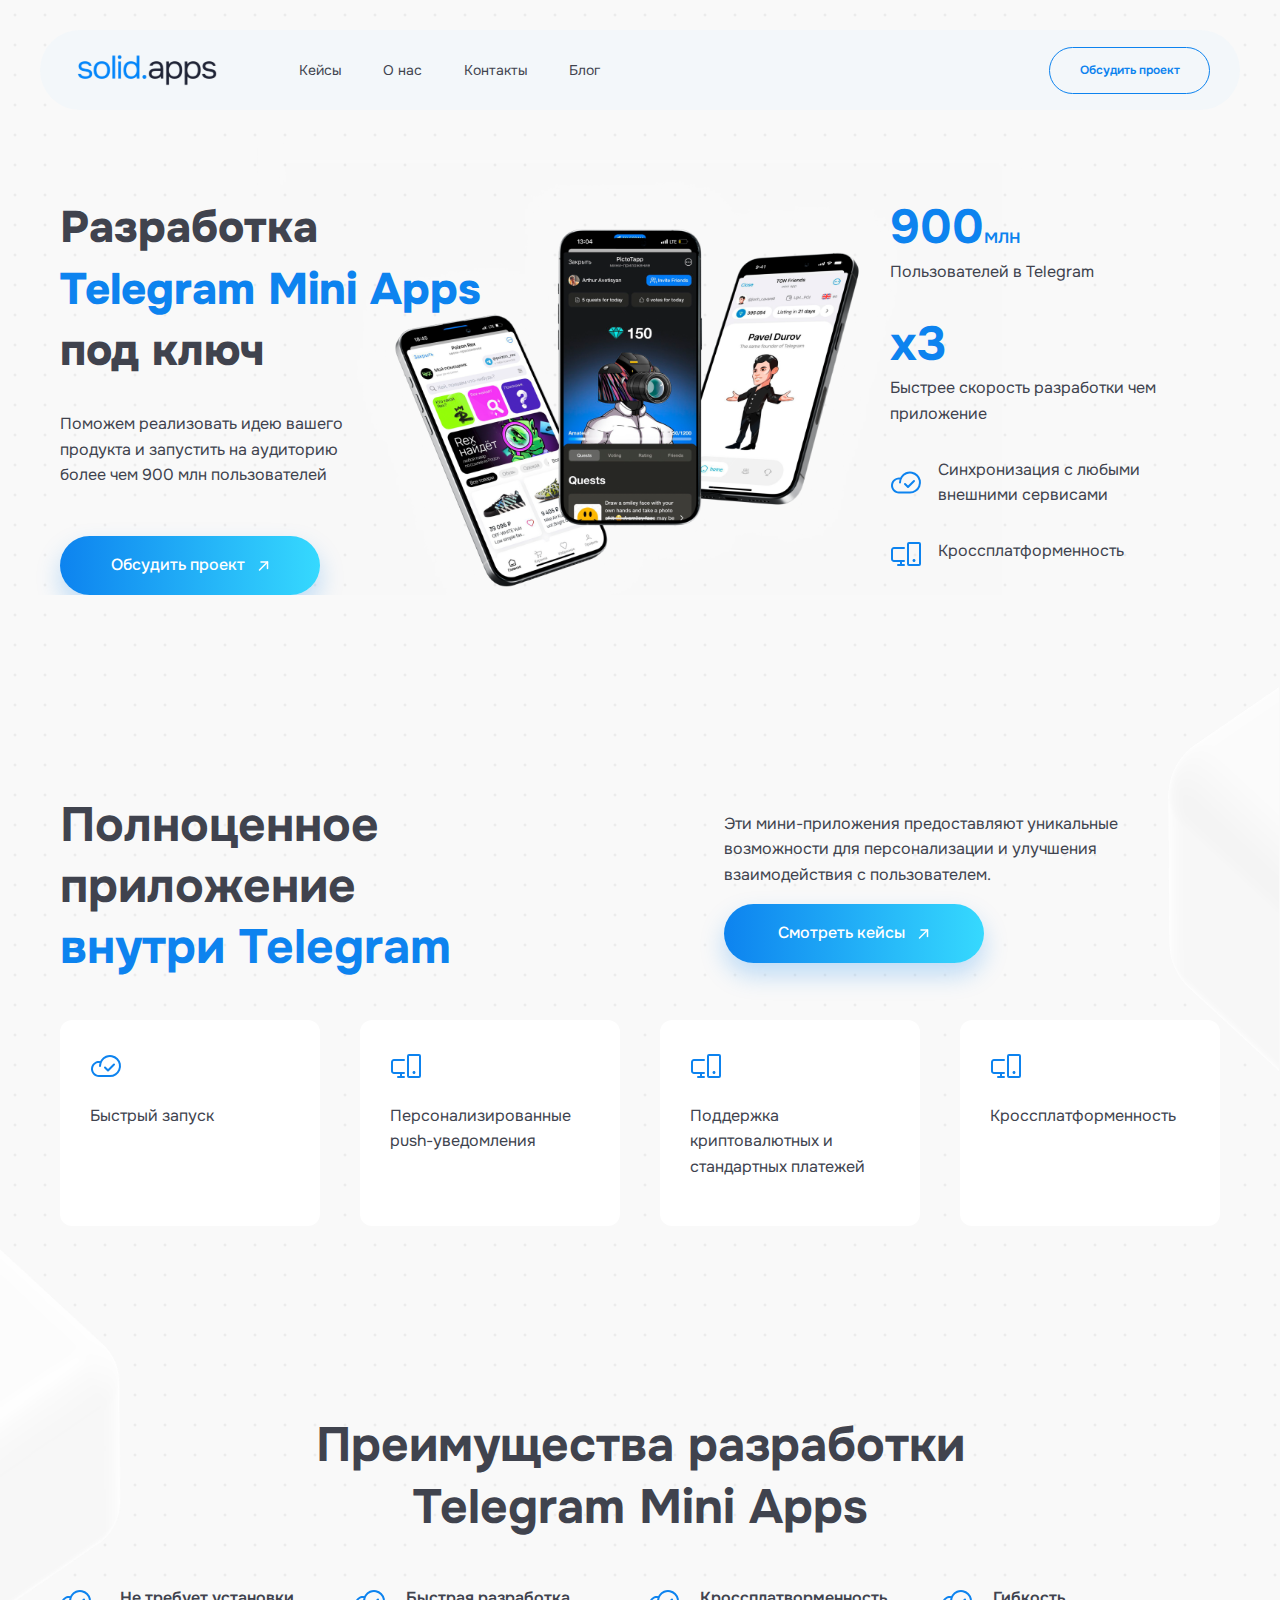
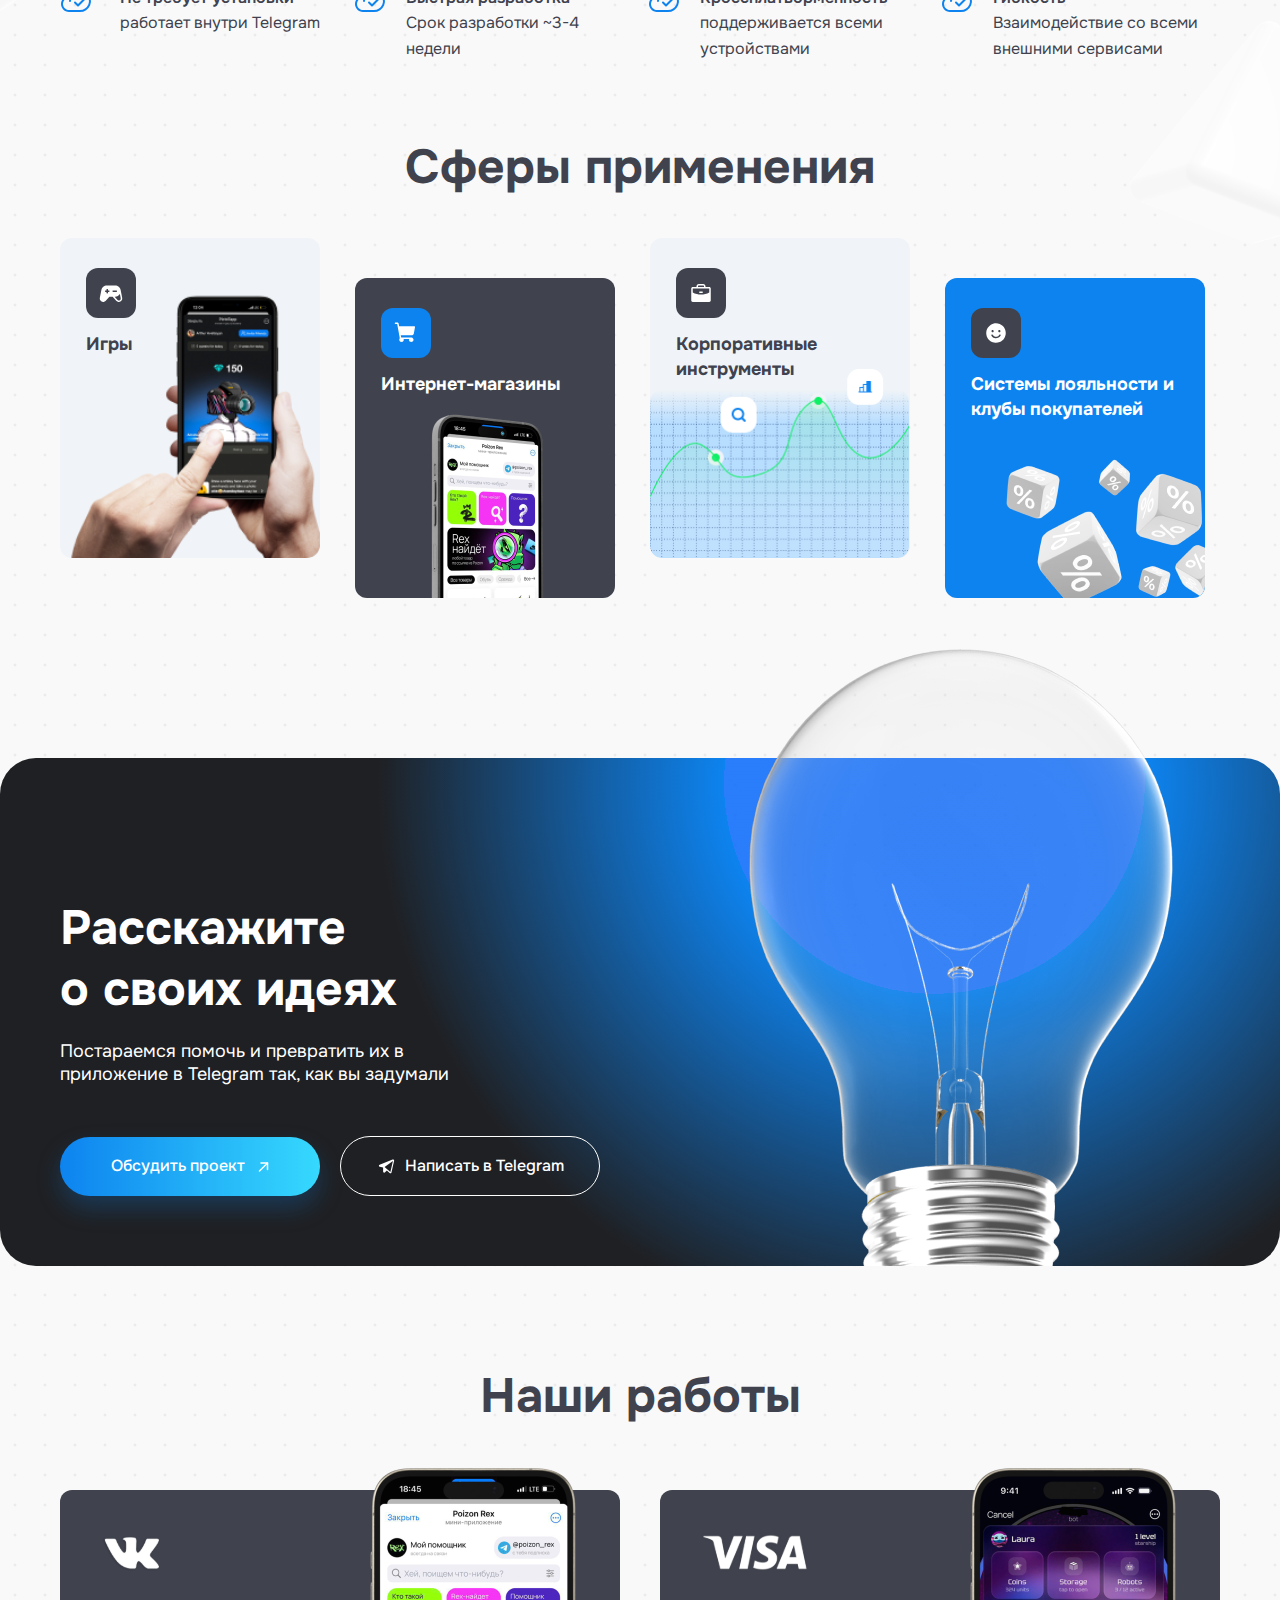
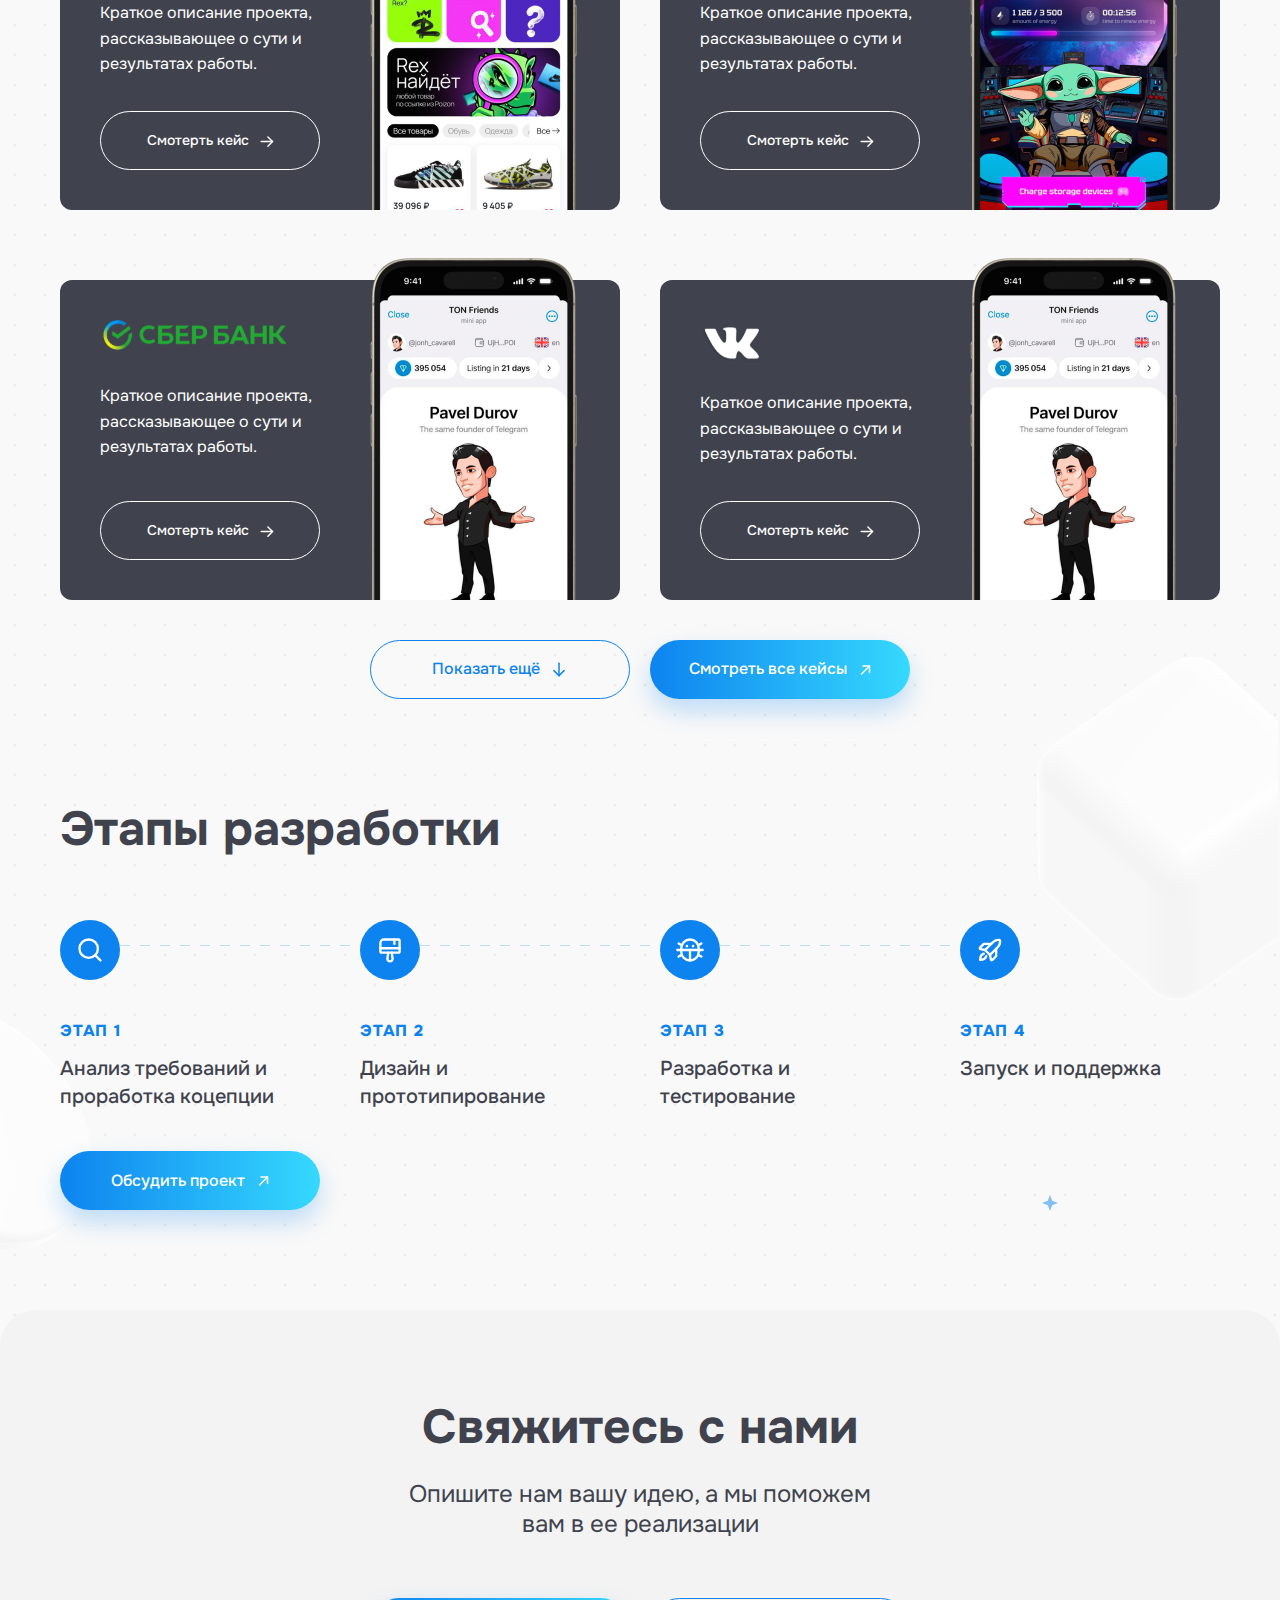
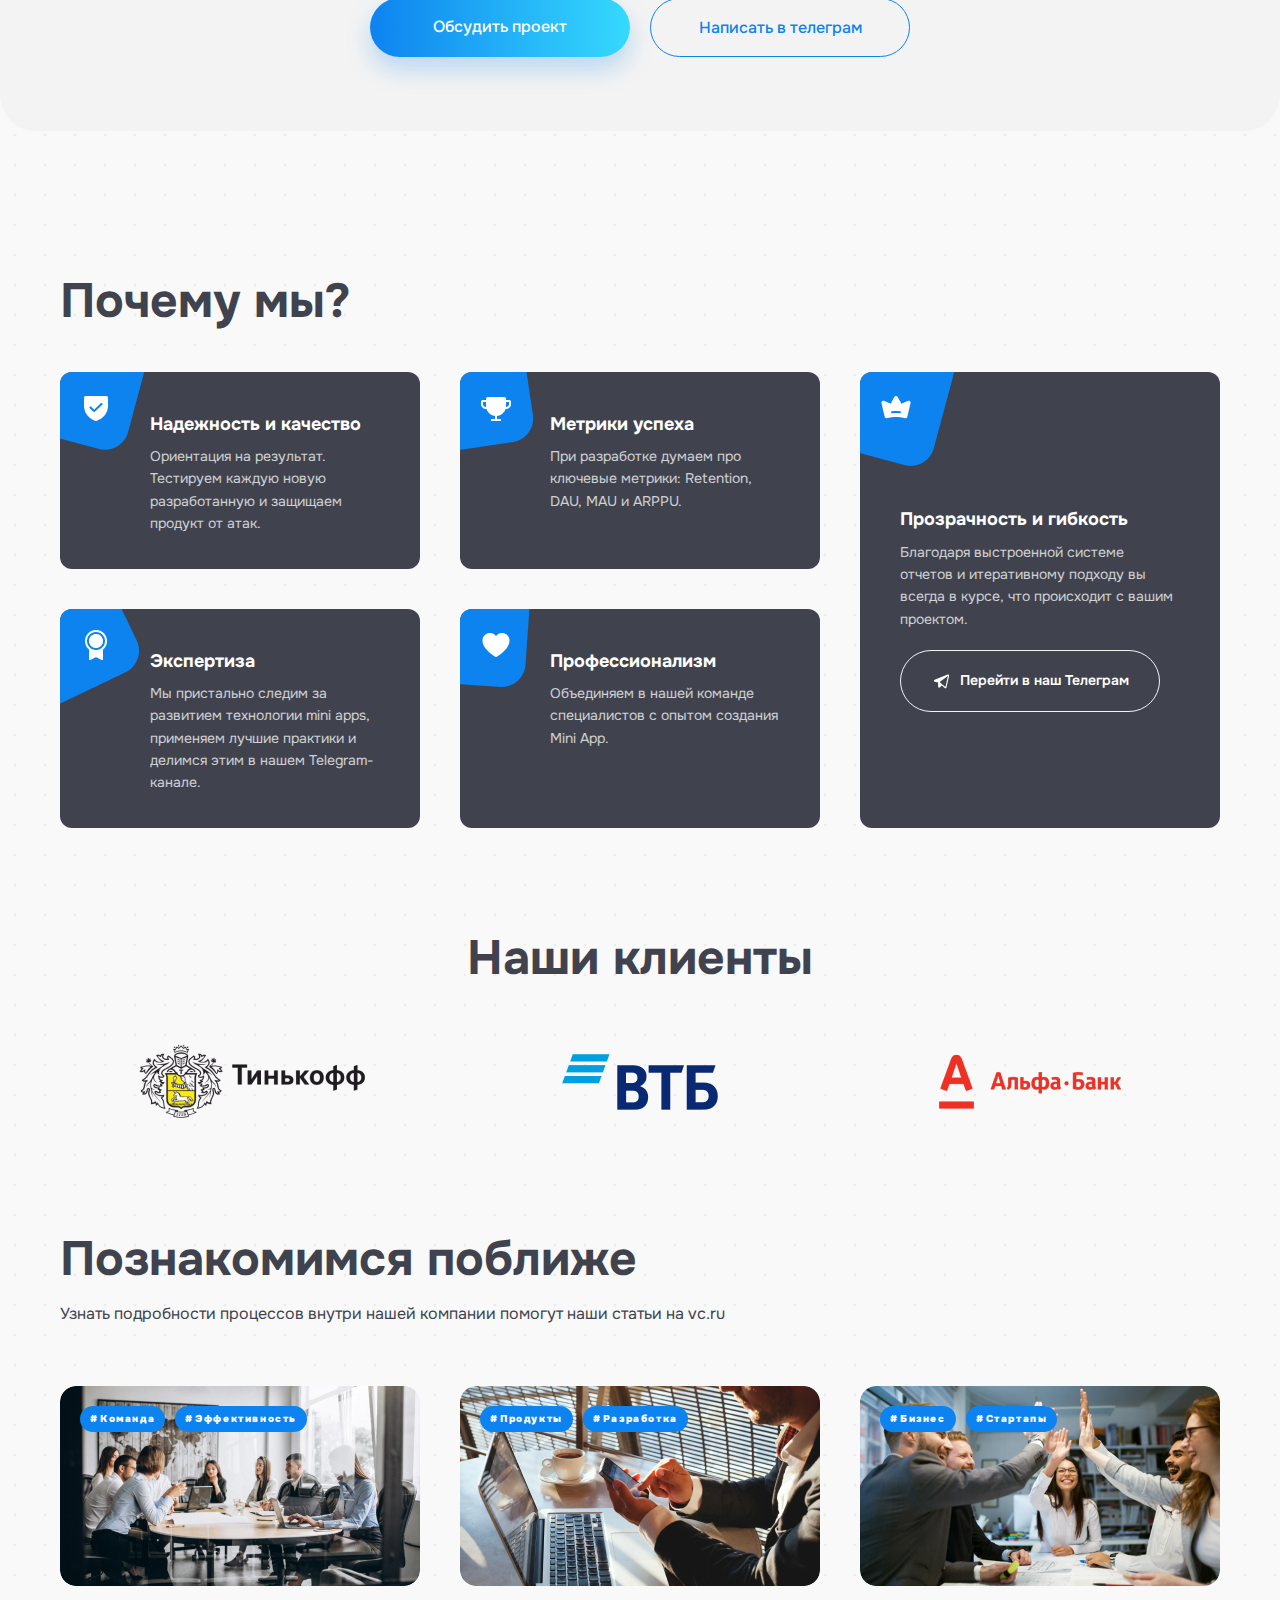
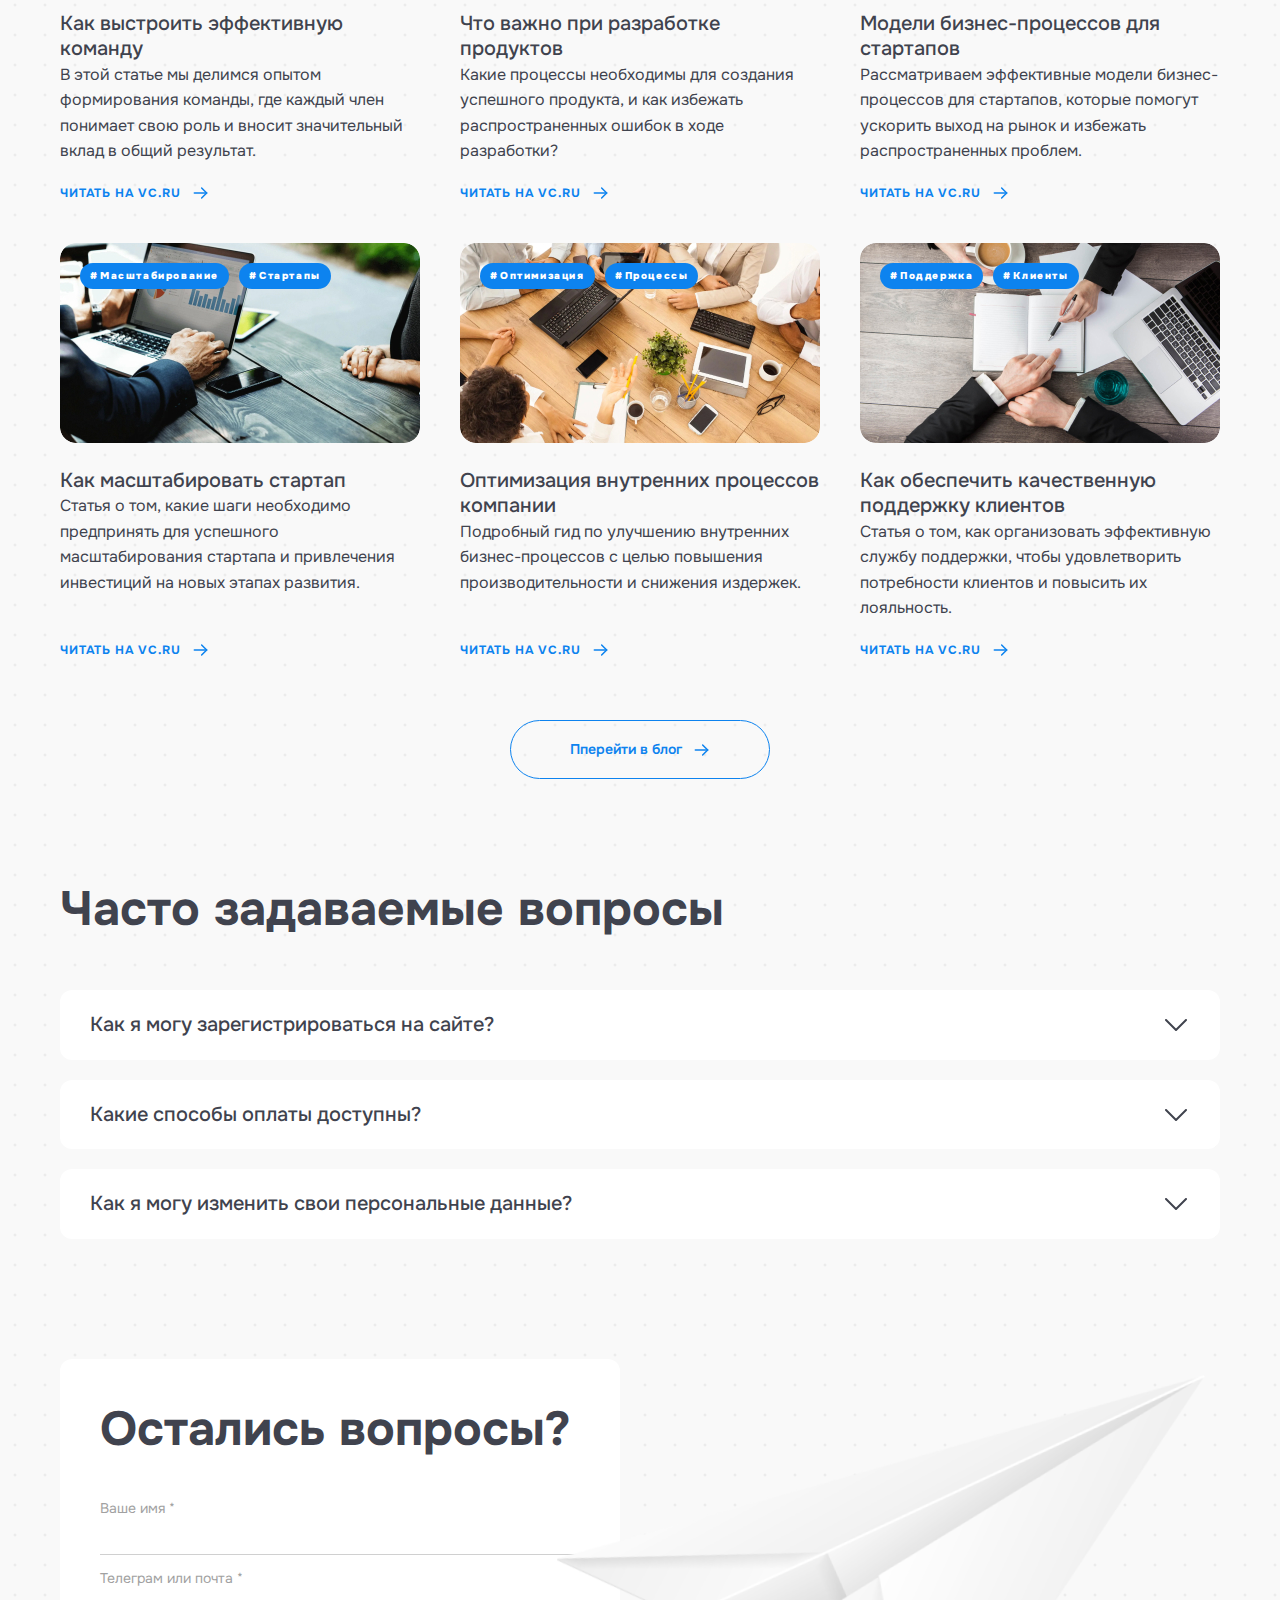
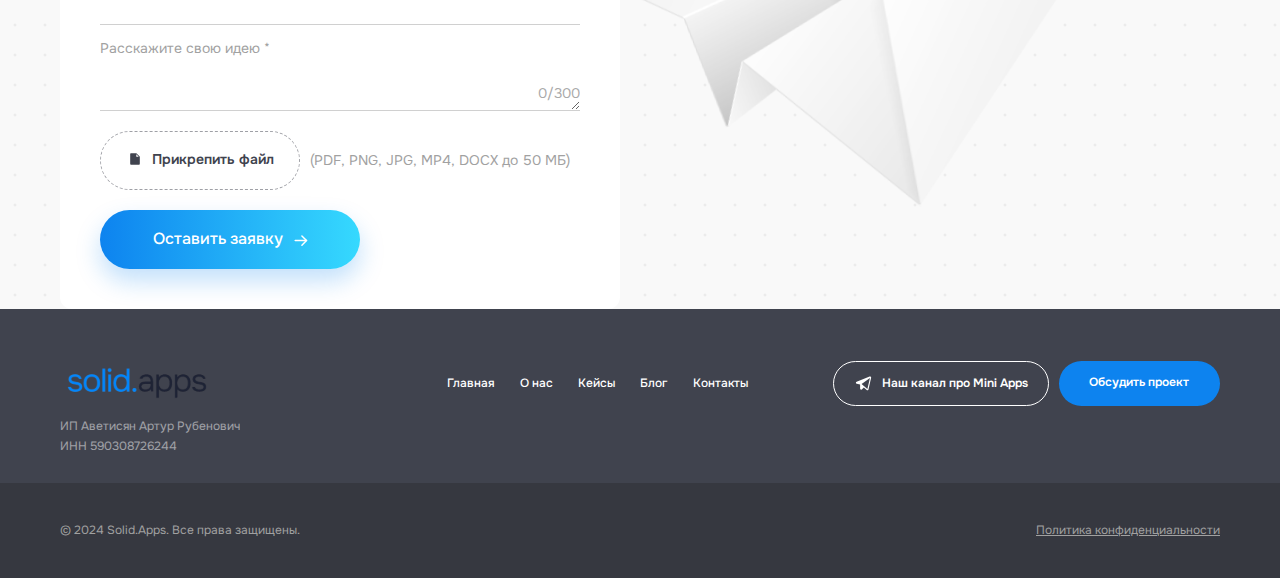
==== commit 3c61ce64: "Адаптив готов кроме отзывов и мелкие баги остались, добить завтра" ====
--- a/index.html
+++ b/index.html
@@ -412,7 +412,7 @@
                 </div>
             </div>
         </section>
-             
+      <!--         
         <section class="testimonials">
             <div class="container">
                 <div class="testimonials__row">
@@ -533,7 +533,8 @@
             </div>
 
         </section>
-  <!--
+        -->
+
         <section class="company-processes">
             <div class="container">
                 <h2 class="company-processes__title">Познакомимся поближе</h2>
@@ -696,6 +697,7 @@
                 </div>
             </div>
         </section>
+      
         <section class="contact-form">
             <div class="container">
                 <div class="contact-form__flex">
@@ -739,13 +741,14 @@
                 </div>
             </div>
         </section>
+            
     </main>
 
     <footer class="footer">
         <div class="footer__container container">
             <div class="footer__top">
-                <div class="footer__row">
-                    <a href="#">
+                <div class="footer__row">                    
+                    <a class="footer__logo-link" href="#">
                         <img class="footer__logo" src="./assets/img/logo.svg" alt="Logo">
                     </a>
                     <nav class="footer__nav">
@@ -787,7 +790,7 @@
                 </div>
             </div>
         </div>
-    </footer> -->
+    </footer>
 
 </body>
 
--- a/assets/css/style.css
+++ b/assets/css/style.css
@@ -1183,6 +1183,8 @@
 
 .company-processes__card-image {
     border-radius: 16px;
+    width: 100%;
+    height: auto;
 }
 
 
@@ -1298,6 +1300,7 @@
     line-height: 25.5px;
     text-align: left;
     margin: 0px;
+    padding-right: 32px;
 }
 
 .faq__question::after {
@@ -1412,7 +1415,7 @@
     justify-content: space-between;
     align-items: center;
     margin: 20px 0px;
-
+    gap: 10px;
 }
 
 .contact-form__file-button {
@@ -1443,7 +1446,8 @@
 }
 
 .contact-form__flex {
-    display: flex;
+    display: grid;
+    grid-template-columns: 1fr 1fr;
     position: relative;
 }
 
@@ -1478,14 +1482,15 @@
 }
 
 .footer__row {
-    display: flex;
-    justify-content: space-between;
+    display: grid;
+    grid-template-columns: repeat(3, 1fr);
     align-items: center;
 }
 
 .footer__nav-list {
     list-style: none;
     padding: 0;
+    gap: 10px;
     margin: 0;
     display: flex;
     justify-content: space-between;
--- a/assets/css/media-style.css
+++ b/assets/css/media-style.css
@@ -16,7 +16,7 @@
     /* Базовые стили для меню и навигации */
     .header__nav {
         justify-content: flex-start;
-        position: absolute;
+        position: fixed;
         right: 0;
         top: 0;
         background-color: #FBFBFB;
@@ -41,10 +41,16 @@
         padding: 20px;
         margin: 0;
     }
-
+    .header__link {
+        font-size: 20px;
+        
+    }
     .header__menu.active {
         display: flex;
         align-items: flex-start;
+        padding-left: 40px;
+        gap: 20px;
+        justify-content: flex-start;
     }
 
     /* Стили для логотипа и кнопки в мобильном меню */
@@ -52,12 +58,20 @@
     .header__nav .header__button {
         margin-bottom: 20px;
     }
+
     .hero__row {
         margin-top: clamp(3.75rem, 1.438rem + 11.56vw, 6.063rem);
     }
 }
 
-@media screen  and (max-width: 1200px) {
+@media screen and (max-width: 1400px) {
+    .contact-form__image {
+        max-width: 676px;
+        right: 0px;
+    }
+}
+
+@media screen and (max-width: 1200px) {
     .hero__title {
         font-size: clamp(2.625rem, 2.211rem + 1.03vw, 3rem);
         font-weight: 800;
@@ -65,9 +79,11 @@
 
 
     }
+
     .hero__stats-item {
         font-size: clamp(2.375rem, 1.685rem + 1.72vw, 3rem);
     }
+
     .hero__column:first-child {
         max-width: 420px;
     }
@@ -83,124 +99,222 @@
     .hero__column {
         max-width: clamp(12.5rem, 3.534rem + 22.41vw, 20.625rem);
     }
+
     .works__item {
         max-width: max-content;
-        
+
         padding-left: clamp(0.938rem, -11.438rem + 18vw, 2.063rem);
         padding-right: clamp(0rem, -27.5rem + 40vw, 2.5rem);
-       
-    }
-    .why-us__list {       
+
+    }
+
+    .why-us__list {
         gap: 20px;
     }
+
+    .contact-form__image {
+        background-size: contain;
+        position: relative;
+        top: 3%;
+        width: 100%;
+    }
+
+    .contact-form__label[for="file"] {
+        font-size: 12px;
+    }
 }
+
 @media screen and (max-width: 1024px) {
     .works__image {
         height: 250px;
         margin-top: 0px;
         margin-bottom: 0px;
     }
+
     .works__description {
         margin-bottom: 15px;
         font-size: 14px;
         text-align: center;
     }
+
     .works__item {
         align-items: center;
         flex-direction: column;
         padding-right: 20px;
     }
+
     .works__item-content {
-        padding: 16px 0px;    
+        padding: 16px 0px;
         align-items: center;
     }
+
     .telegram-app__advantage-list {
-       
+
         grid-template-columns: 1fr 1fr;
-        
+
         margin-top: 42px;
     }
+
     .hero__row {
         flex-direction: column;
         gap: 34px;
     }
+
     .hero__background-image {
         top: 25%;
-        left: 75%;     
-       
-    }
+        left: 75%;
+
+    }
+
     .hero__column:not(:first-child) {
         max-width: max-content;
         display: grid;
         grid-template-columns: 1fr 1fr;
     }
-    .advantages__list {        
-        grid-template-columns: 1fr 1fr;        
-    }
+
+    .advantages__list {
+        grid-template-columns: 1fr 1fr;
+    }
+
     .ideas__img {
         width: 386px;
         right: -7%;
     }
-    .ideas {       
+
+    .ideas {
         overflow: hidden;
     }
+
     .why-us__item--large {
-        grid-column: 1 / span 2; /* Растягиваем элемент на две колонки */
-        grid-row: 3; /* Размещаем элемент на последней строке */
-    }
+        grid-column: 1 / span 2;
+        /* Растягиваем элемент на две колонки */
+        grid-row: 3;
+        /* Размещаем элемент на последней строке */
+    }
+
     .why-us__list {
         gap: 20px;
         grid-template-columns: 1fr 1fr;
     }
+
     .why-us__item {
-     max-width: none;
-    }
-    .why-us__item--large >.why-us__item-content {
+        max-width: none;
+    }
+
+    .why-us__item--large>.why-us__item-content {
         padding-left: 90px;
     }
+
+    .company-processes__cards {
+        gap: 20px;
+    }
+
+    .company-processes__card-tags {
+        margin-top: 10px;
+        margin-left: 10px;
+    }
+
+    .contact-form__image {
+        align-self: self-end;
+    }
+
+    .contact-form__flex {
+        grid-template-columns: 1.4fr 1fr;
+    }
+    .footer__row {        
+        grid-template-columns: 1fr 1fr;
+        grid-template-rows: 1fr 1fr;        
+    }
+    .footer__nav {
+        grid-row: 2 / 3;
+    }
+    .footer__actions {
+        flex-direction: column;
+        align-items: end;
+    }
+    .footer__actions-btn {
+        max-width: 224px;
+    }
 }
-@media screen and (max-width: 850px) { 
+
+@media screen and (max-width: 850px) {
+    .contact-form__flex {
+        grid-template-columns: 1.8fr 1fr;
+    }
+
+    .company-processes__card {
+        gap: 10px;
+    }
+
+    .company-processes__card-title {
+        font-size: 16px;
+        line-height: 19.2px;
+    }
+
+    .company-processes__card-description {
+        font-size: 12px;
+        line-height: 19.2px;
+        margin-top: 10px;
+    }
+
     .ideas__img {
         width: 274px;
         right: -7%;
     }
-    .applications__list {       
-        grid-template-columns: 1fr 1fr;        
-    }
+
+    .applications__list {
+        grid-template-columns: 1fr 1fr;
+    }
+
     .testimonials__row {
         grid-template-columns: 1fr;
         gap: 45px;
     }
+
     .testimonials__slider {
-        position:unset; 
-    }
+        position: unset;
+    }
+
     .testimonials__slider-actions {
         position: absolute;
         bottom: 0px;
     }
+
     .testimonials {
         text-align: center;
         padding-top: 50px;
         padding-bottom: 70px;
         position: relative;
     }
+
     .testimonials__avatar img {
         width: 65px;
-        height: 65px;     
-    }
+        height: 65px;
+    }
+
     .testimonials__avatar.active img {
         width: 85px;
         height: 85px;
-       
-    }
+
+    }
+    
 }
+
 @media screen and (max-width: 768px) {
+
+    .company-processes__cards {
+        grid-template-columns: 1fr 1fr;
+        margin-top: 20px;
+        margin-bottom: 40px;
+    }
+
     .ideas__backgound {
         padding-top: 60px;
         padding-bottom: 70px;
         margin-left: 30px;
         margin-right: 30px;
     }
+
     .ideas__subtitle {
         font-size: 16px;
         font-weight: 400;
@@ -209,134 +323,186 @@
         margin-bottom: 40px;
         max-width: 270px;
     }
+
     .ideas__actions {
         align-items: flex-start;
         flex-direction: column;
         gap: 10px;
     }
+
     .hero__background-image {
         top: 25%;
         left: 88%;
-        z-index: -1;        
-    }
+        z-index: -1;
+    }
+
     .hero__title {
         margin-bottom: 10px;
         font-size: clamp(1.875rem, 1.125rem + 3.75vw, 2.625rem);
         line-height: clamp(2.391rem, 1.434rem + 4.78vw, 3.347rem);
     }
-    .hero__subtitle {      
+
+    .hero__subtitle {
         font-size: 14px;
         font-weight: 400;
-        line-height: 22.4px;    
+        line-height: 22.4px;
         margin-bottom: 30px;
     }
+
     .telegram-app__row {
         grid-template-columns: 1fr;
         justify-items: center;
     }
+
     .telegram-app__title {
-        
+
         text-align: center;
     }
+
     .telegram-app {
-     margin-top: 0px;
-    }
+        margin-top: 0px;
+    }
+
     .telegram-app__btn {
         margin: 0 auto;
         position: absolute;
-        bottom: 0; 
+        bottom: 0;
         left: 50%;
-        transform: translateX(-50%);       
-    }
-        .ideas__actions {
+        transform: translateX(-50%);
+    }
+
+    .ideas__actions {
         align-items: flex-start;
         flex-direction: column;
         gap: 10px;
     }
+
     .works__list {
-        margin-top: 20px;       
+        margin-top: 20px;
         grid-template-columns: 1fr 1fr;
         column-gap: 20px;
         row-gap: 20px;
     }
+
     .works__actions-btn {
         display: none;
     }
+
     .works__item {
-        display: none; /* Скрыть все элементы по умолчанию */
-    }
+        display: none;
+        /* Скрыть все элементы по умолчанию */
+    }
+
     .works__item:nth-child(1),
-.works__item:nth-child(2) {
-    display: flex; /* Показать только первые два элемента */
-}
-.works__title {
-    text-align: start;
-    margin: 0px;
-}
-.stages__list {
-    margin-top: 40px;
-    flex-direction: column;
-}
-.stages::before, .stages__list::after, .stages::after {    
-    display: none;
-
-}
-.stages__item:not(:last-child)::after {
-    top: 0px;
-    left: 30px;
-    transform: translateX(-50%);
-    width: 1px;
-    height: calc(100% + 80px);
-    background-image: repeating-linear-gradient(
-        to bottom,
-        rgba(13, 131, 239, 0.25) 0,
-        rgba(13, 131, 239, 0.25) 10px,
-        transparent 10px,
-        transparent 20px
-    );
-}
-.stages__item {
-    display: flex;
-    align-items: flex-start;
-    gap: 20px;
-}
-.stages__step {
-margin-top: 0px;
-}
-.contact-us {
-    padding: 50px 30px;
-}
-.contact-us__btn, .contact-us__link {
-    max-width: 240px;
-    font-size: 14px;
-    line-height: 17.85px;
-    padding: 20px 15px;
-    width: 100%;
-}
-.contact-us__desc {
-    font-size: 18px;
-    line-height: 22.95px;
-}
-.contact-us__title {
-    margin-top: 0px;
-    margin-bottom: 10px;
-}
-.contact-us__actions {
-    margin-top: 30px;  
-}
-.contact-us__background {   
-    padding: 50px 0px;    
-}
-.contact-us__actions {
-    margin-top: 30px;
-    flex-direction: column;
-}
-.why-us__item-content {
-    padding-left: 80px;    
-    padding-right: 30px;
-    
-}
-
+    .works__item:nth-child(2) {
+        display: flex;
+        /* Показать только первые два элемента */
+    }
+
+    .works__title {
+        text-align: start;
+        margin: 0px;
+    }
+
+    .stages__list {
+        margin-top: 40px;
+        flex-direction: column;
+    }
+
+    .stages::before,
+    .stages__list::after,
+    .stages::after {
+        display: none;
+
+    }
+
+    .stages__item:not(:last-child)::after {
+        top: 0px;
+        left: 30px;
+        transform: translateX(-50%);
+        width: 1px;
+        height: calc(100% + 80px);
+        background-image: repeating-linear-gradient(to bottom,
+                rgba(13, 131, 239, 0.25) 0,
+                rgba(13, 131, 239, 0.25) 10px,
+                transparent 10px,
+                transparent 20px);
+    }
+
+    .stages__item {
+        display: flex;
+        align-items: flex-start;
+        gap: 20px;
+    }
+
+    .stages__step {
+        margin-top: 0px;
+    }
+
+    .contact-us {
+        padding: 50px 30px;
+    }
+
+    .contact-us__btn,
+    .contact-us__link {
+        max-width: 240px;
+        font-size: 14px;
+        line-height: 17.85px;
+        padding: 20px 15px;
+        width: 100%;
+    }
+
+    .contact-us__desc {
+        font-size: 18px;
+        line-height: 22.95px;
+    }
+
+    .contact-us__title {
+        margin-top: 0px;
+        margin-bottom: 10px;
+    }
+
+    .contact-us__actions {
+        margin-top: 30px;
+    }
+
+    .contact-us__background {
+        padding: 50px 0px;
+    }
+
+    .contact-us__actions {
+        margin-top: 30px;
+        flex-direction: column;
+    }
+
+    .why-us__item-content {
+        padding-left: 80px;
+        padding-right: 30px;
+
+    }
+
+    .faq__question-title {
+        font-size: 16px;
+        line-height: 20.4px;
+
+    }
+
+    .faq__answer>p {
+        font-size: 14px;
+        margin-top: 30px;
+    }
+
+    .contact-form__image {
+        display: none;
+    }
+
+    .contact-form__flex {
+        grid-template-columns: 1fr;
+    }
+
+    .contact-form-wrap {
+        max-width: none;
+    }
 }
 
 
@@ -345,63 +511,79 @@
         font-size: clamp(1.75rem, 1.125rem + 3.13vw, 2.375rem);
         line-height: clamp(2.231rem, 1.431rem + 4vw, 3.031rem);
     }
-    .hero__background-image {       
+
+    .hero__background-image {
         top: auto;
         left: auto;
         transform: translate(-26%, -17%);
-        z-index: -1;        
-        min-width: 720px;        
-        position: relative;      
+        z-index: -1;
+        min-width: 720px;
+        position: relative;
         margin-bottom: -150px;
     }
+
     .hero__column:not(:first-child) {
-        grid-template-columns: 1fr;        
-    }
+        grid-template-columns: 1fr;
+    }
+
     .hero__stats {
         margin-bottom: 10px;
     }
+
     .hero__subtitle {
         margin-bottom: 20px;
     }
-    .hero__btn, .contact-form__submit {
+
+    .hero__btn {
         position: relative;
         display: flex;
         justify-content: center;
         align-items: center;
         max-width: none;
     }
+
     .telegram-app__advantage-list {
         grid-template-columns: 1fr;
         margin-top: 42px;
     }
-   .ideas__img {
+
+    .ideas__img {
         display: none;
     }
+
     .ideas__title {
         margin-bottom: 10px;
         margin-top: 0px;
     }
-    .ideas__link, .ideas__btn {
+
+    .ideas__link,
+    .ideas__btn {
         padding: 20px 10px;
         font-size: 14px;
     }
+
     .ideas__backgound {
         padding-top: 40px;
-        padding-bottom: 40px;  
-    }
+        padding-bottom: 40px;
+    }
+
     .works__list {
         margin-top: 20px;
         grid-template-columns: 1fr;
         gap: 20px;
     }
-    .works__item:nth-child(1), .works__item:nth-child(2) {
+
+    .works__item:nth-child(1),
+    .works__item:nth-child(2) {
         display: flex;
         flex-direction: row;
     }
+
     .works__item-content {
         padding: 20px 0px;
         align-items: flex-start;
     }
+
     .works__description {
         margin-bottom: 15px;
         font-size: 14px;
@@ -409,15 +591,17 @@
         max-width: 50%;
         line-height: 19.75px;
     }
+
     .works__image {
         height: auto;
         margin-top: 0px;
         max-width: 133px;
-        width: 100%;       
+        width: 100%;
         right: 0px;
         position: absolute;
         bottom: 0;
     }
+
     .works__btn {
         gap: 5px;
         max-width: 50%;
@@ -425,84 +609,163 @@
         padding: 0;
         height: 40px;
     }
+
     .works__icon {
         max-width: 60px;
     }
+
     .stages__description {
-        font-size: 16px;       
-        line-height: 20px;       
+        font-size: 16px;
+        line-height: 20px;
     }
 
     .contact-us__desc {
         font-size: 16px;
         line-height: 22.95px;
     }
+
     .contact-us__actions {
         margin-top: 20px;
         flex-direction: column;
     }
+
     .contact-us__background {
         padding: 40px 0px;
     }
+
     .why-us__list {
         display: grid;
-        grid-template-columns: 1fr;        
-    }
+        grid-template-columns: 1fr;
+    }
+
     .why-us__item {
-        grid-column: 1; /* Все элементы будут в одной колонке */
-    }
-    
+        grid-column: 1;
+        /* Все элементы будут в одной колонке */
+    }
+
     /* Перемещаем большой элемент в самый конец */
     .why-us__item--large {
         grid-column: 1;
-        grid-row: 5; /* Размещает элемент в последнем ряду */
-        width: 100%; /* На всю ширину */
-    }
+        grid-row: 5;
+        /* Размещает элемент в последнем ряду */
+        width: 100%;
+        /* На всю ширину */
+    }
+
     .why-us__title {
         margin-top: 0px;
     }
+
     .why-us {
         padding-top: 0px;
     }
+
     .clients__slider {
         margin-top: 20px;
         overflow: hidden;
     }
+
+    .faq__title {
+        margin-bottom: 20px;
+    }
+
+    .faq__item {
+        padding: 20px 17px;
+    }
+
+    .contact-form__field--action {
+        flex-direction: column;
+
+    }
+
+    .footer {
+              padding-top: 30px;
+    }
+    .footer__row {
+        grid-template-columns: 1fr;
+    }
+    .footer__actions {
+        align-items: start;
+    }
+
 }
 
 @media screen and (max-width: 540px) {
-.advantages__list {        
-    grid-template-columns: 1fr;        
-}
-.advantages__item {
-    max-width: max-content;   
-    align-items: self-start;
-}
-.applications__list {
-    grid-template-columns: 1fr;
-    justify-items: center;
-}
-.applications__item:nth-child(even) {
-    margin-top: 0px;
-}
-.stages__btn {
-    margin: 0 auto;
-}
-.stages__list::before {
-    display: none;
-}
-.why-us__item-content {
-    padding-top: 80px;
-    padding-left: 30px;
-    padding-right: 20px;
-}
-.why-us__item--large  >.why-us__item-content{
-    padding-top: 90px;
-    padding-left: 30px;
-    padding-right: 20px;
-}
-.why-us__link {
-    width: 100%;
-    font-size: 14px;
-}
+    .advantages__list {
+        grid-template-columns: 1fr;
+    }
+
+    .advantages__item {
+        max-width: max-content;
+        align-items: self-start;
+    }
+
+    .applications__list {
+        grid-template-columns: 1fr;
+        justify-items: center;
+    }
+
+    .applications__item:nth-child(even) {
+        margin-top: 0px;
+    }
+
+    .stages__btn {
+        margin: 0 auto;
+    }
+
+    .stages__list::before {
+        display: none;
+    }
+
+    .why-us__item-content {
+        padding-top: 80px;
+        padding-left: 30px;
+        padding-right: 20px;
+    }
+
+    .why-us__item--large>.why-us__item-content {
+        padding-top: 90px;
+        padding-left: 30px;
+        padding-right: 20px;
+    }
+
+    .why-us__link {
+        width: 100%;
+        font-size: 14px;
+    }
+
+    .company-processes__cards {
+        grid-template-columns: 1fr;
+    }
+
+    .company-processes__card {
+        max-width: none;
+    }
+
+    .contact-form__file-button {
+        max-width: none;
+        justify-content: center;
+    }
+
+    .contact-form__submit {
+        max-width: none;
+    }
+
+    .contact-form__title {
+        margin-bottom: 20px;
+    }
+
+    .contact-form-wrap {
+        padding: 30px;
+    }
+
+    .contact-form>.container {
+        padding: 0px;
+    }
+    .footer__author-name {
+        margin-top: 20px;
+    }
+    .footer__info {
+        flex-direction: column;
+    }
 }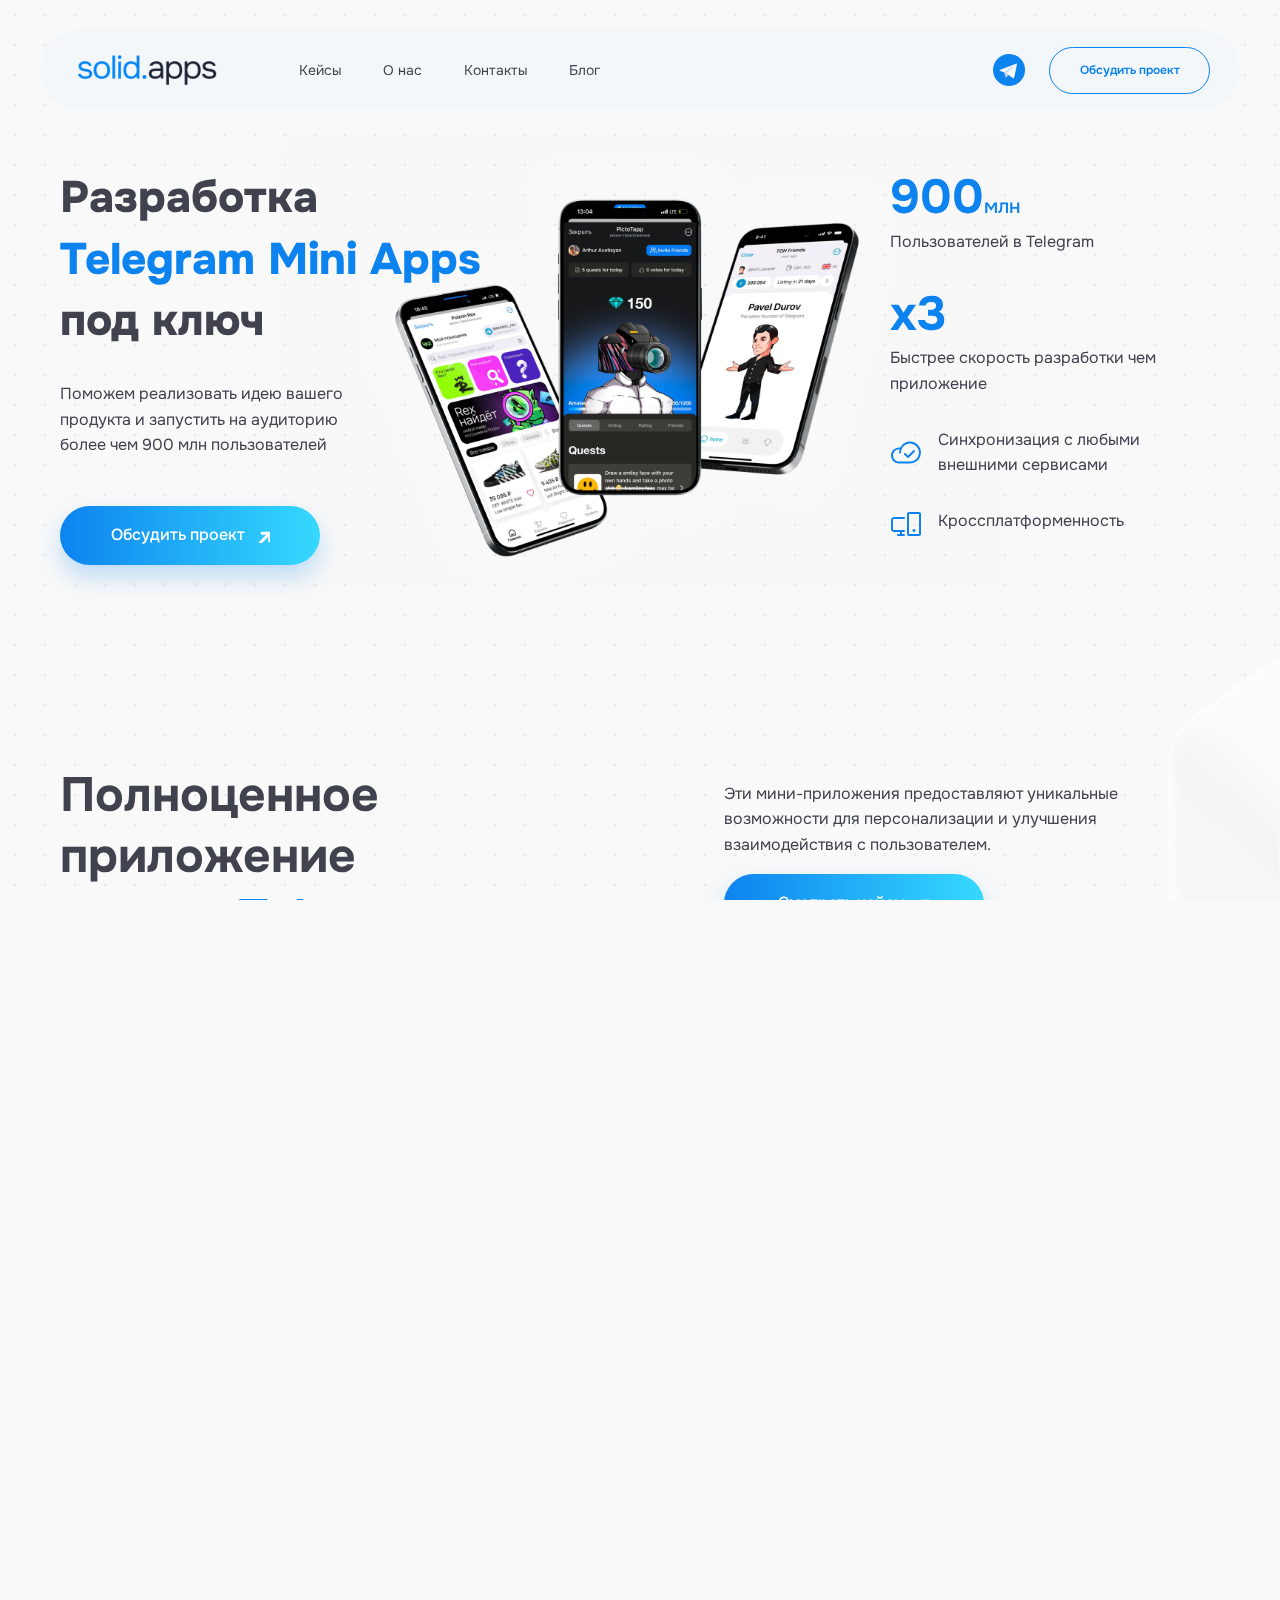
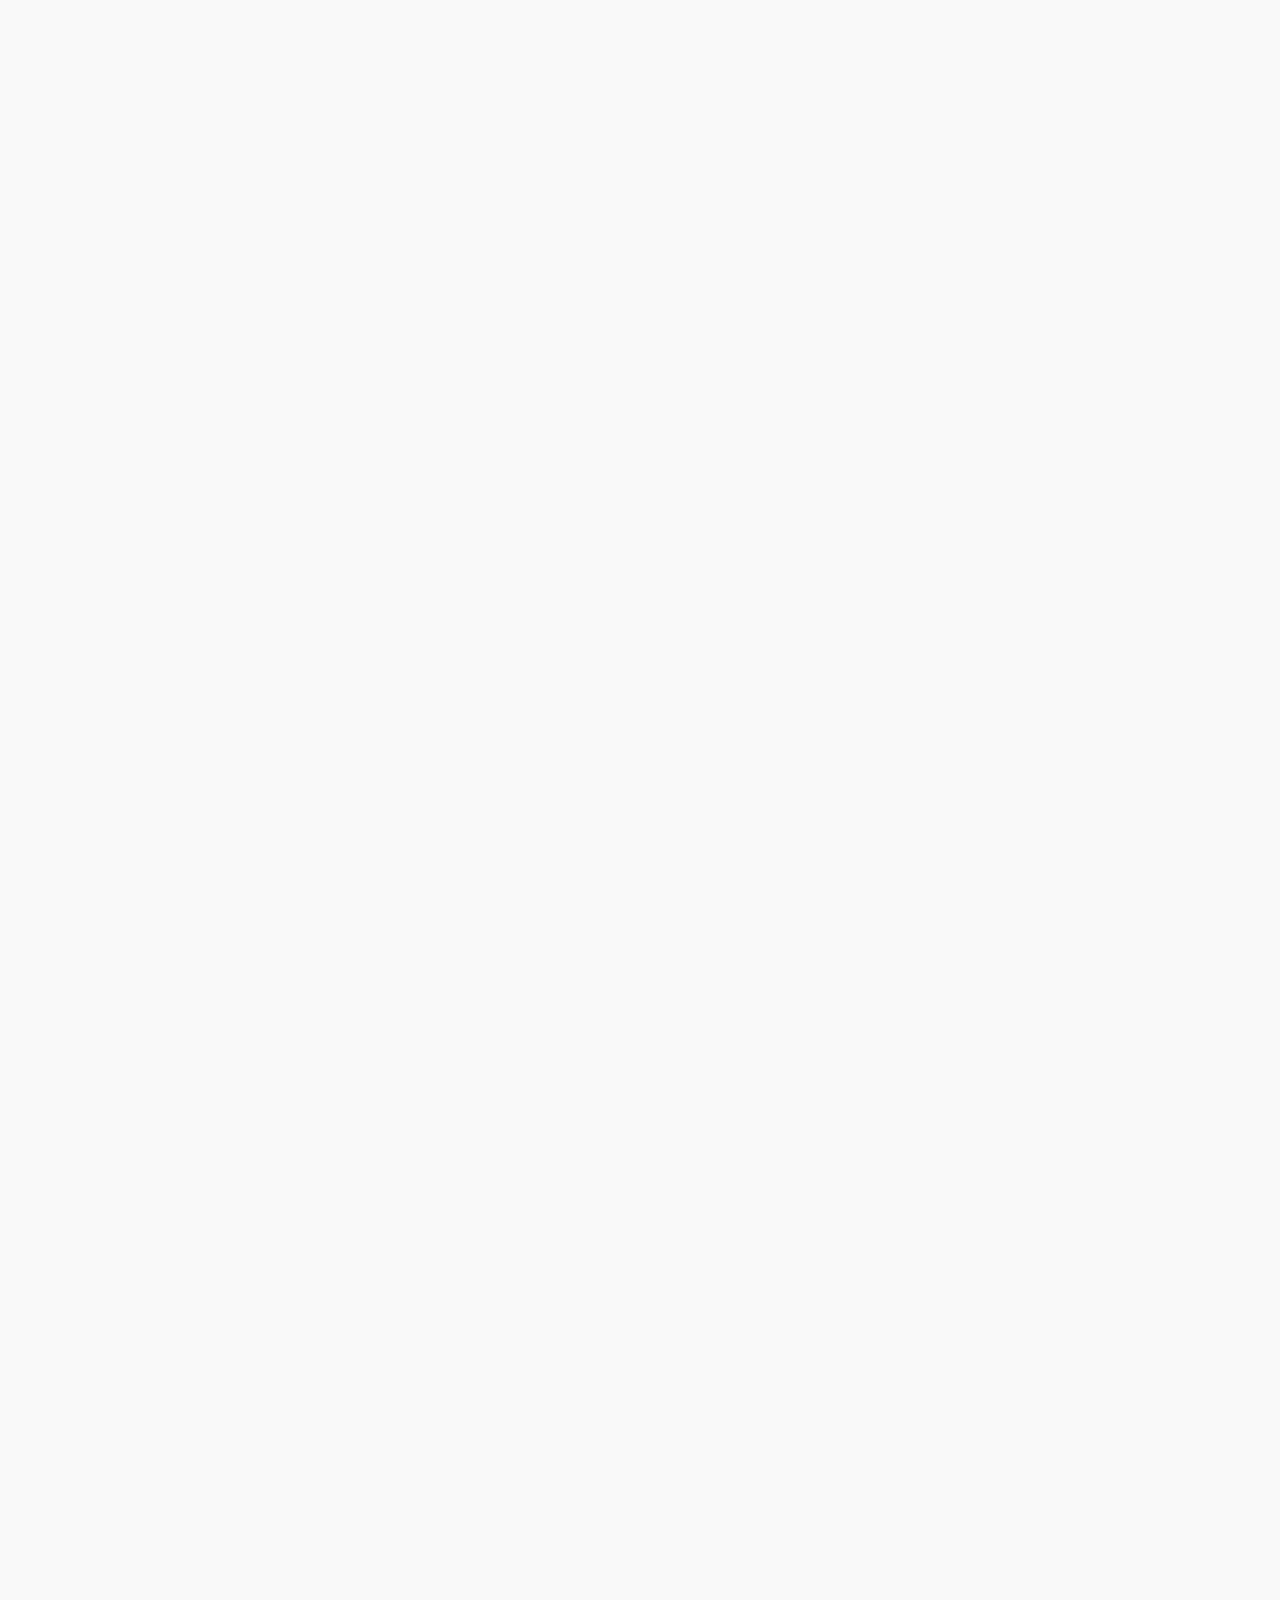
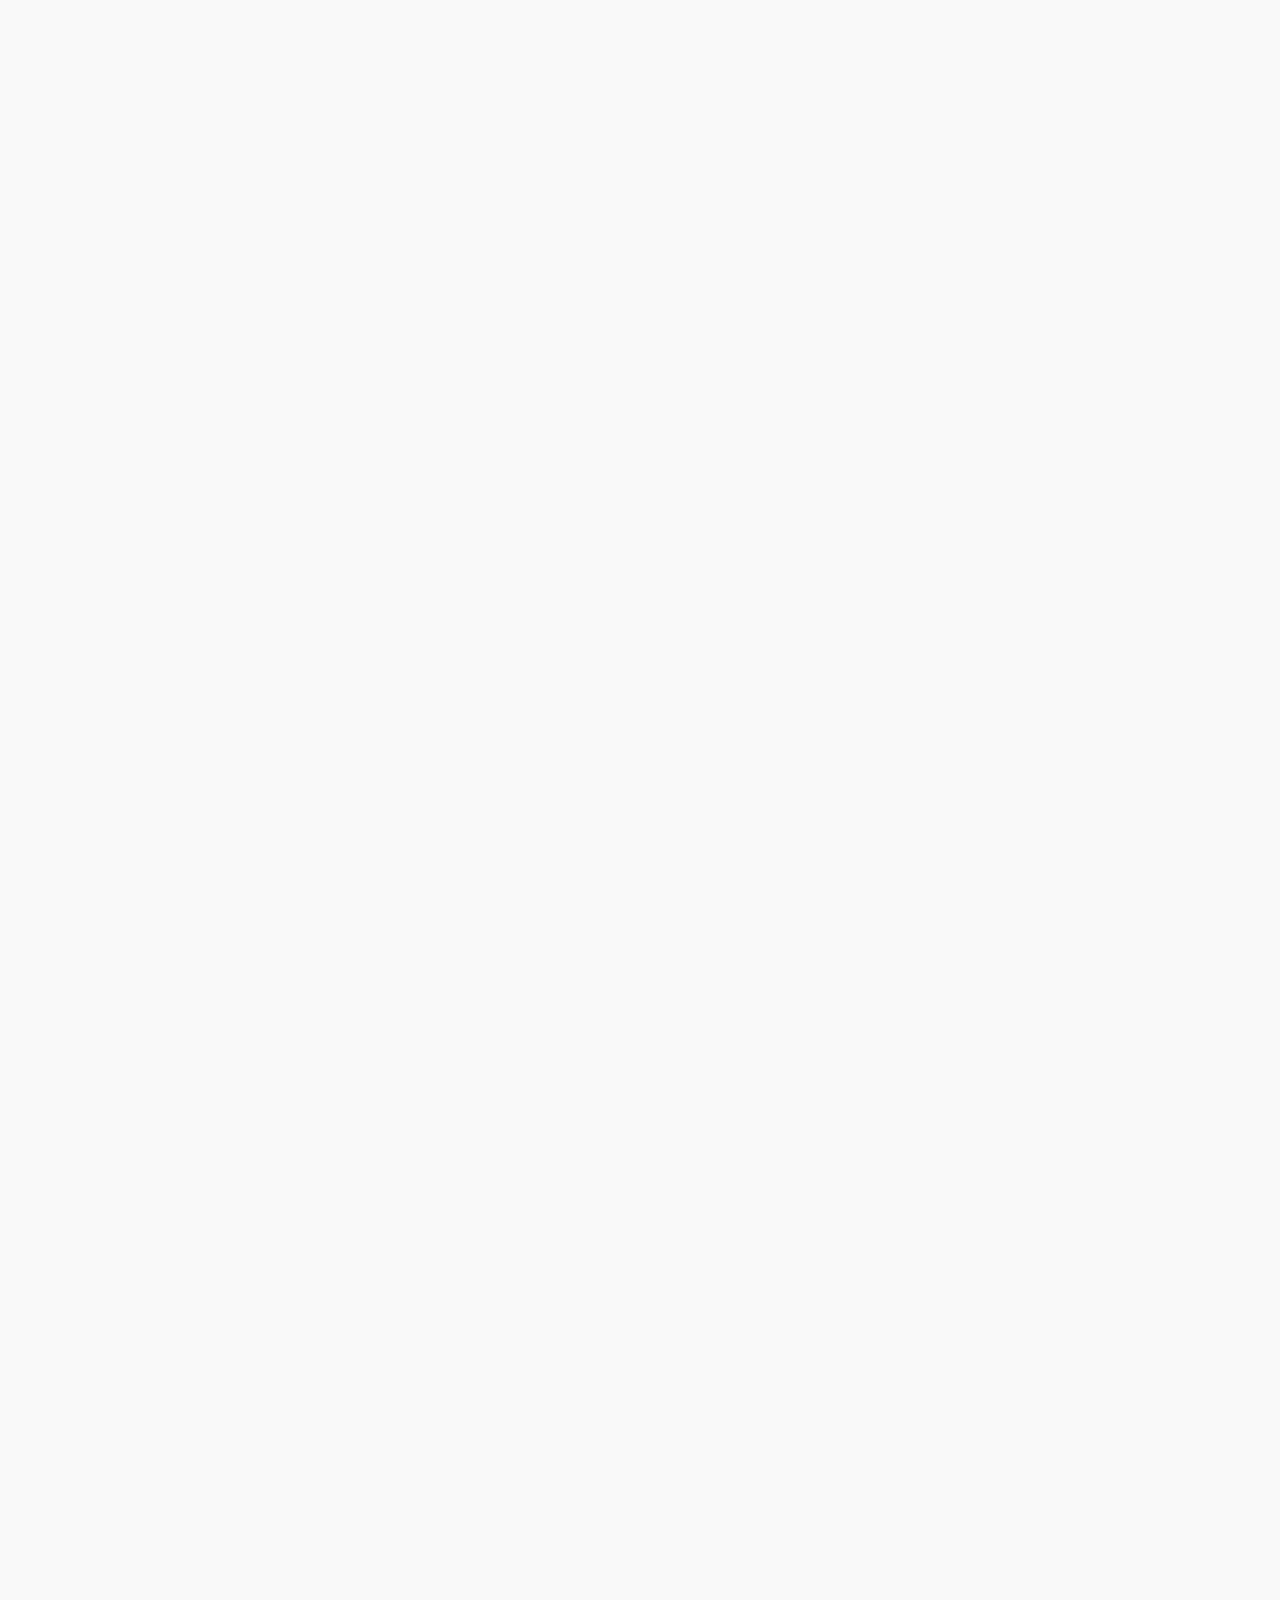
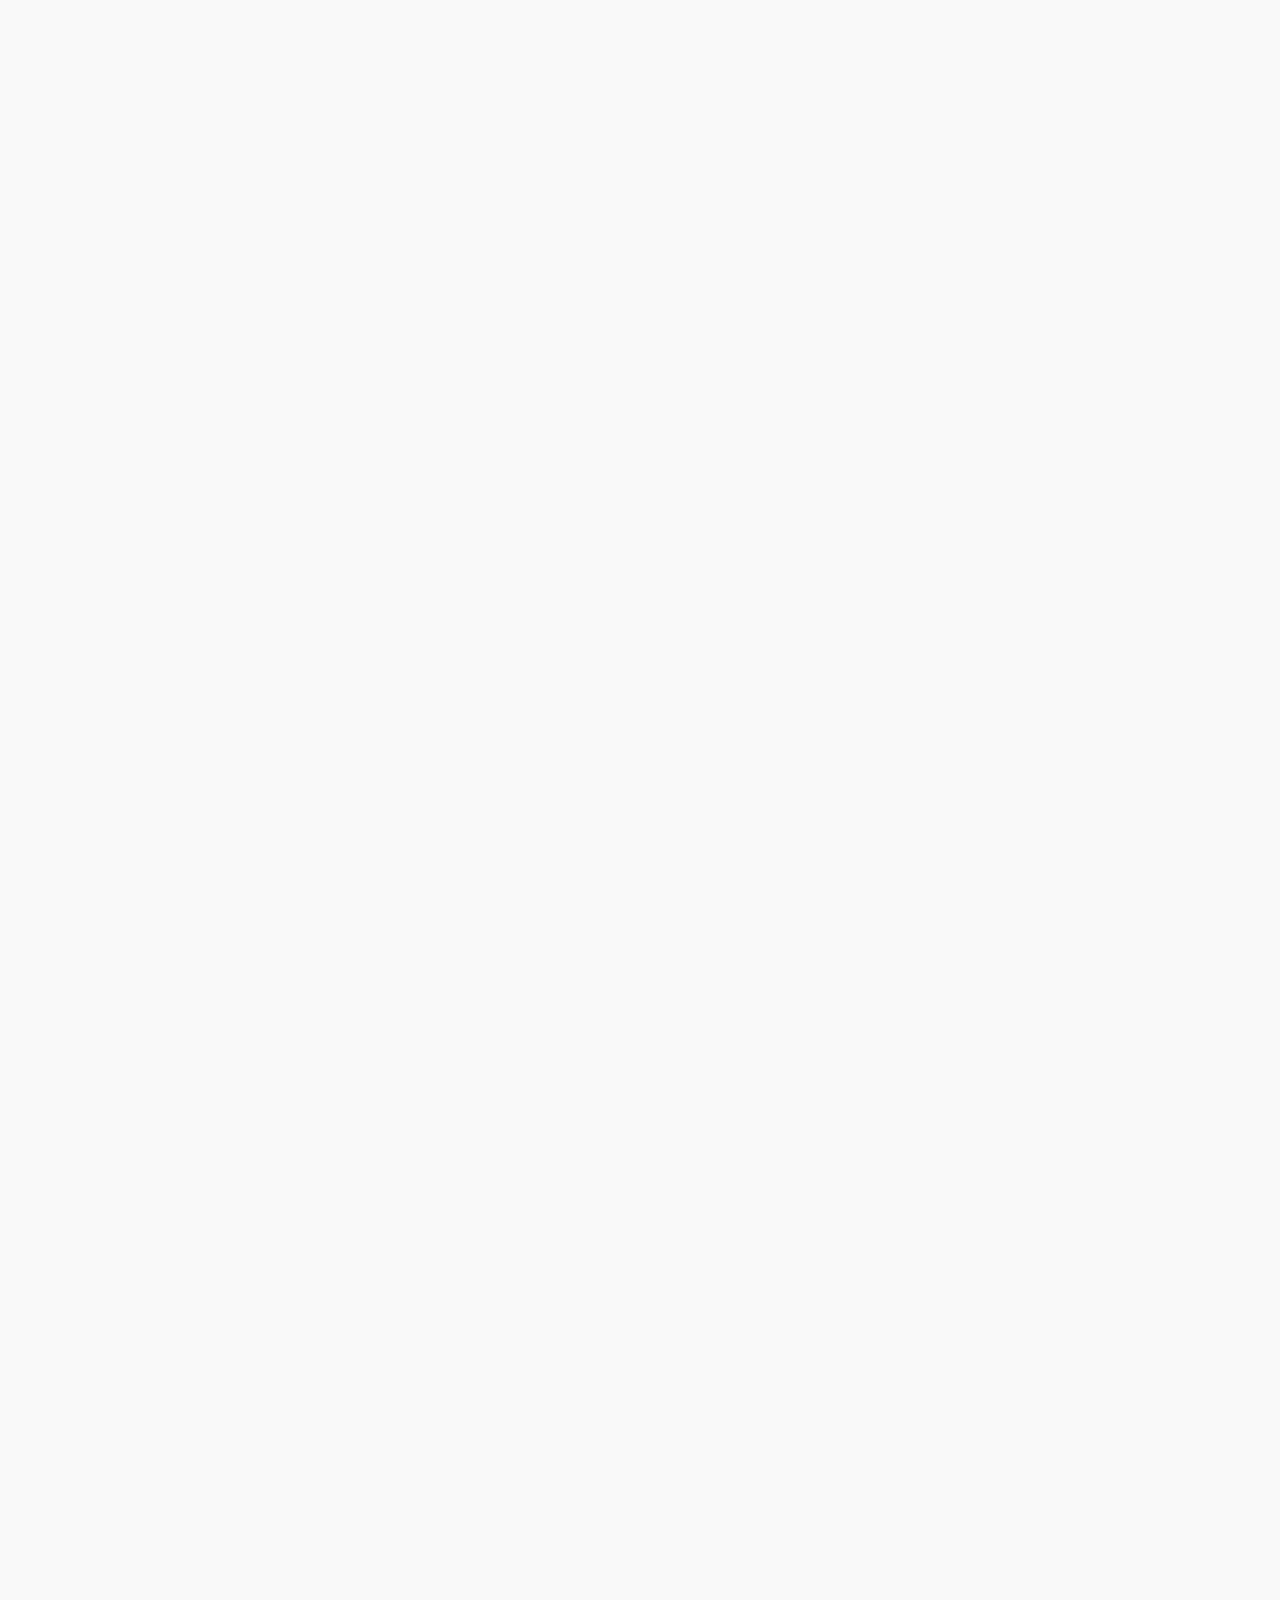
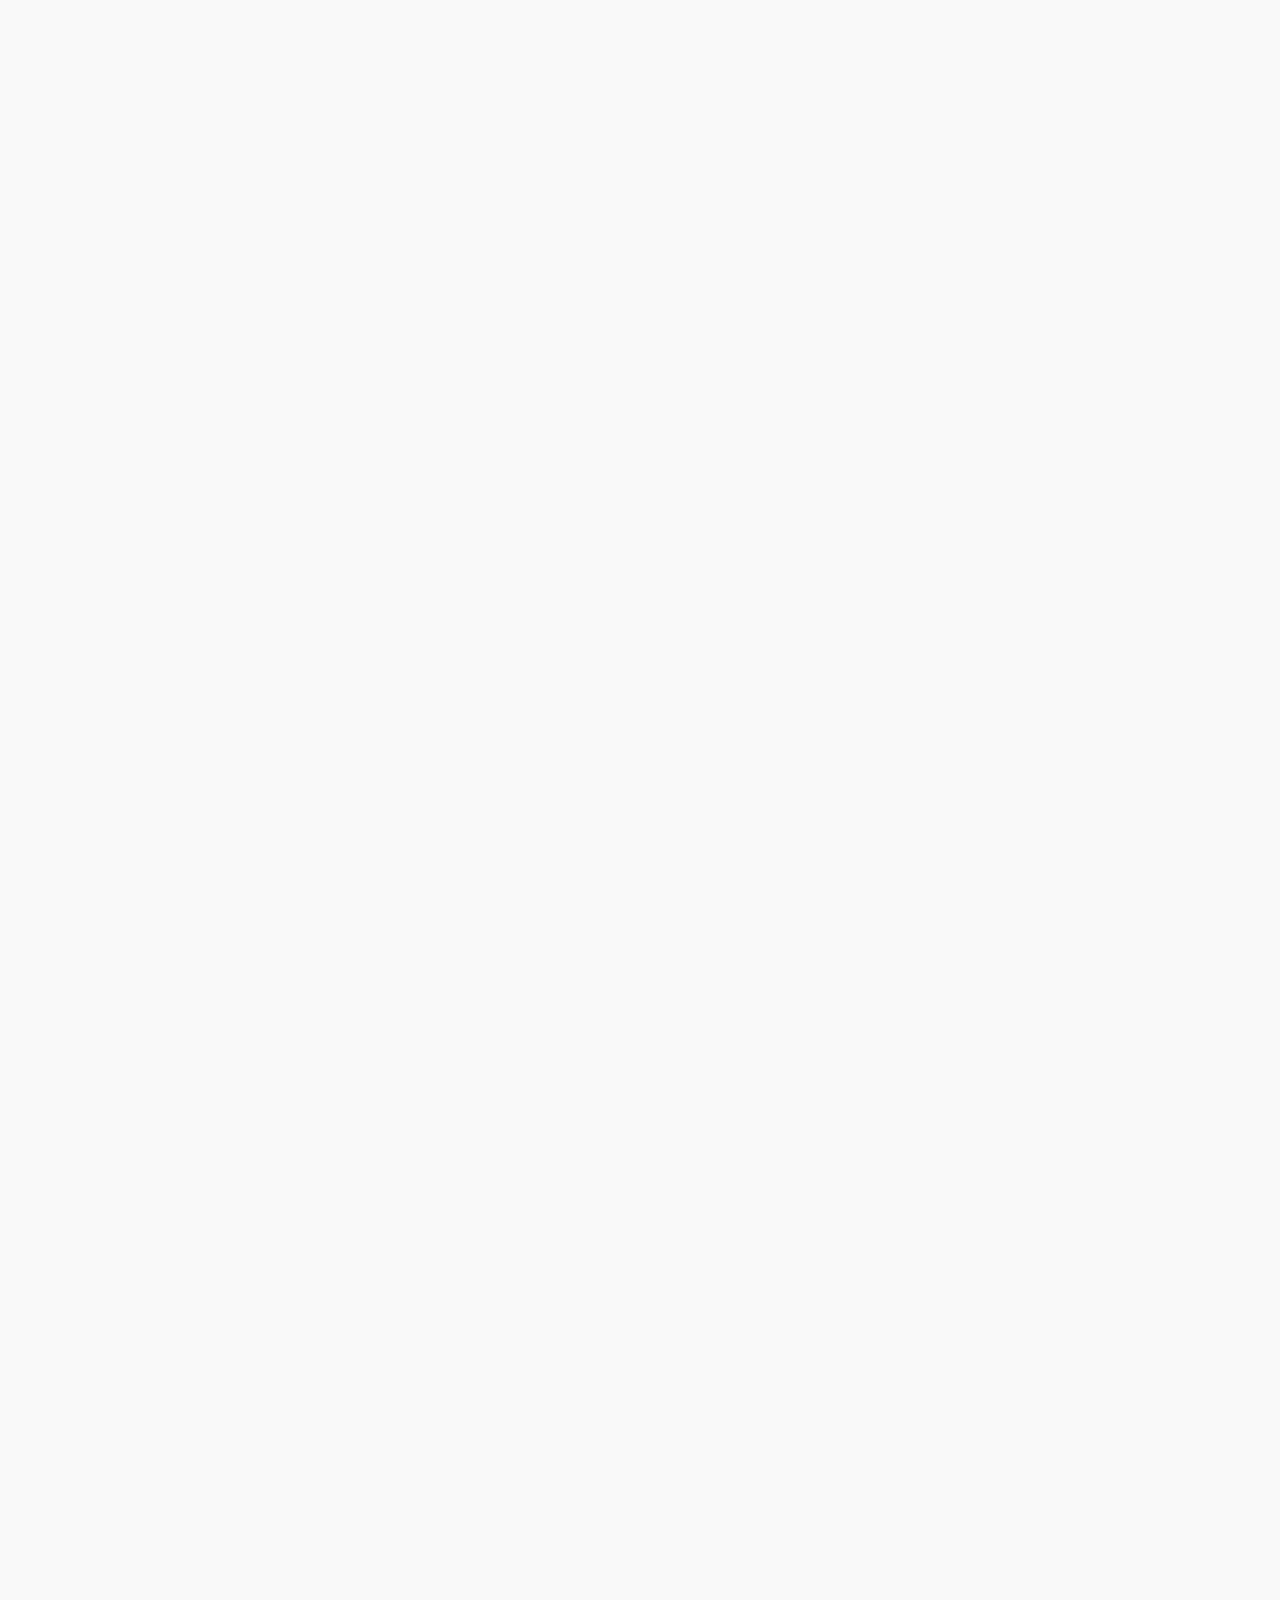
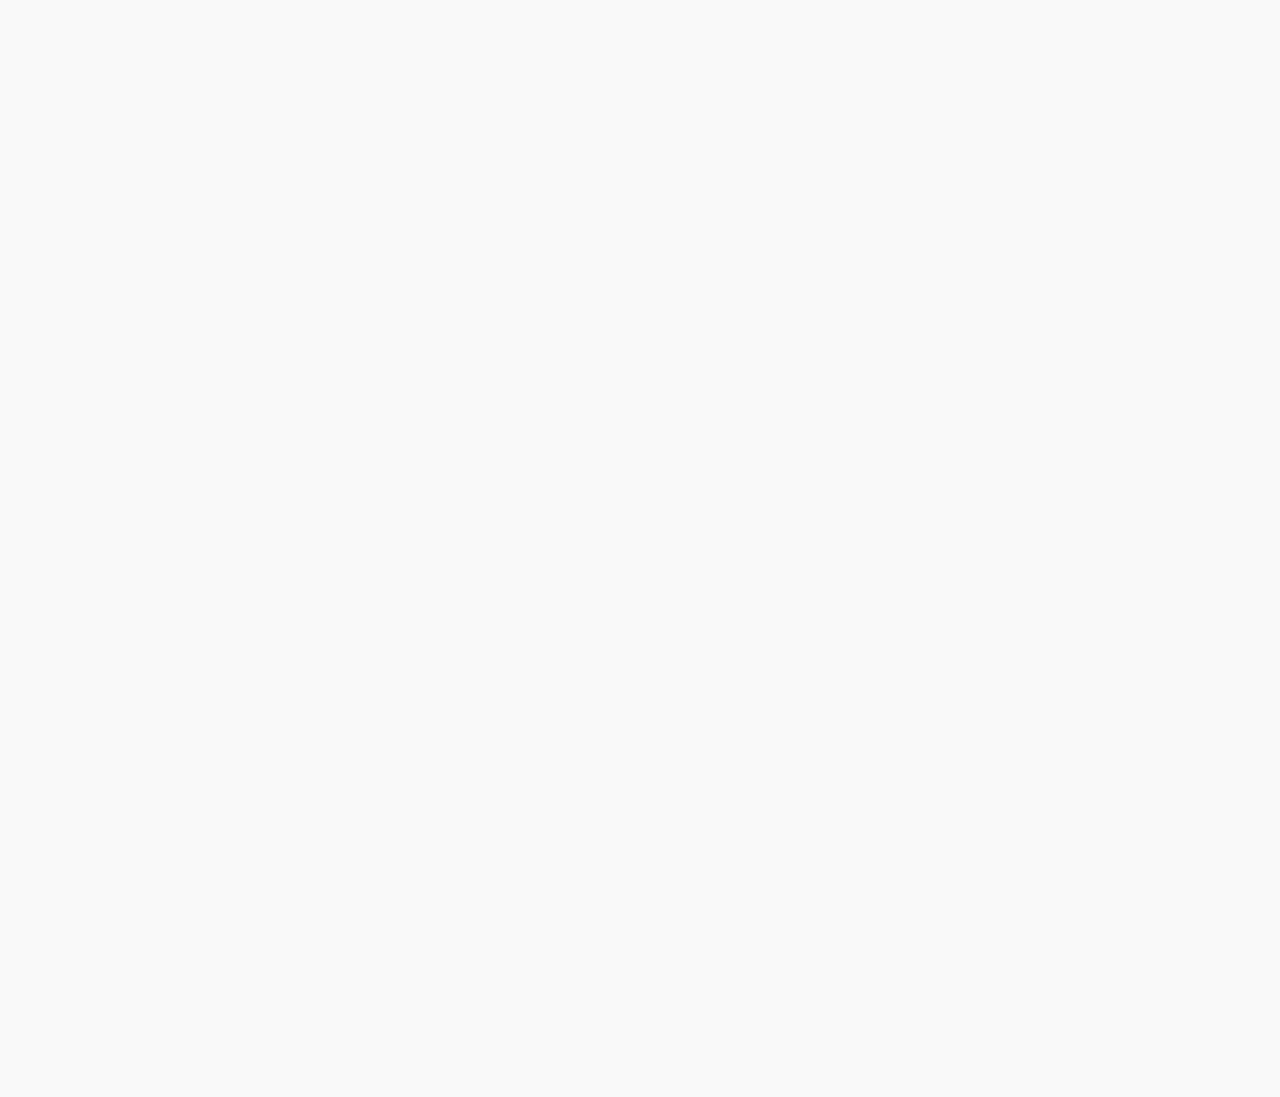
==== commit 9f4a408b: "Осталось 2 стр блог и пост" ====
--- a/index.html
+++ b/index.html
@@ -9,8 +9,8 @@
     <link rel="stylesheet" href="./assets/css/style.css">
     <link rel="stylesheet" href="./assets/css/media-style.css">
     <script src="./assets/js/main.js"></script>
-    <link rel="stylesheet" href="https://unpkg.com/swiper/swiper-bundle.min.css" />
-    <script src="https://unpkg.com/swiper/swiper-bundle.min.js"></script>
+    <link rel="stylesheet" href="./assets/css/swiper-bundle.min.css" />
+    <script src="./assets/js/swiper-bundle.min.js"></script>
     <title>Solid.Apps</title>
 </head>
 <div class="overlay"></div>
@@ -33,9 +33,10 @@
                     </nav>
                 </div>
                 <div class="header__actions">
-                    <div class="header__social">
-
-                    </div>
+                    <a class="header__socials-link" href="#">
+                        Наш канал про Mini Apps
+                        <img class="header__socials-item" src="./assets/img/Telegram.svg" alt="">
+                    </a>
                     <button class="header__button">Обсудить проект</button>
                 </div>
                 <div class="header__burger">
@@ -56,7 +57,7 @@
                         <h1 class="hero__title">Разработка <span>Telegram Mini Apps</span> под ключ</h1>
                         <p class="hero__subtitle">Поможем реализовать идею вашего продукта и запустить на аудиторию
                             более чем 900 млн пользователей</p>
-                        <button class="btn hero__btn">Обсудить проект</button>
+                        <button class="btn hero__btn open__popup">Обсудить проект</button>
                     </div>
                     <img class="hero__background-image" src="./assets/img/iPhone Mockup.png" alt="Background Image">
                     <div class="hero__column">
@@ -412,7 +413,7 @@
                 </div>
             </div>
         </section>
-      <!--         
+  
         <section class="testimonials">
             <div class="container">
                 <div class="testimonials__row">
@@ -533,7 +534,7 @@
             </div>
 
         </section>
-        -->
+     
 
         <section class="company-processes">
             <div class="container">
@@ -658,7 +659,7 @@
 
 
                 <div class="company-processes__button-container">
-                    <a href="https://vc.ru" class="button company-processes__button">Пперейти в блог</a>
+                    <a href="https://vc.ru" class="button company-processes__button">Перейти в блог</a>
                 </div>
             </div>
         </section>
@@ -791,7 +792,30 @@
             </div>
         </div>
     </footer>
-
+    <div class="popup">
+        <div class="popup__overlay"></div> <!-- Затемненный фон -->
+        <div class="popup__content">
+          <div class="popup__close" type="button" aria-label="Закрыть попап"></div>
+      
+          <h2 class="popup__title">Заявка на обратный звонок</h2>
+          <p class="popup__description">Оставьте ваши контактные данные и мы свяжемся с вами при первой возможности</p>
+      
+          <form class="popup__form">
+            <div class="popup__field">
+              <label for="name" class="popup__label">Ваше имя</label>
+              <input type="text" id="name-input" class="popup__input" required>
+            </div>
+      
+            <div class="popup__field">
+              <label for="phone" class="popup__label">Ваш телефон</label>
+              <input type="tel" id="phone" class="popup__input"  required>
+            </div>
+      
+            <button type="submit" class="popup__submit btn">Оставить заявку</button>
+          </form>
+        </div>
+      </div>
+      
 </body>
 
 </html>--- a/assets/css/style.css
+++ b/assets/css/style.css
@@ -1,5 +1,12 @@
 * {
     box-sizing: border-box;
+}
+
+html,
+body {
+    margin: 0;
+    padding: 0;
+    overflow-x: hidden;
 }
 
 body {
@@ -127,6 +134,19 @@
     text-align: center;
 }
 
+.header__actions {
+    display: flex;
+    gap: 10px;
+    align-items: center;
+    justify-content: space-between;
+    max-width: 217px;
+    width: 100%;
+}
+
+.header__socials-link {
+    font-size: 0px;
+}
+
 .header__container {
     max-width: 1200px;
     width: 100%;
@@ -165,22 +185,27 @@
     width: 22px;
     top: 8px;
 }
+
 /* Анимация при активации (когда бургер превращается в крестик) */
 .header__burger.active .header__burger-line--top {
     transform: rotate(-45deg);
-    top: 14px; /* Центрирование крестика */
+    top: 14px;
+    /* Центрирование крестика */
     width: 23px;
 }
 
 .header__burger.active .header__burger-line--middle {
-    opacity: 0; /* Исчезает средняя линия */
+    opacity: 0;
+    /* Исчезает средняя линия */
 }
 
 .header__burger.active .header__burger-line--bottom {
     transform: rotate(45deg);
-    top: 14px; /* Центрирование крестика */
+    top: 14px;
+    /* Центрирование крестика */
     width: 23px;
 }
+
 /* Средняя полоска */
 .header__burger-line--middle {
     width: 22px;
@@ -198,6 +223,7 @@
     flex-direction: row;
     justify-content: space-between;
     align-items: center;
+    gap: 10px;
 }
 
 .header__wrapper {
@@ -303,7 +329,7 @@
     max-width: 458px;
 }
 
-.hero__title{
+.hero__title {
     font-size: clamp(2rem, 1.143rem + 2.14vw, 2.75rem);
     font-weight: 800;
     line-height: 61.2px;
@@ -317,16 +343,19 @@
     margin-bottom: 48px;
     margin-top: 0px;
 }
-.telegram-app__title {    
+
+.telegram-app__title {
     max-width: 450px;
     margin: 0;
 }
+
 .hero__title>span,
 .telegram-app__title>span {
     color: #0D83EF;
 }
 
-.hero__stats {
+.hero__stats,
+.about-hero__stats {
     margin-bottom: 30px;
 }
 
@@ -338,10 +367,6 @@
     display: flex;
     flex-direction: column;
     gap: 30px;
-}
-
-.hero {
-    overflow: hidden;
 }
 
 .hero__advantages-desc-text {
@@ -353,7 +378,10 @@
 .ideas__btn,
 .works__actions-link,
 .stages__btn,
-.contact-form__submit {
+.contact-form__submit,
+.popup__submit,
+.single-post__button,
+.single-post__link {
     position: relative;
     display: flex;
     justify-content: center;
@@ -365,7 +393,9 @@
 .ideas__btn::after,
 .works__actions-link::after,
 .stages__btn::after,
-.contact-form__submit::after {
+.contact-form__submit::after,
+.popup__submit::after,
+.single-post__button::after {
     content: '';
     display: block;
     background-image: url(../img/ArrowUpRight.svg);
@@ -392,7 +422,7 @@
     margin-top: 42px;
 }
 
-.telegram-app__advantages-item {        
+.telegram-app__advantages-item {
     background-color: #ffff;
     padding: 30px;
     border-radius: 12px;
@@ -481,8 +511,8 @@
     z-index: -1;
 }
 
-.applications__title { 
-    
+.applications__title {
+
     text-align: center;
     margin-bottom: 40px;
     margin-top: 0px;
@@ -566,7 +596,7 @@
     max-width: 1360px;
     margin: 0 auto;
     border-radius: 36px;
-    
+
 }
 
 .ideas__actions {
@@ -611,7 +641,6 @@
 
 .ideas__wrap {
     position: relative;
-
 }
 
 .ideas__content {
@@ -624,7 +653,7 @@
 }
 
 .works__title {
-        text-align: center;
+    text-align: center;
     margin: 0px;
 
 }
@@ -708,7 +737,8 @@
 }
 
 .works__actions-btn::after,
-.company-processes__button::after {
+.company-processes__button::after,
+.single-post__link::after {
     content: '';
     display: block;
     background-image: url(../img/ArrowDown.svg);
@@ -763,7 +793,7 @@
     z-index: -1;
 }
 
-.stages__title {   
+.stages__title {
     margin: 0;
 }
 
@@ -858,7 +888,7 @@
 
 .contact-us__title {
     margin-top: 13px;
-    margin-bottom: 20px; 
+    margin-bottom: 20px;
 }
 
 .contact-us__content {
@@ -887,7 +917,7 @@
 }
 
 .why-us__title {
-    
+
     text-align: left;
     margin-bottom: 40px;
 
@@ -1004,12 +1034,13 @@
     margin-top: 0px;
     margin-bottom: 47px;
 
-  
+
     text-align: left;
 
 }
 
-.testimonials__slider-actions {
+.testimonials__slider-actions,
+.team__slider-actions {
     display: flex;
     gap: 15px;
     margin-top: 115px;
@@ -1017,19 +1048,20 @@
 
 .testimonials__avatars {
     display: flex;
-    justify-content: center;
+    justify-content: space-between;
     align-items: baseline;
     gap: 10px;
     margin-bottom: 20px;
-    overflow-y: scroll;
-    height: 65px;
+    flex-wrap: wrap;
 }
 
 .testimonials__avatar {
     max-width: 55px;
-    width: 100%;
+    width: 55px;
+    /* Устанавливаем постоянный размер для всех аватаров */
     height: 55px;
-   
+    position: relative;
+    /* Для использования box-shadow */
 }
 
 .testimonials__slider {
@@ -1042,14 +1074,13 @@
     border-radius: 50%;
     cursor: pointer;
     filter: grayscale(100%);
-    transition: width 0.3s ease, height 0.3s ease, border 0.3s ease;
+    transition: filter 0.3s ease, box-shadow 0.3s ease;
 }
 
 .testimonials__avatar.active img {
-    width: 55px;
-    height: 55px;
-    border: 4px solid #0D83EF;
     filter: none;
+    box-shadow: 0 0 0 4px #0D83EF;
+    /* Вместо border используем тень */
 }
 
 
@@ -1101,7 +1132,8 @@
 
 }
 
-.testimonials__arrow {
+.testimonials__arrow,
+.team__slider__arrow {
     display: flex;
     justify-content: center;
     align-items: center;
@@ -1115,7 +1147,8 @@
     transition: opacity 0.3s ease;
 }
 
-.testimonials__arrow::after {
+.testimonials__arrow::after,
+.team__slider__arrow::after {
     content: '';
     display: block;
     background-image: url(../img/Arrow.svg);
@@ -1124,12 +1157,20 @@
     height: 21px;
 }
 
-.testimonials__arrow--left::after {
+.testimonials__arrow--left::after,
+.team__slider__arrow--left::after {
     transform: rotate(180deg);
     /* Поворот на 180 градусов */
 }
 
-.testimonials__arrow.disabled {
+.testimonials__arrow.disabled,
+.team__slider__arrow__arrow.disabled {
+    filter: grayscale(100%);
+    border-color: #A1A1A1;
+}
+
+.team__slider__arrow--left[disabled],
+.team__slider__arrow--right[disabled] {
     filter: grayscale(100%);
     border-color: #A1A1A1;
 }
@@ -1145,7 +1186,7 @@
 }
 
 .company-processes__title {
-   
+
     text-align: left;
     margin: 0px;
 }
@@ -1271,7 +1312,7 @@
 }
 
 .faq__title {
-    
+
     text-align: left;
     margin-top: 0px;
     margin-bottom: 50px;
@@ -1338,7 +1379,7 @@
 }
 
 .contact-form__title {
-  
+
     text-align: left;
     margin-top: 0px;
     margin-bottom: 40px;
@@ -1441,8 +1482,17 @@
     height: 14px;
 }
 
-.contact-form__submit::after {
+.contact-form__submit::after,
+.single-post__button::after {
     transform: rotate(45deg);
+}
+
+.single-post__link::after {
+    transform: rotate(-130deg);
+}
+
+.single-post__link {
+    padding: 20PX 10PX;
 }
 
 .contact-form__flex {
@@ -1550,12 +1600,14 @@
     align-items: center;
 }
 
-.footer__text, .footer__link-page {
+.footer__text,
+.footer__link-page {
     font-size: 12px;
     font-weight: 400;
     line-height: 15.3px;
     color: #A1A1A1;
 }
+
 .footer__link-page {
     display: block;
     text-decoration: underline;
@@ -1564,10 +1616,794 @@
 .overlay {
     display: none;
 }
+
 .overlay.active {
     display: block;
     position: fixed;
     background-color: #40434EE5;
     width: 100%;
     height: 100%;
+    z-index: 2;
+}
+
+/* Основные стили для попапа */
+.popup {
+    display: none;
+    /* Попап изначально скрыт */
+    position: fixed;
+    top: 0;
+    left: 0;
+    width: 100%;
+    height: 100%;
+    justify-content: center;
+    align-items: center;
+    z-index: 1000;
+}
+
+.popup__content {
+    position: relative;
+    background-color: #fff;
+    padding: clamp(1.563rem, 0.652rem + 4.05vw, 3.688rem);
+    max-width: 560px;
+    width: 90%;
+    border-radius: 8px;
+    box-shadow: 0 4px 8px rgba(0, 0, 0, 0.1);
+    z-index: 1;
+    text-align: center;
+}
+
+.popup__close {
+    position: absolute;
+    top: 20px;
+    /* Позиция от верхнего края попапа */
+    right: 20px;
+    /* Позиция от правого края попапа */
+    width: 32px;
+    height: 32px;
+    cursor: pointer;
+}
+
+.popup__close::before,
+.popup__close::after {
+    content: '';
+    position: absolute;
+    top: 7px;
+    /* Позиция линии внутри кнопки */
+    left: 7px;
+    width: 20px;
+    height: 0;
+    border: 1px solid #40434E;
+    opacity: 1;
+}
+
+.popup__close::before {
+    transform: rotate(45deg);
+    /* Линия под углом 45° */
+}
+
+.popup__close::after {
+    transform: rotate(-45deg);
+    /* Линия под углом -45° */
+}
+
+/* Стили для заголовка и описания */
+.popup__title {
+    font-size: clamp(1.5rem, 1.286rem + 0.95vw, 2rem);
+}
+
+
+/* Стили для формы */
+.popup__form {
+    display: flex;
+    flex-direction: column;
+}
+
+.popup__field {
+    margin-bottom: 30px;
+    text-align: left;
+}
+
+.popup__label {
+    font-size: 14px;
+    margin-bottom: 5px;
+    display: flex;
+    color: #A1A1A1;
+    gap: 5px;
+}
+
+.popup__label::after {
+    content: '*';
+    display: block;
+    color: #0D83EF;
+    font-size: 16px;
+    font-weight: 400;
+}
+
+.popup__input {
+    width: 100%;
+    padding: 10px;
+    font-size: 14px;
+    border: none;
+    border-bottom: 1px solid #ddd;
+}
+
+
+.popup__submit:hover {
+    background-color: #0056b3;
+}
+
+/* Показываем попап, когда активен */
+.popup.active {
+    display: flex;
+}
+
+.popup__submit {
+    margin: 0 auto;
+}
+
+.breadcrumbs {
+    margin-top: 50px;
+}
+
+.breadcrumbs__list {
+    list-style: none;
+    display: flex;
+    gap: 8px;
+    padding: 0;
+    margin: 0;
+}
+
+.breadcrumbs__item {
+    display: flex;
+    align-items: center;
+}
+
+.breadcrumbs__link,
+.breadcrumbs__current {
+    font-size: 12px;
+    font-weight: 400;
+    line-height: 19.2px;
+    text-underline-position: from-font;
+    text-decoration-skip-ink: none;
+    color: rgba(64, 67, 78, 0.25);
+    text-decoration: none;
+    transition: color 0.3s;
+}
+
+.breadcrumbs__link:hover {
+    color: rgba(64, 67, 78, 1);
+}
+
+.breadcrumbs__item::after {
+    content: "/";
+    margin: 0 8px;
+    color: #ccc;
+}
+
+.breadcrumbs__item:last-child::after {
+    content: "";
+}
+
+.breadcrumbs__current {
+    color: rgba(64, 67, 78, 1);
+    pointer-events: none;
+}
+
+.page-title {
+    margin-bottom: 10px;
+}
+
+.about-hero__content {
+    display: grid;
+    grid-template-columns: 1fr 1fr;
+    position: relative;
+}
+
+.about-hero {
+    position: relative;
+}
+
+.about-hero__img {
+    position: absolute;
+    right: -66px;
+    top: -168px;
+    max-width: 760px;
+    z-index: -1;
+}
+
+.about-hero__backgrond {
+    height: 25vh;
+}
+
+.about-hero__backgrond-img {
+    background-size: cover;
+    width: 100%;
+    max-width: 1423px;
+    position: absolute;
+    left: 50%;
+    transform: translate(-50%, -50%);
+    top: 100px;
+}
+
+.about-hero__stat-item {
+    flex: 1;
+}
+
+.about-hero__stats {
+    display: flex;
+    justify-content: space-between;
+}
+
+.about-hero__stat-value>span,
+.results__value>span {
+    font-size: 48px;
+    font-weight: 700;
+    line-height: 61.2px;
+    color: #0D83EF;
+}
+
+.about-hero__stat-value,
+.results__value {
+    color: #0D83EF;
+    font-weight: 600;
+}
+
+.about-why-us__item {
+    background-color: #fff;
+}
+
+.about-why-us__item h3 {
+    color: #40434E;
+}
+
+.about-why-us__item p {
+    color: rgba(64, 67, 78, 0.75);
+}
+
+.about-why-us__icon::after {
+    content: '';
+    background-image: url(../img/CheckCircle.svg);
+    display: block;
+    width: 32px;
+    height: 32px;
+    background-repeat: no-repeat;
+    margin: 30px;
+}
+
+.about-why-us__link {
+    border-color: #0D83EF;
+    color: #0D83EF;
+}
+
+.about-why-us__link::before {
+    content: '';
+    display: block;
+    background-image: url(../img/TelegramLogo-blue.svg);
+    width: 18px;
+    height: 18px;
+
+}
+
+.our-values {
+    padding: 50px 0px;
+    position: relative;
+}
+
+.our-values__title {
+    margin-top: 0px;
+    margin-bottom: 0px;
+}
+
+.our-values-content {
+    display: flex;
+    gap: 20px;
+}
+
+.our-values__header {
+    flex: 1;
+    max-width: 260px;
+    position: relative;
+}
+
+.our-values__list {
+    flex: 3;
+}
+
+.our-values__list {
+    display: grid;
+    grid-template-columns: repeat(3, 1fr);
+    gap: 20px;
+    /* Расстояние между элементами */
+}
+
+.our-values__item {
+    text-align: center;
+}
+
+.our-values__item-title {
+    font-size: 18px;
+    font-weight: 700;
+    line-height: 25.2px;
+    margin-top: 30px;
+    margin-bottom: 10px;
+}
+
+.our-values__item-description {
+    font-size: 14px;
+    font-weight: 400;
+    line-height: 22.4px;
+    color: rgba(64, 67, 78, 0.75);
+    margin: 0px;
+}
+
+.our-values__description {
+    margin-top: 30px;
+    font-size: 14px;
+    font-weight: 400;
+    line-height: 22.4px;
+    color: #40434E;
+}
+
+.our-values__header::after {
+    content: '';
+    display: block;
+    background-image: url(../img/Cone.png);
+    width: 190px;
+    height: 195px;
+    background-repeat: no-repeat;
+    position: absolute;
+    z-index: -1;
+}
+
+.our-values::after {
+    content: '';
+    display: block;
+    background-image: url(../img/Cube1.png);
+    width: 300px;
+    height: 585px;
+    background-repeat: no-repeat;
+    position: absolute;
+    right: 0;
+    top: 0;
+    z-index: -1;
+}
+
+.team-member {
+    border-radius: 12px;
+    max-width: 260px;
+    overflow: hidden;
+}
+
+.team-member__photo {
+    width: 100%;
+    height: 100%;
+    object-fit: cover;
+    position: relative;
+    z-index: -1;
+    background: linear-gradient(0deg, #FFFFFF, #FFFFFF),
+        linear-gradient(180deg, rgba(64, 67, 78, 0) 36.81%, #40434E 100%);
+    background-blend-mode: overlay;
+}
+
+.team-member__name {
+    font-size: 18px;
+    font-weight: 700;
+    line-height: 25.2px;
+    color: #fff;
+    margin: 0;
+}
+
+.team-member__position {
+    font-size: 12px;
+    font-weight: 400;
+    line-height: 19.2px;
+    color: rgba(255, 255, 255, 0.75);
+    margin-bottom: 0px;
+    margin-top: 10px;
+}
+
+.team-member__telegram img {
+    width: 32px;
+    height: 32px;
+    position: absolute;
+    right: 20px;
+    top: 20px;
+}
+
+.team__slider {
+    /* margin-left: -50px;
+    margin-right: -50px; */
+    overflow: hidden;
+}
+
+.team-member__info {
+    position: absolute;
+    z-index: 0;
+    bottom: 27px;
+    left: 27px;
+}
+
+.team__header {
+    display: flex;
+    justify-content: space-between;
+    align-items: baseline;
+}
+
+.contact-info__wrap {
+    display: grid;
+    grid-template-columns: repeat(3, 1fr);
+    margin-top: 61px;
+}
+
+.contact-info__subtitle {
+    font-size: 20px;
+    font-weight: 600;
+    line-height: 25.5px;
+    margin-top: 0px;
+    margin-bottom: 21px;
+}
+
+.contact-info__map-container {
+    position: relative;
+    max-width: 1400px;
+    margin: 0 auto;
+}
+
+.contact-info__contact-form-wrap {
+    position: absolute;
+    bottom: 0px;
+    right: 120px;
+}
+
+.contact-info__icon--email::before,
+.contact-info__icon--phone::before,
+.contact-info__icon--location::before {
+    content: '';
+    width: 24px;
+    height: 24px;
+    display: block;
+}
+
+.contact-info__icon--email::before {
+    background-image: url(../img/Phone.svg);
+}
+
+.contact-info__icon--phone::before {
+    background-image: url(../img/tg.svg);
+}
+
+.contact-info__icon--location::before {
+    background-image: url(../img/MapPin.svg);
+}
+
+.contact-info__text {
+    display: flex;
+    gap: 12px;
+}
+
+.contact-info__text {
+    margin: 12px 0px;
+    color: #000;
+}
+
+.contact-info__link {
+    font-size: 18px;
+    font-weight: 400;
+    line-height: 22.95px;
+    color: #40434E;
+}
+
+.contact-info__wrap {
+    display: grid;
+    gap: 40px;
+    grid-template-columns: repeat(3, 1fr);
+    margin-top: 61px;
+    margin-bottom: 80px;
+}
+
+.contact-info__map-container>iframe {
+    border: none;
+}
+
+.single-post__hero-wrap {
+    position: relative;
+    display: grid;
+    grid-template-columns: 2fr 1fr;
+    margin-bottom: 200px;
+}
+
+.single-post__image {
+    max-width: 335px;
+    width: 100%;
+    position: absolute;
+    top: -160px;
+    right: 2%;
+    z-index: -1;
+}
+
+.single-post__description {
+    max-width: 460px;
+}
+
+.single-post__actions {
+    margin-top: 60px;
+    display: flex;
+    gap: 20px;
+}
+
+.single-post__image-wrapper::after {
+    content: '';
+    background-image: url(../img/Ellips.svg);
+    background-size: contain;
+    background-repeat: no-repeat;
+    width: 547px;
+    height: 547px;
+    position: absolute;
+    top: -184px;
+    right: -7%;
+    z-index: -1;
+}
+
+.project-goal__block {
+    position: relative;
+}
+
+.project-goal__title--icon::before {
+    top: 0px;
+    position: absolute;
+    content: '';
+    display: block;
+    width: 32px;
+    height: 32px;
+    background-repeat: no-repeat;
+    background-image: url(../img/Target.svg);
+}
+
+.project-goal__title--autor::before {
+    top: 0px;
+    position: absolute;
+    content: 'Заказчик';
+    display: block;
+    font-size: 14px;
+    font-weight: 700;
+    line-height: 17.85px;
+    letter-spacing: 0.06em;
+    color: #0D83EF;
+}
+
+.project-goal__wrapper {
+    display: grid;
+    grid-template-columns: 1fr 1fr;    
+    gap: 40px;
+}
+
+.project-goal__block {
+    max-width: 460px;
+}
+
+.project-goal__title {
+    font-size: clamp(2.125rem, 1.857rem + 1.19vw, 2.75rem);
+    line-height: clamp(2.709rem, 2.368rem + 1.52vw, 3.506rem);
+    margin-bottom: 20px;
+}
+
+.project-goal__block:nth-child(3) {
+    grid-column: 2;
+    /* Помещает блок во вторую колонку */
+    grid-row: 2;
+    /* Помещает блок во второй ряд */
+}
+
+.project-goal__image {
+    width: 100%;
+    margin-top: 60px;
+}
+
+
+.post-features__list {
+    display: grid;
+    grid-template-columns: 1fr 1fr 1fr;
+    gap: 10px;
+}
+
+.post-features__item-title {
+    font-size: 18px;
+    font-weight: 700;
+    line-height: 25.2px;
+    margin-bottom: 10px;
+    margin-top: 0px;
+}
+
+.post-features__item {
+    max-width: 360px;
+    position: relative;
+    padding-top: 40px;
+}
+
+.project-goal__wrapper {
+    position: relative;
+}
+
+.project-goal__wrapper::after {
+    content: '';
+    background-image: url(../img/Pyramid2.png);
+    position: absolute;
+    width: 230px;
+    height: 261px;
+    bottom: -15%;
+    left: 21%;
+    background-repeat: no-repeat;
+    z-index: -1;
+}
+
+.project-goal {
+    position: relative;
+}
+
+.project-goal::after {
+    content: '';
+    background-image: url(../img/Cone.png);
+    position: absolute;
+    width: 230px;
+    height: 261px;
+    bottom: 0%;
+    left: 21%;
+    background-repeat: no-repeat;
+    z-index: -1;
+}
+
+.post-features__item::after {
+    content: '';
+    background-image: url(../img/CheckCircle.svg);
+    position: absolute;
+    width: 30px;
+    height: 30px;
+    top: 0%;
+    left: 0;
+    background-repeat: no-repeat;
+    z-index: -1;
+}
+
+.project-slider__image {
+    max-width: 220px;
+    width: 100%;
+}
+
+.project-slider,
+.project-stages,
+.post-features,
+.results {
+    padding: 50px 0px;
+}
+
+.project-stages__title {
+    margin-top: 0px;
+}
+
+.project-stages__header {
+    display: flex;
+}
+
+.project-stages__header {
+    display: grid;
+    grid-template-columns: 1fr 1fr;
+    margin-bottom: 74px;
+}
+
+.project-stages__steps {
+    display: grid;
+    grid-template-columns: repeat(4, 1fr);
+}
+
+.project-stages__description {
+    line-height: 25.6px;
+}
+
+.project-stages__step-title {
+    font-weight: 800;
+    line-height: 16.8px;
+    letter-spacing: 0.05em;
+    text-transform: uppercase;
+    color: #fff;
+    padding: 10px 20px;
+    background-color: #0D83EF;
+    max-width: fit-content;
+    border-radius: 50px;
+    width: 110px;
+    height: 37px;
+}
+
+.project-stages__step-title::after {
+    content: '';
+    display: block;
+    background-image: url(../img/ArrowRight-blue.svg);
+    width: 24px;
+    height: 24px;
+    position: absolute;
+    right: 30%;
+    top: 7px;
+    background-repeat: no-repeat;
+}
+
+.project-stages__step,
+.results {
+    position: relative;
+}
+
+.project-stages__step-description {
+    font-size: 20px;
+    font-weight: 500;
+    line-height: 28px;
+    margin-top: 24px;
+    max-width: 262px;
+}
+
+.project-stages__title,
+.project-stages {
+    position: relative;
+}
+
+.project-stages__title::after {
+    content: '';
+    width: 260px;
+    height: 260px;
+    background-repeat: no-repeat;
+    background-image: url(../img/Cone.png);
+    position: absolute;
+    top: -40px;
+    right: 0;
+    display: block;
+    z-index: -1;
+}
+
+.project-stages::after {
+    content: '';
+    width: 288px;
+    height: 615px;
+    background-repeat: no-repeat;
+    background-image: url(../img/Cube1.png);
+    position: absolute;
+    top: -40px;
+    right: 0;
+    display: block;
+    z-index: -1;
+}
+
+.results__row {
+    display: grid;
+    grid-template-columns: 1fr 1.1fr;
+}
+
+.results__backround {
+    position: relative;
+}
+
+.results__backround::after {
+    content: '';
+    background-image: url(../img/Ellips.svg);
+    background-size: contain;
+    background-repeat: no-repeat;
+    width: 547px;
+    height: 547px;
+    position: absolute;
+    top: 0;
+    left: -24%;
+    z-index: -1;
+}
+
+.results__img {
+    max-width: 260px;
+    width: 100%;
+}
+
+.results__list {
+    display: grid;
+    grid-template-columns: 1fr 1fr;
+    margin-bottom: 60px;
+    gap: 20px;
+}
+
+.results__value {
+
+    margin: 0px;
 }--- a/assets/css/media-style.css
+++ b/assets/css/media-style.css
@@ -1,14 +1,426 @@
 @media screen and (max-width: 768px) {
 
-    .header__actions {
+
+
+    
+}
+
+@media screen and (max-width: 1400px) {
+    .contact-form__image {
+        max-width: 676px;
+        right: 0px;
+    }
+    .contact-info__contact-form-wrap {
+        position: absolute;
+        bottom: 0;
+        left: 50%;
+        transform: translateX(-50%);       
+    }
+}
+
+@media screen and (max-width: 1200px) {
+    .hero__title {
+        font-size: clamp(2.625rem, 2.211rem + 1.03vw, 3rem);
+        font-weight: 800;
+        line-height: clamp(3.344rem, 2.792rem + 1.38vw, 3.844rem);
+
+
+    }
+
+    .hero__stats-item {
+        font-size: clamp(2.375rem, 1.685rem + 1.72vw, 3rem);
+    }
+
+    .hero__column:first-child {
+        max-width: 420px;
+    }
+
+    .hero__background-image {
+        top: 60%;
+        left: 50%;
+        max-width: clamp(34.375rem, 18.168rem + 40.52vw, 49.063rem);
+        height: auto;
+        z-index: -1;
+    }
+
+    .hero__column {
+        max-width: clamp(12.5rem, 3.534rem + 22.41vw, 20.625rem);
+    }
+
+    .works__item {
+        max-width: max-content;
+
+        padding-left: clamp(0.938rem, -11.438rem + 18vw, 2.063rem);
+        padding-right: clamp(0rem, -27.5rem + 40vw, 2.5rem);
+
+    }
+
+    .why-us__list {
+        gap: 20px;
+    }
+
+    .contact-form__image {
+        background-size: contain;
+        position: relative;
+        top: 3%;
+        width: 100%;
+    }
+
+    .contact-form__label[for="file"] {
+        font-size: 12px;
+    }
+}
+
+@media screen and (max-width: 1024px) {
+    .project-stages__step:last-child .project-stages__step-title::after {
         display: none;
-    }
-
+    }   
+    .project-stages__step-title::after { 
+        top: 45px;
+        left: 50%;
+        transform: translate(-50%);
+        transform: translate(-50%) rotate(90deg);
+    }
+    .project-stages__step-title{
+        position: relative;
+
+    }
+    .project-stages__step {
+        position: relative;
+        display: grid;
+        grid-template-columns: 1fr 5fr;
+        align-items: baseline;
+        gap: 20px;
+    }
+    .project-stages__steps {        
+        grid-template-columns: 1fr;
+    }
+    .project-stages__header {
+        grid-template-columns: 1fr;
+        margin-bottom: 40px;        
+    }
+    .project-slider,
+.project-stages,
+.post-features,
+.results {
+    padding: 40px 0px;
+}
+    .post-features__list {        
+        grid-template-columns: 1fr 1fr;       
+    }
+    .single-post__title {
+        text-align: center;
+    }
+    .single-post__description {
+        max-width: 520px;
+        text-align: center;
+    }
+    .single-post__image-wrapper::after {
+        content: ""; /* Убедись, что псевдоэлемент отображается */
+        width: 547px;
+        height: 547px;
+        position: absolute;
+        top: 50%;
+        left: 50%;
+        transform: translate(-50%, -50%); /* Сдвигаем элемент на его половину ширины и высоты */
+    }
+    .single-post__image {
+position: relative;
+top: 0;
+    }
+    .single-post__hero-wrap {   
+        grid-template-columns: 1fr;
+        margin-bottom: 70px;
+    }
+    .single-post__image-wrapper {
+        position: relative;
+        display: flex;
+        margin: 0 auto;
+    }
+    .single-post__intro {
+        margin-left: auto;
+        margin-right: auto;
+        margin-bottom: 60px;
+    }
+    .our-values__header {
+        position: static;
+    }
+    .our-values__header::after {
+        right: 0px;
+        bottom: 0px;
+    }
+    .our-values::after {
+        width: 160px;
+        height: 500px;
+        top: -111px;
+    }
+    .our-values__description {
+        margin-top: 20px;        
+    }
+    .our-values__header {        
+        max-width: 460px;
+        
+    }
+    .our-values-content {       
+        flex-direction: column;
+        gap: 0px;
+    }
+    .about-hero__backgrond-img {
+        top: 60px;
+    }
+    .about-hero__backgrond {
+        height: 20vh;
+    }
+    .about-hero__img {
+        right: -159px;
+        top: -123px;
+    }
+    .about-hero__backgrond-img {        
+        width: 105%; 
+    }
+    .works__image {
+        height: 250px;
+        margin-top: 0px;
+        margin-bottom: 0px;
+    }
+
+    .works__description {
+        margin-bottom: 15px;
+        font-size: 14px;
+        text-align: center;
+    }
+
+    .works__item {
+        align-items: center;
+        flex-direction: column;
+        padding-right: 20px;
+    }
+
+    .works__item-content {
+        padding: 16px 0px;
+        align-items: center;
+    }
+
+    .telegram-app__advantage-list {
+
+        grid-template-columns: 1fr 1fr;
+
+        margin-top: 42px;
+    }
+
+    .hero__row {
+        flex-direction: column;
+        gap: 34px;
+    }
+
+    .hero__background-image {
+        top: 25%;
+        left: 75%;
+
+    }
+
+    .hero__column:not(:first-child) {
+        max-width: max-content;
+        display: grid;
+        grid-template-columns: 1fr 1fr;
+    }
+
+    .advantages__list {
+        grid-template-columns: 1fr 1fr;
+    }
+
+    .ideas__img {
+        width: 386px;
+        right: -7%;
+    }
+
+    .ideas {
+        overflow: hidden;
+    }
+
+    .why-us__item--large {
+        grid-column: 1 / span 2;
+        /* Растягиваем элемент на две колонки */
+        grid-row: 3;
+        /* Размещаем элемент на последней строке */
+    }
+
+    .why-us__list {
+        gap: 20px;
+        grid-template-columns: 1fr 1fr;
+    }
+
+    .why-us__item {
+        max-width: none;
+    }
+
+    .why-us__item--large>.why-us__item-content {
+        padding-left: 90px;
+    }
+
+    .company-processes__cards {
+        gap: 20px;
+    }
+
+    .company-processes__card-tags {
+        margin-top: 10px;
+        margin-left: 10px;
+    }
+
+    .contact-form__image {
+        align-self: self-end;
+    }
+
+    .contact-form__flex {
+        grid-template-columns: 1.4fr 1fr;
+    }
+    .footer__row {        
+        grid-template-columns: 1fr 1fr;
+        grid-template-rows: 1fr 1fr;        
+    }
+    .footer__nav {
+        grid-row: 2 / 3;
+    }
+    .footer__actions {
+        flex-direction: column;
+        align-items: end;
+    }
+    .footer__actions-btn {
+        max-width: 224px;
+    }
+    .contact-info__wrap {
+        grid-template-columns: repeat(2, 1fr);
+        gap: 40px;
+    }
+    .contact-info__contact-form-wrap {
+        position: relative;
+        margin-top: -50px;
+    }
+}
+
+@media screen and (max-width: 850px) {
+    .about-hero__backgrond {
+        height: 12vh;
+    }
+    .contact-form__flex {
+        grid-template-columns: 1.8fr 1fr;
+    }
+
+    .company-processes__card {
+        gap: 10px;
+    }
+
+    .company-processes__card-title {
+        font-size: 16px;
+        line-height: 19.2px;
+    }
+
+    .company-processes__card-description {
+        font-size: 12px;
+        line-height: 19.2px;
+        margin-top: 10px;
+    }
+
+    .ideas__img {
+        width: 274px;
+        right: -7%;
+    }
+
+    .applications__list {
+        grid-template-columns: 1fr 1fr;
+    }
+
+    .testimonials__row {
+        grid-template-columns: 1fr;
+        gap: 45px;
+    }
+
+    .testimonials__slider {
+        position: unset;
+    }
+
+    .testimonials__slider-actions {
+        position: absolute;
+        bottom: 0px;
+    }
+
+    .testimonials {
+        text-align: center;
+        padding-top: 50px;
+        padding-bottom: 70px;
+        position: relative;
+    }
+
+    .testimonials__avatar img {
+        width: 65px;
+        height: 65px;
+    }
+
+    .testimonials__avatar.active img {
+        width: 85px;
+        height: 85px;
+
+    }
+    
+}
+
+@media screen and (max-width: 768px) {
+    .project-stages__title::after {
+        top: auto;
+        right: 0;
+        bottom: 0px;
+    }
+    .project-stages__title {
+        position: static;
+    }
+    .team-member__name {
+        font-size: 14px;
+        font-weight: 600;       
+    }
+    .team-member__position {
+        margin-top: 0px;
+    }
+    .our-values__list {        
+        grid-template-columns: 1fr 1fr;        
+    }
+    .about-hero__stat-desc {
+        margin: 0;
+        font-size: 16px;
+    }
+    .about-hero__desc > p {
+        max-width: 352px;
+    }
+    .about-hero__stat-desc {        
+        max-width: 204px;
+    }
+    .about-hero__content {        
+        grid-template-columns: 1fr;        
+    }
+    .about-hero__img {
+        right: -159px;
+        top: -80px;
+    }
+    .about-hero__backgrond {
+        height: 9vh;
+    }
+    .about-hero__backgrond-img {
+        width: 100%;
+    }
+    .about-hero__img {
+        max-width: 670px;
+    }
+    .about-hero__backgrond-img {
+        top: 40px;
+    }
     .header__burger {
         display: block;
         z-index: 2;
     }
-
+    .header__burger.active {
+        position: fixed;
+        right: 20px;
+        top: 40px;
+    }
     .header__container {
         margin: 20px auto;
     }
@@ -30,7 +442,8 @@
     }
 
     .header__nav.active {
-        width: 300px;
+        max-width: none;
+        width: 330px;
         z-index: 2;
     }
 
@@ -43,16 +456,35 @@
     }
     .header__link {
         font-size: 20px;
-        
+        font-weight: 600;
     }
     .header__menu.active {
         display: flex;
         align-items: flex-start;
         padding-left: 40px;
-        gap: 20px;
+        gap: 25px;
         justify-content: flex-start;
     }
-
+.header__button {
+    display: none;
+}
+.header__actions {    
+    width: 100%;
+    margin-right: 0;
+    flex-direction: column;
+    align-items: end;
+}
+.header__actions--mobile {
+    max-width: none;
+    margin-top: 55px;
+}
+.project-stages::after {   
+    width: 137px;
+    height: 490px;
+}
+.header__actions--mobile .header__socials-item {
+    display: none;
+}
     /* Стили для логотипа и кнопки в мобильном меню */
     .header__nav .header__logo,
     .header__nav .header__button {
@@ -62,246 +494,34 @@
     .hero__row {
         margin-top: clamp(3.75rem, 1.438rem + 11.56vw, 6.063rem);
     }
-}
-
-@media screen and (max-width: 1400px) {
-    .contact-form__image {
-        max-width: 676px;
-        right: 0px;
-    }
-}
-
-@media screen and (max-width: 1200px) {
-    .hero__title {
-        font-size: clamp(2.625rem, 2.211rem + 1.03vw, 3rem);
-        font-weight: 800;
-        line-height: clamp(3.344rem, 2.792rem + 1.38vw, 3.844rem);
-
-
-    }
-
-    .hero__stats-item {
-        font-size: clamp(2.375rem, 1.685rem + 1.72vw, 3rem);
-    }
-
-    .hero__column:first-child {
-        max-width: 420px;
-    }
-
-    .hero__background-image {
-        top: 60%;
-        left: 50%;
-        max-width: clamp(34.375rem, 18.168rem + 40.52vw, 49.063rem);
-        height: auto;
-        z-index: -1;
-    }
-
-    .hero__column {
-        max-width: clamp(12.5rem, 3.534rem + 22.41vw, 20.625rem);
-    }
-
-    .works__item {
-        max-width: max-content;
-
-        padding-left: clamp(0.938rem, -11.438rem + 18vw, 2.063rem);
-        padding-right: clamp(0rem, -27.5rem + 40vw, 2.5rem);
-
-    }
-
-    .why-us__list {
-        gap: 20px;
-    }
-
-    .contact-form__image {
-        background-size: contain;
-        position: relative;
-        top: 3%;
-        width: 100%;
-    }
-
-    .contact-form__label[for="file"] {
+
+    .header__actions--mobile .header__socials-link,.header__actions--mobile .header__button {
+        display: flex;
+        justify-content: center;
+        gap: 10px;
+        padding: 18px;
         font-size: 12px;
-    }
-}
-
-@media screen and (max-width: 1024px) {
-    .works__image {
-        height: 250px;
-        margin-top: 0px;
-        margin-bottom: 0px;
-    }
-
-    .works__description {
-        margin-bottom: 15px;
-        font-size: 14px;
-        text-align: center;
-    }
-
-    .works__item {
-        align-items: center;
-        flex-direction: column;
-        padding-right: 20px;
-    }
-
-    .works__item-content {
-        padding: 16px 0px;
-        align-items: center;
-    }
-
-    .telegram-app__advantage-list {
-
-        grid-template-columns: 1fr 1fr;
-
-        margin-top: 42px;
-    }
-
-    .hero__row {
-        flex-direction: column;
-        gap: 34px;
-    }
-
-    .hero__background-image {
-        top: 25%;
-        left: 75%;
-
-    }
-
-    .hero__column:not(:first-child) {
-        max-width: max-content;
-        display: grid;
-        grid-template-columns: 1fr 1fr;
-    }
-
-    .advantages__list {
-        grid-template-columns: 1fr 1fr;
-    }
-
-    .ideas__img {
-        width: 386px;
-        right: -7%;
-    }
-
-    .ideas {
-        overflow: hidden;
-    }
-
-    .why-us__item--large {
-        grid-column: 1 / span 2;
-        /* Растягиваем элемент на две колонки */
-        grid-row: 3;
-        /* Размещаем элемент на последней строке */
-    }
-
-    .why-us__list {
-        gap: 20px;
-        grid-template-columns: 1fr 1fr;
-    }
-
-    .why-us__item {
-        max-width: none;
-    }
-
-    .why-us__item--large>.why-us__item-content {
-        padding-left: 90px;
-    }
-
-    .company-processes__cards {
-        gap: 20px;
-    }
-
-    .company-processes__card-tags {
-        margin-top: 10px;
-        margin-left: 10px;
-    }
-
-    .contact-form__image {
-        align-self: self-end;
-    }
-
-    .contact-form__flex {
-        grid-template-columns: 1.4fr 1fr;
-    }
-    .footer__row {        
-        grid-template-columns: 1fr 1fr;
-        grid-template-rows: 1fr 1fr;        
-    }
-    .footer__nav {
-        grid-row: 2 / 3;
-    }
-    .footer__actions {
-        flex-direction: column;
-        align-items: end;
-    }
-    .footer__actions-btn {
-        max-width: 224px;
-    }
-}
-
-@media screen and (max-width: 850px) {
-    .contact-form__flex {
-        grid-template-columns: 1.8fr 1fr;
-    }
-
-    .company-processes__card {
-        gap: 10px;
-    }
-
-    .company-processes__card-title {
-        font-size: 16px;
+        font-weight: 600;
         line-height: 19.2px;
-    }
-
-    .company-processes__card-description {
-        font-size: 12px;
-        line-height: 19.2px;
-        margin-top: 10px;
-    }
-
-    .ideas__img {
-        width: 274px;
-        right: -7%;
-    }
-
-    .applications__list {
-        grid-template-columns: 1fr 1fr;
-    }
-
-    .testimonials__row {
-        grid-template-columns: 1fr;
-        gap: 45px;
-    }
-
-    .testimonials__slider {
-        position: unset;
-    }
-
-    .testimonials__slider-actions {
-        position: absolute;
-        bottom: 0px;
-    }
-
-    .testimonials {
-        text-align: center;
-        padding-top: 50px;
-        padding-bottom: 70px;
-        position: relative;
-    }
-
-    .testimonials__avatar img {
-        width: 65px;
-        height: 65px;
-    }
-
-    .testimonials__avatar.active img {
-        width: 85px;
-        height: 85px;
-
-    }
-    
-}
-
-@media screen and (max-width: 768px) {
-
+        text-underline-position: from-font;
+        text-decoration-skip-ink: none;
+        border: 1px solid #0073e6;
+        color: #0D83EF;
+        border-radius: 100px;
+        width: 245px;
+    }
+    .header__actions--mobile .header__button {
+        display: block;
+        background-color: #0D83EF;
+        color: #fff;
+    }
+    .header__actions--mobile .header__socials-link::before {
+        content: '';
+        display: block;
+        background-image: url(../img/TelegramLogo-blue.svg);
+        width: 18px;
+        height: 18px;
+    }
     .company-processes__cards {
         grid-template-columns: 1fr 1fr;
         margin-top: 20px;
@@ -503,23 +723,100 @@
     .contact-form-wrap {
         max-width: none;
     }
+    .testimonials__avatar {
+        max-width: 85px;
+        width: 100%;
+        height: 85px;
+        position: relative;
+    }
+    .testimonials__avatars {
+        justify-content: start;
+        }
+        .team-member {            
+            max-width: 220px;           
+        }
 }
 
 
 @media screen and (max-width: 639px) {
+    .post-features__list {
+        grid-template-columns: 1fr;
+    }
+    .single-post__actions {
+        flex-direction: column;
+        align-items: center;
+    }
+    .single-post__actions {
+        margin-top: 30px;   
+    }
+    .results__list {     
+        margin-bottom: 30px;        
+    }
+    .results__actions {
+        text-align: center;
+    }
+    .results__desc {
+        margin: 5px 0;
+    }
+    .results__backround {
+        display: flex;
+        margin: 0 auto;
+    }  
+    .results__backround::after {        
+        left: 50%;
+        transform: translate(-50%);
+        transform: translate(-50%) rotate(90deg);
+        z-index: -1;
+    }
+    .results__row {      
+        grid-template-columns: 1fr;
+    }
+    .our-values__header {
+        max-width: 460px;
+        text-align: center;
+    }
+    .our-values {
+        padding: 20px 0px;       
+    }
+    .our-values__list {
+        grid-template-columns: 1fr;
+    }
+    .about-hero__stats {
+        display: flex;
+        flex-direction: column;
+    }
+    .about-hero__img {
+        max-width: 539px;
+        position: relative;
+        margin: 0 auto;
+        top: auto;
+        right: auto;
+        left: -30px;
+    }
+    
+    .about-hero__content {
+        display: block;
+    }
+    
+    .about-hero__backgrond {
+        height: 43px;
+    }
+    .about-hero__backgrond-img {
+        top: 20px;
+    }
     h2 {
         font-size: clamp(1.75rem, 1.125rem + 3.13vw, 2.375rem);
         line-height: clamp(2.231rem, 1.431rem + 4vw, 3.031rem);
     }
-
+    .page-title {
+        margin-top: 10px;
+    }
     .hero__background-image {
-        top: auto;
-        left: auto;
-        transform: translate(-26%, -17%);
-        z-index: -1;
-        min-width: 720px;
+        width: 140vw;
+        min-width: unset;
+        transform: translate(-72%, 0%) scale(1.5);
+        margin-bottom: 0;
         position: relative;
-        margin-bottom: -150px;
     }
 
     .hero__column:not(:first-child) {
@@ -538,8 +835,7 @@
         position: relative;
         display: flex;
         justify-content: center;
-        align-items: center;
-        max-width: none;
+        align-items: center;       
     }
 
     .telegram-app__advantage-list {
@@ -561,7 +857,10 @@
         padding: 20px 10px;
         font-size: 14px;
     }
-
+    .ideas__wrap {
+        display: flex;
+        justify-content: center;
+    }
     .ideas__backgound {
         padding-top: 40px;
         padding-bottom: 40px;
@@ -687,10 +986,19 @@
     .footer__actions {
         align-items: start;
     }
-
+    .contact-info__wrap {
+        grid-template-columns: 1fr;       
+    }
 }
 
 @media screen and (max-width: 540px) {
+        .project-goal__wrapper {        
+        grid-template-columns: 1fr;    
+    }
+    .project-goal__block:nth-child(3) {
+        grid-column: 1;
+        grid-row: 3;
+    }
     .advantages__list {
         grid-template-columns: 1fr;
     }
@@ -768,4 +1076,28 @@
     .footer__info {
         flex-direction: column;
     }
+    .hero__btn {
+        max-width: none;
+    }
+    .applications__item {
+        max-width: none;
+
+    }
+    .applications__item-image {       
+        width: max-content;
+        left: auto;
+        bottom: 0px;
+        right: 0px;
+        
+    }
+    .results__button {
+        max-width: none;
+    }
+}
+
+@media screen and (max-width: 460px)  {
+    .single-post__button, .single-post__link {
+        width: 100%;
+        max-width: none;
+    }
 }